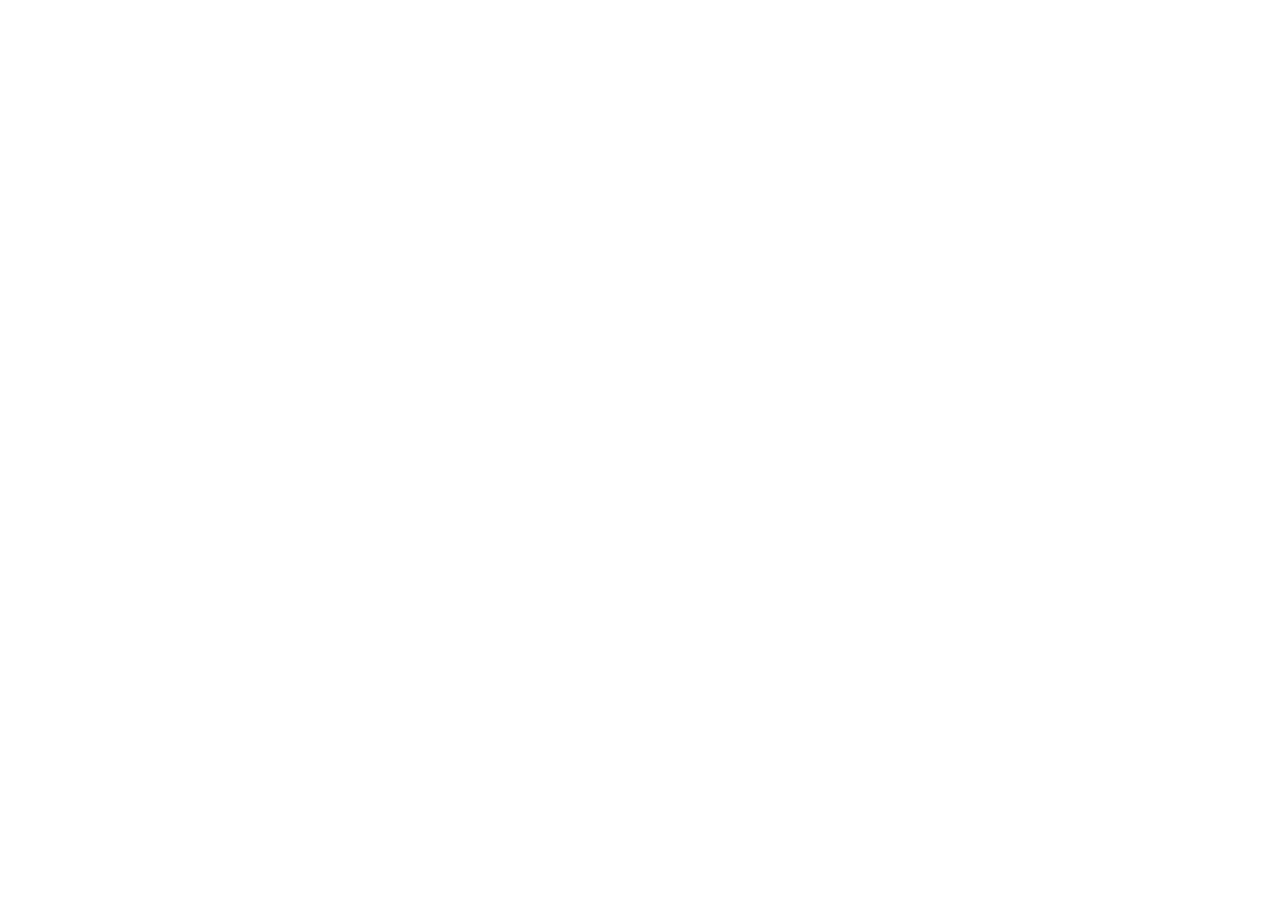
==== index.html @ 07f52396 "iseng" ====
<html>
	<head>
		<!-- this is my head -->
		<script src="http://crypto-js.googlecode.com/svn/tags/3.1.2/build/components/core-min.js"></script>
		<script src="http://crypto-js.googlecode.com/svn/tags/3.1.2/build/components/enc-base64-min.js"></script>
		<script>
			var words  = CryptoJS.enc.Base64.parse('VGhpcyBwYWdlIGdvbm5hIGJlIHVwZGF0ZWQgc29vbg==');
    		var base64 = CryptoJS.enc.Base64.stringify(words);
			console.log(base64);
			
		</script>
	</head>
	<body>
		<!-- I found no body -->
	</body>
</html>
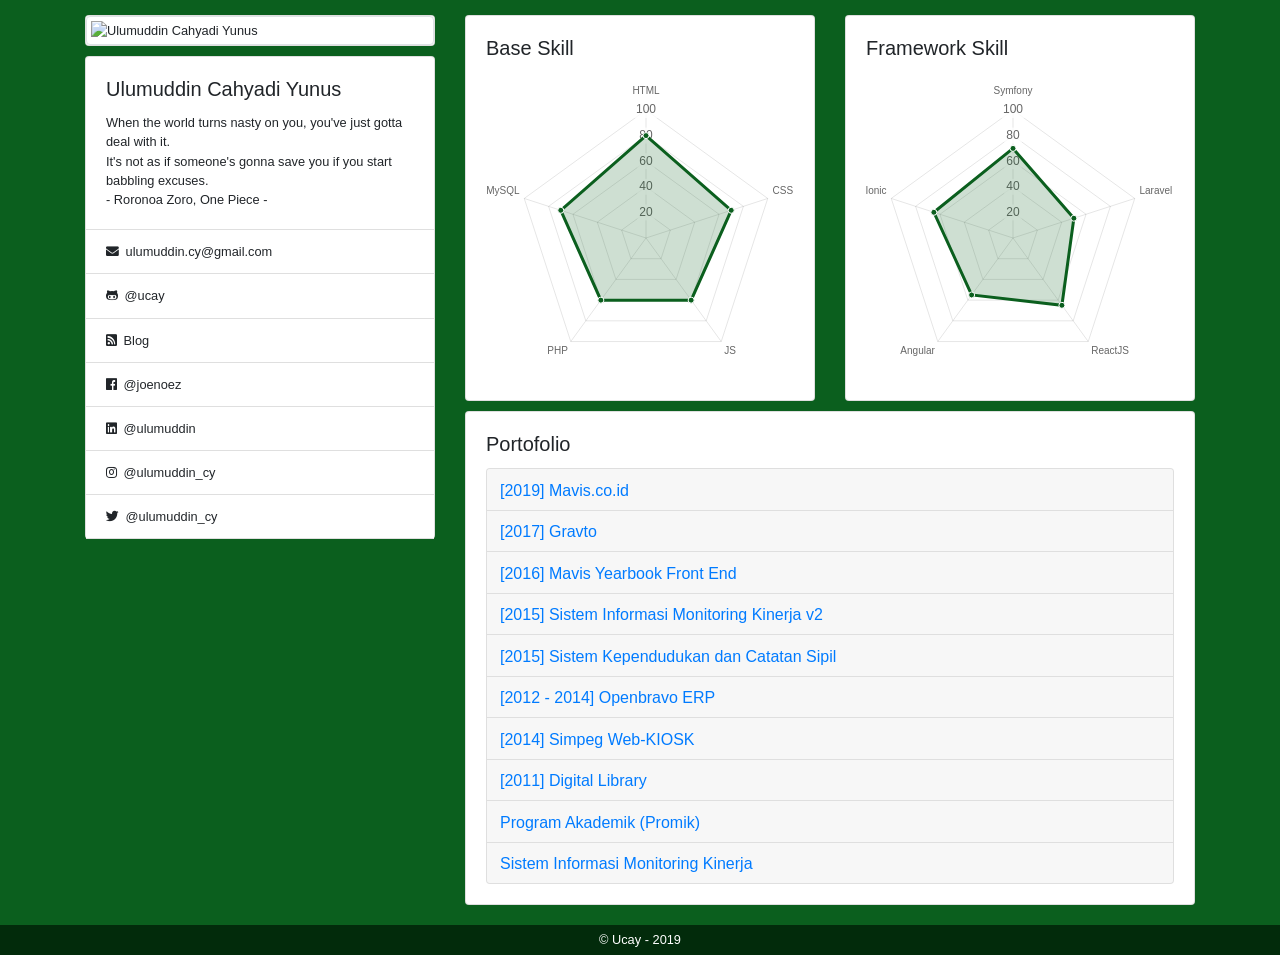
==== commit bfb56bea: "update remake" ====
--- a/index.html
+++ b/index.html
@@ -1,16 +1,144 @@
-<html>
-	<head>
-		<!-- this is my head -->
-		<script src="http://crypto-js.googlecode.com/svn/tags/3.1.2/build/components/core-min.js"></script>
-		<script src="http://crypto-js.googlecode.com/svn/tags/3.1.2/build/components/enc-base64-min.js"></script>
-		<script>
-			var words  = CryptoJS.enc.Base64.parse('VGhpcyBwYWdlIGdvbm5hIGJlIHVwZGF0ZWQgc29vbg==');
-    		var base64 = CryptoJS.enc.Base64.stringify(words);
-			console.log(base64);
-			
-		</script>
-	</head>
-	<body>
-		<!-- I found no body -->
-	</body>
+<!DOCTYPE html>
+<html class="no-js" lang="en">
+
+<head>
+    <title>Ulumuddin Cahyadi Yunus | Web Developer</title>
+    <meta http-equiv="x-ua-compatible" content="ie=edge">
+    <meta name="viewport" content="width=device-width, initial-scale=1.0" />
+
+    <link rel="shortcut icon" href="/assets/images/favicon.ico" type="image/x-icon">
+    <link rel="icon" href="/assets/images/favicon.ico" type="image/x-icon">
+
+    <link rel="stylesheet" href="https://fonts.googleapis.com/css?family=Raleway:400,800">
+    <link rel="stylesheet" href="/assets/css/bootstrap.min.css">
+    <link rel="stylesheet" href="/assets/css/all.min.css">
+    <link rel="stylesheet" href="/assets/css/Chart.min.css">
+    <link rel="stylesheet" href="/assets/css/style.css">
+
+    <meta name="description" content="Ulumuddin Cahyadi Yunus | Web Developer | PHP | Symfony Framework | ulumuddin.cy@gmail.com" />
+    <meta name="robots" content="index, nofollow" />
+    <meta name="og:title" content="Ulumuddin Cahyadi Yunus | Web Developer" />
+    <meta name="og:description" content="Ulumuddin Cahyadi Yunus | Web Developer | PHP | Symfony Framework | ulumuddin.cy@gmail.com" />
+    <meta name="og:image" content="https://ucay.github.io/assets/images/profile/ucay_1.jpg" />
+    <meta name="og:type" content="website" />
+    <meta name="og:url" content="https://ucay.github.io" />
+    <meta name="twitter:title" content="Ulumuddin Cahyadi Yunus | Web Developer" />
+    <meta name="twitter:description" content="Ulumuddin Cahyadi Yunus | Web Developer | PHP | Symfony Framework | ulumuddin.cy@gmail.com" />
+    <meta name="twitter:image" content="https://ucay.github.io/assets/images/profile/ucay_1.jpg" />
+    <meta name="twitter:card" content="summary" />
+    <script async src="https://pagead2.googlesyndication.com/pagead/js/adsbygoogle.js"></script>
+    <script>
+        (adsbygoogle = window.adsbygoogle || []).push({
+            google_ad_client: "ca-pub-2742398477233765",
+            enable_page_level_ads: true
+        });
+    </script>
+</head>
+
+<body>
+    <div class="container">
+        <div class="row row-fluid">
+            <div class="col-md-4 col-sm-12">
+                <div class="row row-fluid">
+                    <div class="col-md-12 col-sm-4" id="profile-photo-section">
+                        <div class="card">
+                            <img class="card-img-top img-fluid img-thumbnail rounded" id="profile-photo" src="/assets/ucay_4.jpg" alt="Ulumuddin Cahyadi Yunus">
+                        </div>
+                    </div>
+                    <div class="col-md-12 col-sm">
+                        <div class="card">
+                            <div class="card-body">
+                                <h5 class="card-title">Ulumuddin Cahyadi Yunus</h5>
+                                <p class="card-text">When the world turns nasty on you, you've just gotta deal with it.<br>It's not as if someone's gonna save you if you start babbling excuses.<br>- Roronoa Zoro, One Piece -</p>
+                            </div>
+                            <ul class="list-group list-group-flush profile-link">
+                                <li class="list-group-item">
+                                    <a href="mailto:ulumuddin.cy@gmail.com" target="_blank">
+                                        <i class="fa fa-envelope"></i> ulumuddin.cy@gmail.com
+                                    </a>
+                                </li>
+                                <li class="list-group-item">
+                                    <a href="https://github.com/ucay" target="_blank">
+                                        <i class="fab fa-github-alt"></i> @ucay
+                                    </a>
+                                </li>
+                                <li class="list-group-item">
+                                    <a href="https://ucay.github.io/blog">
+                                        <i class="fas fa-rss-square"></i> Blog
+                                    </a>
+                                </li>
+                                <li class="list-group-item d-sm-none d-md-block profile-socmed">
+                                    <a href="https://fb.me/joenoez" target="_blank">
+                                        <i class="fab fa-facebook"></i> @joenoez
+                                    </a>
+                                </li>
+                                <li class="list-group-item d-sm-none d-md-block profile-socmed">
+                                    <a href="https://www.linkedin.com/in/ulumuddin" target="_blank">
+                                        <i class="fab fa-linkedin"></i> @ulumuddin
+                                    </a>
+                                </li>
+                                <li class="list-group-item d-sm-none d-md-block profile-socmed">
+                                    <a href="https://www.instagram.com/ulumuddin_cy" target="_blank">
+                                        <i class="fab fa-instagram"></i> @ulumuddin_cy
+                                    </a>
+                                </li>
+                                <li class="list-group-item d-sm-none d-md-block profile-socmed">
+                                    <a href="https://www.twitter.com/ulumuddin_cy" target="_blank">
+                                        <i class="fab fa-twitter"></i> @ulumuddin_cy
+                                    </a>
+                                </li>
+                                <li class="list-group-item text-center d-none d-sm-block d-md-none profile-socmed-toggle">
+                                    show social media...
+                                </li>
+                            </ul>
+                        </div>
+                    </div>
+                </div>
+            </div>
+            <div class="col-md-8 col-sm-12">
+                <div class="row row-fluid">
+                    <div class="col-sm-6 col-xs-12">
+                        <div class="card">
+                            <div class="card-body">
+                                <h5 class="card-title">Base Skill</h5>
+                                <canvas id="ucay-skill-base" width="100%" height="100%"></canvas>
+                            </div>
+                        </div>
+                    </div>
+                    <div class="col-sm-6 col-xs-12">
+                        <div class="card">
+                            <div class="card-body">
+                                <h5 class="card-title">Framework Skill</h5>
+                                <canvas id="ucay-skill-advance" width="100%" height="100%"></canvas>
+                            </div>
+                        </div>
+                    </div>
+                </div>
+                <div class="row row-fluid">
+                    <div class="col-12">
+                        <div class="card">
+                            <div class="card-body">
+                                <h5 class="card-title">Portofolio</h5>
+                                <div class="accordion" id="accordionPortofolio">
+
+                                </div>
+                            </div>
+                        </div>
+                    </div>
+                </div>
+            </div>
+        </div>
+    </div>
+
+    <div class="footer">
+        <span>&copy; Ucay - 2019</span>
+    </div>
+
+
+    <script src="/assets/js/jquery.min.js"></script>
+    <script src="/assets/js/bootstrap.min.js"></script>
+    <script src="/assets/js/Chart.min.js"></script>
+    <script src="/assets/js/app.js"></script>
+</body>
+
 </html>
--- a/assets/css/Chart.min.css
+++ b/assets/css/Chart.min.css
@@ -0,0 +1 @@
+@keyframes chartjs-render-animation{0%{opacity:.99}to{opacity:1}}.chartjs-render-monitor{animation:chartjs-render-animation 1ms}.chartjs-size-monitor,.chartjs-size-monitor-expand,.chartjs-size-monitor-shrink{position:absolute;direction:ltr;left:0;top:0;right:0;bottom:0;overflow:hidden;pointer-events:none;visibility:hidden;z-index:-1}.chartjs-size-monitor-expand>div{position:absolute;width:1000000px;height:1000000px;left:0;top:0}.chartjs-size-monitor-shrink>div{position:absolute;width:200%;height:200%;left:0;top:0}
--- a/assets/css/style.css
+++ b/assets/css/style.css
@@ -0,0 +1 @@
+body{background:#0b5f1e;padding:15px 0 0;font-size:.8rem}.card{margin-bottom:10px}.accordion .card{margin-bottom:0}.accordion .card-header{padding:0}.accordion .card-body{padding:.7rem}ul.profile-link li a{text-decoration:none;color:#212529}ul.profile-link li a:hover{color:#134613}ul.profile-link li a i{margin-right:3px}.footer{margin-top:10px;padding:5px;text-align:center;background-color:#022b0b;color:#fff}
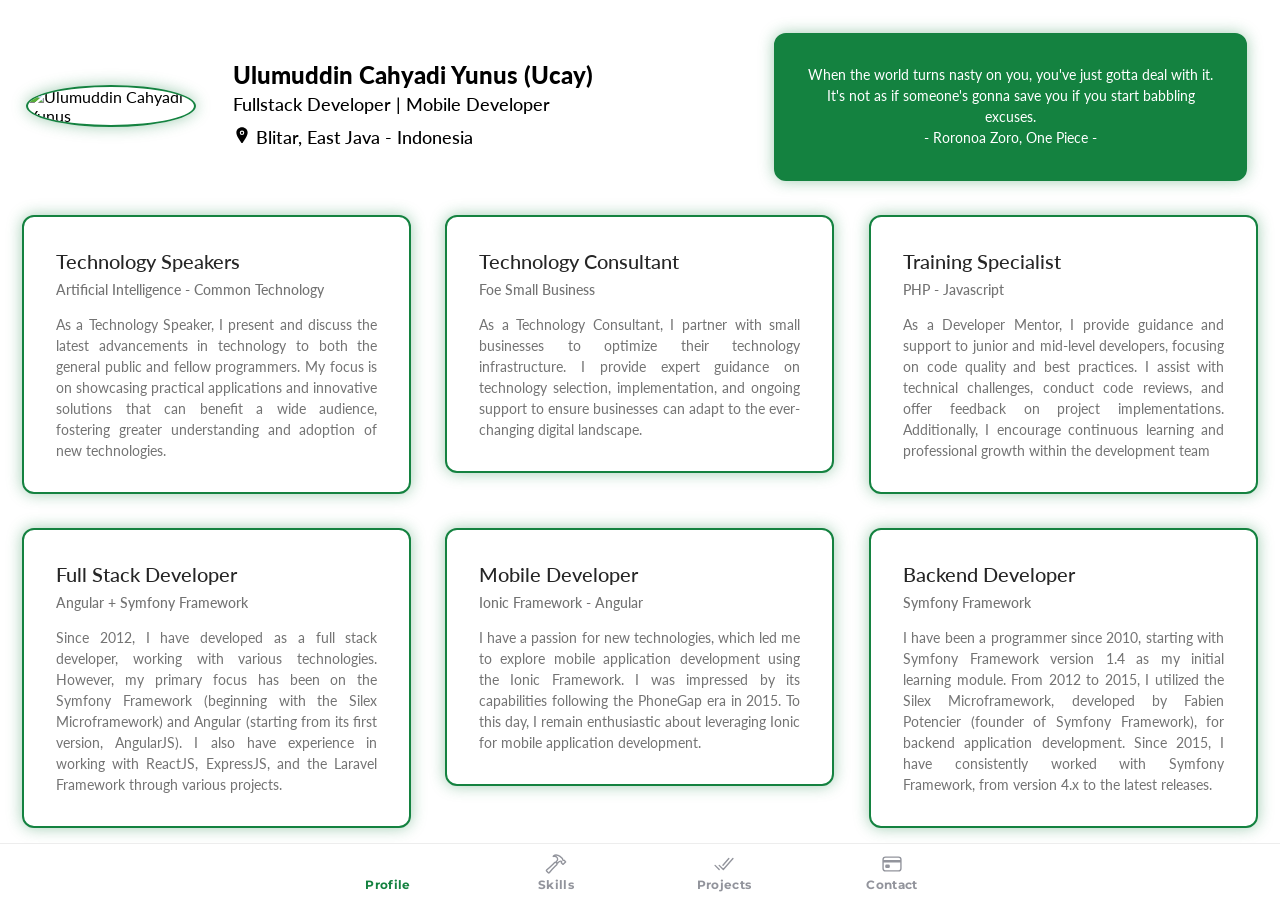
==== commit d44a9a0a: "deploy" ====
--- a/index.html
+++ b/index.html
@@ -1,144 +1,39 @@
-<!DOCTYPE html>
-<html class="no-js" lang="en">
+<!DOCTYPE html><html lang="en"><head>
+  <meta charset="utf-8">
+  
+  <title>Ulumuddin Cahyadi Yunus | Web Developer</title>
+  <meta name="description" content="Ulumuddin Cahyadi Yunus | Web Developer | PHP | Symfony Framework | ulumuddin.cy@gmail.com">
+  <meta name="robots" content="index, nofollow">
+  <meta name="og:title" content="Ulumuddin Cahyadi Yunus | Web Developer">
+  <meta name="og:description" content="Ulumuddin Cahyadi Yunus | Web Developer | PHP | Symfony Framework | ulumuddin.cy@gmail.com">
+  <meta name="og:image" content="https://avatars.githubusercontent.com/u/3348846?v=4">
+  <meta name="og:type" content="website">
+  <meta name="og:url" content="https://ucay.github.io">
+  <meta name="twitter:title" content="Ulumuddin Cahyadi Yunus | Web Developer">
+  <meta name="twitter:description" content="Ulumuddin Cahyadi Yunus | Web Developer | PHP | Symfony Framework | ulumuddin.cy@gmail.com">
+  <meta name="twitter:image" content="https://avatars.githubusercontent.com/u/3348846?v=4">
+  <meta name="twitter:card" content="summary">
 
-<head>
-    <title>Ulumuddin Cahyadi Yunus | Web Developer</title>
-    <meta http-equiv="x-ua-compatible" content="ie=edge">
-    <meta name="viewport" content="width=device-width, initial-scale=1.0" />
+  <base href="/">
 
-    <link rel="shortcut icon" href="/assets/images/favicon.ico" type="image/x-icon">
-    <link rel="icon" href="/assets/images/favicon.ico" type="image/x-icon">
+  <meta name="color-scheme" content="light dark">
+  <meta name="viewport" content="viewport-fit=cover, width=device-width, initial-scale=1.0, minimum-scale=1.0, maximum-scale=1.0, user-scalable=no">
+  <meta name="format-detection" content="telephone=no">
+  <meta name="msapplication-tap-highlight" content="no">
 
-    <link rel="stylesheet" href="https://fonts.googleapis.com/css?family=Raleway:400,800">
-    <link rel="stylesheet" href="/assets/css/bootstrap.min.css">
-    <link rel="stylesheet" href="/assets/css/all.min.css">
-    <link rel="stylesheet" href="/assets/css/Chart.min.css">
-    <link rel="stylesheet" href="/assets/css/style.css">
+  <link rel="icon" type="image/png" href="https://avatars.githubusercontent.com/u/3348846?v=4">
 
-    <meta name="description" content="Ulumuddin Cahyadi Yunus | Web Developer | PHP | Symfony Framework | ulumuddin.cy@gmail.com" />
-    <meta name="robots" content="index, nofollow" />
-    <meta name="og:title" content="Ulumuddin Cahyadi Yunus | Web Developer" />
-    <meta name="og:description" content="Ulumuddin Cahyadi Yunus | Web Developer | PHP | Symfony Framework | ulumuddin.cy@gmail.com" />
-    <meta name="og:image" content="https://ucay.github.io/assets/images/profile/ucay_1.jpg" />
-    <meta name="og:type" content="website" />
-    <meta name="og:url" content="https://ucay.github.io" />
-    <meta name="twitter:title" content="Ulumuddin Cahyadi Yunus | Web Developer" />
-    <meta name="twitter:description" content="Ulumuddin Cahyadi Yunus | Web Developer | PHP | Symfony Framework | ulumuddin.cy@gmail.com" />
-    <meta name="twitter:image" content="https://ucay.github.io/assets/images/profile/ucay_1.jpg" />
-    <meta name="twitter:card" content="summary" />
-    <script async src="https://pagead2.googlesyndication.com/pagead/js/adsbygoogle.js"></script>
-    <script>
-        (adsbygoogle = window.adsbygoogle || []).push({
-            google_ad_client: "ca-pub-2742398477233765",
-            enable_page_level_ads: true
-        });
-    </script>
-</head>
+  <!-- add to homescreen for ios -->
+  <meta name="apple-mobile-web-app-capable" content="yes">
+  <meta name="apple-mobile-web-app-status-bar-style" content="black">
+  <link rel="manifest" href="manifest.webmanifest">
+  <meta name="theme-color" content="#1976d2">
+<style>@import"https://fonts.googleapis.com/css2?family=Lato:ital,wght@0,400;0,700;0,900;1,400;1,700;1,900&family=Montserrat:wght@0,400;0,700;0,900;1,400;1,700;1,900&display=swap";:root{--ion-color-primary:#3880ff;--ion-color-primary-rgb:56, 128, 255;--ion-color-primary-contrast:#ffffff;--ion-color-primary-contrast-rgb:255, 255, 255;--ion-color-primary-shade:#3171e0;--ion-color-primary-tint:#4c8dff;--ion-color-secondary:#3dc2ff;--ion-color-secondary-rgb:61, 194, 255;--ion-color-secondary-contrast:#ffffff;--ion-color-secondary-contrast-rgb:255, 255, 255;--ion-color-secondary-shade:#36abe0;--ion-color-secondary-tint:#50c8ff;--ion-color-tertiary:#5260ff;--ion-color-tertiary-rgb:82, 96, 255;--ion-color-tertiary-contrast:#ffffff;--ion-color-tertiary-contrast-rgb:255, 255, 255;--ion-color-tertiary-shade:#4854e0;--ion-color-tertiary-tint:#6370ff;--ion-color-success:#148240;--ion-color-success-rgb:45, 211, 111;--ion-color-success-contrast:#ffffff;--ion-color-success-contrast-rgb:255, 255, 255;--ion-color-success-shade:#0b5026;--ion-color-success-tint:#378f5a;--ion-color-warning:#ffc409;--ion-color-warning-rgb:255, 196, 9;--ion-color-warning-contrast:#000000;--ion-color-warning-contrast-rgb:0, 0, 0;--ion-color-warning-shade:#e0ac08;--ion-color-warning-tint:#ffca22;--ion-color-danger:#eb445a;--ion-color-danger-rgb:235, 68, 90;--ion-color-danger-contrast:#ffffff;--ion-color-danger-contrast-rgb:255, 255, 255;--ion-color-danger-shade:#cf3c4f;--ion-color-danger-tint:#ed576b;--ion-color-dark:#222428;--ion-color-dark-rgb:34, 36, 40;--ion-color-dark-contrast:#ffffff;--ion-color-dark-contrast-rgb:255, 255, 255;--ion-color-dark-shade:#1e2023;--ion-color-dark-tint:#383a3e;--ion-color-medium:#92949c;--ion-color-medium-rgb:146, 148, 156;--ion-color-medium-contrast:#ffffff;--ion-color-medium-contrast-rgb:255, 255, 255;--ion-color-medium-shade:#808289;--ion-color-medium-tint:#9d9fa6;--ion-color-light:#f4f5f8;--ion-color-light-rgb:244, 245, 248;--ion-color-light-contrast:#000000;--ion-color-light-contrast-rgb:0, 0, 0;--ion-color-light-shade:#d7d8da;--ion-color-light-tint:#f5f6f9;--ion-font-family:"Lato", sans-serif}@media (prefers-color-scheme: dark){body{--ion-color-primary:#428cff;--ion-color-primary-rgb:66,140,255;--ion-color-primary-contrast:#ffffff;--ion-color-primary-contrast-rgb:255,255,255;--ion-color-primary-shade:#3a7be0;--ion-color-primary-tint:#5598ff;--ion-color-secondary:#50c8ff;--ion-color-secondary-rgb:80,200,255;--ion-color-secondary-contrast:#ffffff;--ion-color-secondary-contrast-rgb:255,255,255;--ion-color-secondary-shade:#46b0e0;--ion-color-secondary-tint:#62ceff;--ion-color-tertiary:#6a64ff;--ion-color-tertiary-rgb:106,100,255;--ion-color-tertiary-contrast:#ffffff;--ion-color-tertiary-contrast-rgb:255,255,255;--ion-color-tertiary-shade:#5d58e0;--ion-color-tertiary-tint:#7974ff;--ion-color-success:#148240;--ion-color-success-rgb:45, 211, 111;--ion-color-success-contrast:#ffffff;--ion-color-success-contrast-rgb:255, 255, 255;--ion-color-success-shade:#0b5026;--ion-color-success-tint:#378f5a;--ion-color-warning:#ffd534;--ion-color-warning-rgb:255,213,52;--ion-color-warning-contrast:#000000;--ion-color-warning-contrast-rgb:0,0,0;--ion-color-warning-shade:#e0bb2e;--ion-color-warning-tint:#ffd948;--ion-color-danger:#ff4961;--ion-color-danger-rgb:255,73,97;--ion-color-danger-contrast:#ffffff;--ion-color-danger-contrast-rgb:255,255,255;--ion-color-danger-shade:#e04055;--ion-color-danger-tint:#ff5b71;--ion-color-dark:#f4f5f8;--ion-color-dark-rgb:244,245,248;--ion-color-dark-contrast:#000000;--ion-color-dark-contrast-rgb:0,0,0;--ion-color-dark-shade:#d7d8da;--ion-color-dark-tint:#f5f6f9;--ion-color-medium:#989aa2;--ion-color-medium-rgb:152,154,162;--ion-color-medium-contrast:#000000;--ion-color-medium-contrast-rgb:0,0,0;--ion-color-medium-shade:#86888f;--ion-color-medium-tint:#a2a4ab;--ion-color-light:#222428;--ion-color-light-rgb:34,36,40;--ion-color-light-contrast:#ffffff;--ion-color-light-contrast-rgb:255,255,255;--ion-color-light-shade:#1e2023;--ion-color-light-tint:#383a3e}}html{--ion-font-family:var(--ion-default-font)}body{background:var(--ion-background-color)}@supports (padding-top: 20px){html{--ion-safe-area-top:var(--ion-statusbar-padding)}}@supports (padding-top: constant(safe-area-inset-top)){html{--ion-safe-area-top:constant(safe-area-inset-top);--ion-safe-area-bottom:constant(safe-area-inset-bottom);--ion-safe-area-left:constant(safe-area-inset-left);--ion-safe-area-right:constant(safe-area-inset-right)}}@supports (padding-top: env(safe-area-inset-top)){html{--ion-safe-area-top:env(safe-area-inset-top);--ion-safe-area-bottom:env(safe-area-inset-bottom);--ion-safe-area-left:env(safe-area-inset-left);--ion-safe-area-right:env(safe-area-inset-right)}}*{box-sizing:border-box;-webkit-tap-highlight-color:rgba(0,0,0,0);-webkit-tap-highlight-color:transparent;-webkit-touch-callout:none}html{width:100%;height:100%;-webkit-text-size-adjust:100%;text-size-adjust:100%}html:not(.hydrated) body{display:none}body{-moz-osx-font-smoothing:grayscale;-webkit-font-smoothing:antialiased;margin:0;padding:0;position:fixed;width:100%;max-width:100%;height:100%;max-height:100%;transform:translateZ(0);text-rendering:optimizeLegibility;overflow:hidden;touch-action:manipulation;-webkit-user-drag:none;-ms-content-zooming:none;word-wrap:break-word;overscroll-behavior-y:none;-webkit-text-size-adjust:none;text-size-adjust:none}html{font-family:var(--ion-font-family)}html,body{font-family:Lato,sans-serif;font-family:Montserrat,sans-serif}</style><link rel="stylesheet" href="styles.3439846c19af0eee.css" media="print" onload="this.media='all'"><noscript><link rel="stylesheet" href="styles.3439846c19af0eee.css"></noscript></head>
 
 <body>
-    <div class="container">
-        <div class="row row-fluid">
-            <div class="col-md-4 col-sm-12">
-                <div class="row row-fluid">
-                    <div class="col-md-12 col-sm-4" id="profile-photo-section">
-                        <div class="card">
-                            <img class="card-img-top img-fluid img-thumbnail rounded" id="profile-photo" src="/assets/ucay_4.jpg" alt="Ulumuddin Cahyadi Yunus">
-                        </div>
-                    </div>
-                    <div class="col-md-12 col-sm">
-                        <div class="card">
-                            <div class="card-body">
-                                <h5 class="card-title">Ulumuddin Cahyadi Yunus</h5>
-                                <p class="card-text">When the world turns nasty on you, you've just gotta deal with it.<br>It's not as if someone's gonna save you if you start babbling excuses.<br>- Roronoa Zoro, One Piece -</p>
-                            </div>
-                            <ul class="list-group list-group-flush profile-link">
-                                <li class="list-group-item">
-                                    <a href="mailto:ulumuddin.cy@gmail.com" target="_blank">
-                                        <i class="fa fa-envelope"></i> ulumuddin.cy@gmail.com
-                                    </a>
-                                </li>
-                                <li class="list-group-item">
-                                    <a href="https://github.com/ucay" target="_blank">
-                                        <i class="fab fa-github-alt"></i> @ucay
-                                    </a>
-                                </li>
-                                <li class="list-group-item">
-                                    <a href="https://ucay.github.io/blog">
-                                        <i class="fas fa-rss-square"></i> Blog
-                                    </a>
-                                </li>
-                                <li class="list-group-item d-sm-none d-md-block profile-socmed">
-                                    <a href="https://fb.me/joenoez" target="_blank">
-                                        <i class="fab fa-facebook"></i> @joenoez
-                                    </a>
-                                </li>
-                                <li class="list-group-item d-sm-none d-md-block profile-socmed">
-                                    <a href="https://www.linkedin.com/in/ulumuddin" target="_blank">
-                                        <i class="fab fa-linkedin"></i> @ulumuddin
-                                    </a>
-                                </li>
-                                <li class="list-group-item d-sm-none d-md-block profile-socmed">
-                                    <a href="https://www.instagram.com/ulumuddin_cy" target="_blank">
-                                        <i class="fab fa-instagram"></i> @ulumuddin_cy
-                                    </a>
-                                </li>
-                                <li class="list-group-item d-sm-none d-md-block profile-socmed">
-                                    <a href="https://www.twitter.com/ulumuddin_cy" target="_blank">
-                                        <i class="fab fa-twitter"></i> @ulumuddin_cy
-                                    </a>
-                                </li>
-                                <li class="list-group-item text-center d-none d-sm-block d-md-none profile-socmed-toggle">
-                                    show social media...
-                                </li>
-                            </ul>
-                        </div>
-                    </div>
-                </div>
-            </div>
-            <div class="col-md-8 col-sm-12">
-                <div class="row row-fluid">
-                    <div class="col-sm-6 col-xs-12">
-                        <div class="card">
-                            <div class="card-body">
-                                <h5 class="card-title">Base Skill</h5>
-                                <canvas id="ucay-skill-base" width="100%" height="100%"></canvas>
-                            </div>
-                        </div>
-                    </div>
-                    <div class="col-sm-6 col-xs-12">
-                        <div class="card">
-                            <div class="card-body">
-                                <h5 class="card-title">Framework Skill</h5>
-                                <canvas id="ucay-skill-advance" width="100%" height="100%"></canvas>
-                            </div>
-                        </div>
-                    </div>
-                </div>
-                <div class="row row-fluid">
-                    <div class="col-12">
-                        <div class="card">
-                            <div class="card-body">
-                                <h5 class="card-title">Portofolio</h5>
-                                <div class="accordion" id="accordionPortofolio">
-
-                                </div>
-                            </div>
-                        </div>
-                    </div>
-                </div>
-            </div>
-        </div>
-    </div>
-
-    <div class="footer">
-        <span>&copy; Ucay - 2019</span>
-    </div>
+  <app-root></app-root>
+  <noscript>Please enable JavaScript to continue using this application.</noscript>
+<script src="runtime.d359200d60da0469.js" type="module"></script><script src="polyfills.fc6fad8ce607b49d.js" type="module"></script><script src="main.1f9e5cd1964d0fcb.js" type="module"></script>
 
 
-    <script src="/assets/js/jquery.min.js"></script>
-    <script src="/assets/js/bootstrap.min.js"></script>
-    <script src="/assets/js/Chart.min.js"></script>
-    <script src="/assets/js/app.js"></script>
-</body>
-
-</html>+</body></html>
--- a/styles.3439846c19af0eee.css
+++ b/styles.3439846c19af0eee.css
@@ -0,0 +1 @@
+@import"https://fonts.googleapis.com/css2?family=Lato:ital,wght@0,400;0,700;0,900;1,400;1,700;1,900&family=Montserrat:wght@0,400;0,700;0,900;1,400;1,700;1,900&display=swap";:root{--ion-color-primary: #3880ff;--ion-color-primary-rgb: 56, 128, 255;--ion-color-primary-contrast: #ffffff;--ion-color-primary-contrast-rgb: 255, 255, 255;--ion-color-primary-shade: #3171e0;--ion-color-primary-tint: #4c8dff;--ion-color-secondary: #3dc2ff;--ion-color-secondary-rgb: 61, 194, 255;--ion-color-secondary-contrast: #ffffff;--ion-color-secondary-contrast-rgb: 255, 255, 255;--ion-color-secondary-shade: #36abe0;--ion-color-secondary-tint: #50c8ff;--ion-color-tertiary: #5260ff;--ion-color-tertiary-rgb: 82, 96, 255;--ion-color-tertiary-contrast: #ffffff;--ion-color-tertiary-contrast-rgb: 255, 255, 255;--ion-color-tertiary-shade: #4854e0;--ion-color-tertiary-tint: #6370ff;--ion-color-success: #148240;--ion-color-success-rgb: 45, 211, 111;--ion-color-success-contrast: #ffffff;--ion-color-success-contrast-rgb: 255, 255, 255;--ion-color-success-shade: #0b5026;--ion-color-success-tint: #378f5a;--ion-color-warning: #ffc409;--ion-color-warning-rgb: 255, 196, 9;--ion-color-warning-contrast: #000000;--ion-color-warning-contrast-rgb: 0, 0, 0;--ion-color-warning-shade: #e0ac08;--ion-color-warning-tint: #ffca22;--ion-color-danger: #eb445a;--ion-color-danger-rgb: 235, 68, 90;--ion-color-danger-contrast: #ffffff;--ion-color-danger-contrast-rgb: 255, 255, 255;--ion-color-danger-shade: #cf3c4f;--ion-color-danger-tint: #ed576b;--ion-color-dark: #222428;--ion-color-dark-rgb: 34, 36, 40;--ion-color-dark-contrast: #ffffff;--ion-color-dark-contrast-rgb: 255, 255, 255;--ion-color-dark-shade: #1e2023;--ion-color-dark-tint: #383a3e;--ion-color-medium: #92949c;--ion-color-medium-rgb: 146, 148, 156;--ion-color-medium-contrast: #ffffff;--ion-color-medium-contrast-rgb: 255, 255, 255;--ion-color-medium-shade: #808289;--ion-color-medium-tint: #9d9fa6;--ion-color-light: #f4f5f8;--ion-color-light-rgb: 244, 245, 248;--ion-color-light-contrast: #000000;--ion-color-light-contrast-rgb: 0, 0, 0;--ion-color-light-shade: #d7d8da;--ion-color-light-tint: #f5f6f9;--ion-font-family: "Lato", sans-serif}@media (prefers-color-scheme: dark){body{--ion-color-primary: #428cff;--ion-color-primary-rgb: 66,140,255;--ion-color-primary-contrast: #ffffff;--ion-color-primary-contrast-rgb: 255,255,255;--ion-color-primary-shade: #3a7be0;--ion-color-primary-tint: #5598ff;--ion-color-secondary: #50c8ff;--ion-color-secondary-rgb: 80,200,255;--ion-color-secondary-contrast: #ffffff;--ion-color-secondary-contrast-rgb: 255,255,255;--ion-color-secondary-shade: #46b0e0;--ion-color-secondary-tint: #62ceff;--ion-color-tertiary: #6a64ff;--ion-color-tertiary-rgb: 106,100,255;--ion-color-tertiary-contrast: #ffffff;--ion-color-tertiary-contrast-rgb: 255,255,255;--ion-color-tertiary-shade: #5d58e0;--ion-color-tertiary-tint: #7974ff;--ion-color-success: #148240;--ion-color-success-rgb: 45, 211, 111;--ion-color-success-contrast: #ffffff;--ion-color-success-contrast-rgb: 255, 255, 255;--ion-color-success-shade: #0b5026;--ion-color-success-tint: #378f5a;--ion-color-warning: #ffd534;--ion-color-warning-rgb: 255,213,52;--ion-color-warning-contrast: #000000;--ion-color-warning-contrast-rgb: 0,0,0;--ion-color-warning-shade: #e0bb2e;--ion-color-warning-tint: #ffd948;--ion-color-danger: #ff4961;--ion-color-danger-rgb: 255,73,97;--ion-color-danger-contrast: #ffffff;--ion-color-danger-contrast-rgb: 255,255,255;--ion-color-danger-shade: #e04055;--ion-color-danger-tint: #ff5b71;--ion-color-dark: #f4f5f8;--ion-color-dark-rgb: 244,245,248;--ion-color-dark-contrast: #000000;--ion-color-dark-contrast-rgb: 0,0,0;--ion-color-dark-shade: #d7d8da;--ion-color-dark-tint: #f5f6f9;--ion-color-medium: #989aa2;--ion-color-medium-rgb: 152,154,162;--ion-color-medium-contrast: #000000;--ion-color-medium-contrast-rgb: 0,0,0;--ion-color-medium-shade: #86888f;--ion-color-medium-tint: #a2a4ab;--ion-color-light: #222428;--ion-color-light-rgb: 34,36,40;--ion-color-light-contrast: #ffffff;--ion-color-light-contrast-rgb: 255,255,255;--ion-color-light-shade: #1e2023;--ion-color-light-tint: #383a3e}.ios body{--ion-background-color: #000000;--ion-background-color-rgb: 0,0,0;--ion-text-color: #ffffff;--ion-text-color-rgb: 255,255,255;--ion-color-step-50: #0d0d0d;--ion-color-step-100: #1a1a1a;--ion-color-step-150: #262626;--ion-color-step-200: #333333;--ion-color-step-250: #404040;--ion-color-step-300: #4d4d4d;--ion-color-step-350: #595959;--ion-color-step-400: #666666;--ion-color-step-450: #737373;--ion-color-step-500: #808080;--ion-color-step-550: #8c8c8c;--ion-color-step-600: #999999;--ion-color-step-650: #a6a6a6;--ion-color-step-700: #b3b3b3;--ion-color-step-750: #bfbfbf;--ion-color-step-800: #cccccc;--ion-color-step-850: #d9d9d9;--ion-color-step-900: #e6e6e6;--ion-color-step-950: #f2f2f2;--ion-item-background: #000000;--ion-card-background: #1c1c1d}.ios ion-modal{--ion-background-color: var(--ion-color-step-100);--ion-toolbar-background: var(--ion-color-step-150);--ion-toolbar-border-color: var(--ion-color-step-250)}.md body{--ion-background-color: #121212;--ion-background-color-rgb: 18,18,18;--ion-text-color: #ffffff;--ion-text-color-rgb: 255,255,255;--ion-border-color: #222222;--ion-color-step-50: #1e1e1e;--ion-color-step-100: #2a2a2a;--ion-color-step-150: #363636;--ion-color-step-200: #414141;--ion-color-step-250: #4d4d4d;--ion-color-step-300: #595959;--ion-color-step-350: #656565;--ion-color-step-400: #717171;--ion-color-step-450: #7d7d7d;--ion-color-step-500: #898989;--ion-color-step-550: #949494;--ion-color-step-600: #a0a0a0;--ion-color-step-650: #acacac;--ion-color-step-700: #b8b8b8;--ion-color-step-750: #c4c4c4;--ion-color-step-800: #d0d0d0;--ion-color-step-850: #dbdbdb;--ion-color-step-900: #e7e7e7;--ion-color-step-950: #f3f3f3;--ion-item-background: #1e1e1e;--ion-toolbar-background: #1f1f1f;--ion-tab-bar-background: #1f1f1f;--ion-card-background: #1e1e1e}}html.ios{--ion-default-font: -apple-system, BlinkMacSystemFont, "Helvetica Neue", "Roboto", sans-serif}html.md{--ion-default-font: "Roboto", "Helvetica Neue", sans-serif}html{--ion-font-family: var(--ion-default-font)}body{background:var(--ion-background-color)}body.backdrop-no-scroll{overflow:hidden}html.ios ion-modal.modal-card ion-header ion-toolbar:first-of-type,html.ios ion-modal.modal-sheet ion-header ion-toolbar:first-of-type,html.ios ion-modal ion-footer ion-toolbar:first-of-type{padding-top:6px}html.ios ion-modal.modal-card ion-header ion-toolbar:last-of-type,html.ios ion-modal.modal-sheet ion-header ion-toolbar:last-of-type{padding-bottom:6px}html.ios ion-modal ion-toolbar{padding-right:calc(var(--ion-safe-area-right) + 8px);padding-left:calc(var(--ion-safe-area-left) + 8px)}@media screen and (min-width: 768px){html.ios ion-modal.modal-card:first-of-type{--backdrop-opacity: .18}}ion-modal.modal-default.show-modal~ion-modal.modal-default{--backdrop-opacity: 0;--box-shadow: none}html.ios ion-modal.modal-card .ion-page{border-top-left-radius:var(--border-radius)}.ion-color-primary{--ion-color-base: var(--ion-color-primary, #3880ff) !important;--ion-color-base-rgb: var(--ion-color-primary-rgb, 56, 128, 255) !important;--ion-color-contrast: var(--ion-color-primary-contrast, #fff) !important;--ion-color-contrast-rgb: var(--ion-color-primary-contrast-rgb, 255, 255, 255) !important;--ion-color-shade: var(--ion-color-primary-shade, #3171e0) !important;--ion-color-tint: var(--ion-color-primary-tint, #4c8dff) !important}.ion-color-secondary{--ion-color-base: var(--ion-color-secondary, #3dc2ff) !important;--ion-color-base-rgb: var(--ion-color-secondary-rgb, 61, 194, 255) !important;--ion-color-contrast: var(--ion-color-secondary-contrast, #fff) !important;--ion-color-contrast-rgb: var(--ion-color-secondary-contrast-rgb, 255, 255, 255) !important;--ion-color-shade: var(--ion-color-secondary-shade, #36abe0) !important;--ion-color-tint: var(--ion-color-secondary-tint, #50c8ff) !important}.ion-color-tertiary{--ion-color-base: var(--ion-color-tertiary, #5260ff) !important;--ion-color-base-rgb: var(--ion-color-tertiary-rgb, 82, 96, 255) !important;--ion-color-contrast: var(--ion-color-tertiary-contrast, #fff) !important;--ion-color-contrast-rgb: var(--ion-color-tertiary-contrast-rgb, 255, 255, 255) !important;--ion-color-shade: var(--ion-color-tertiary-shade, #4854e0) !important;--ion-color-tint: var(--ion-color-tertiary-tint, #6370ff) !important}.ion-color-success{--ion-color-base: var(--ion-color-success, #2dd36f) !important;--ion-color-base-rgb: var(--ion-color-success-rgb, 45, 211, 111) !important;--ion-color-contrast: var(--ion-color-success-contrast, #fff) !important;--ion-color-contrast-rgb: var(--ion-color-success-contrast-rgb, 255, 255, 255) !important;--ion-color-shade: var(--ion-color-success-shade, #28ba62) !important;--ion-color-tint: var(--ion-color-success-tint, #42d77d) !important}.ion-color-warning{--ion-color-base: var(--ion-color-warning, #ffc409) !important;--ion-color-base-rgb: var(--ion-color-warning-rgb, 255, 196, 9) !important;--ion-color-contrast: var(--ion-color-warning-contrast, #000) !important;--ion-color-contrast-rgb: var(--ion-color-warning-contrast-rgb, 0, 0, 0) !important;--ion-color-shade: var(--ion-color-warning-shade, #e0ac08) !important;--ion-color-tint: var(--ion-color-warning-tint, #ffca22) !important}.ion-color-danger{--ion-color-base: var(--ion-color-danger, #eb445a) !important;--ion-color-base-rgb: var(--ion-color-danger-rgb, 235, 68, 90) !important;--ion-color-contrast: var(--ion-color-danger-contrast, #fff) !important;--ion-color-contrast-rgb: var(--ion-color-danger-contrast-rgb, 255, 255, 255) !important;--ion-color-shade: var(--ion-color-danger-shade, #cf3c4f) !important;--ion-color-tint: var(--ion-color-danger-tint, #ed576b) !important}.ion-color-light{--ion-color-base: var(--ion-color-light, #f4f5f8) !important;--ion-color-base-rgb: var(--ion-color-light-rgb, 244, 245, 248) !important;--ion-color-contrast: var(--ion-color-light-contrast, #000) !important;--ion-color-contrast-rgb: var(--ion-color-light-contrast-rgb, 0, 0, 0) !important;--ion-color-shade: var(--ion-color-light-shade, #d7d8da) !important;--ion-color-tint: var(--ion-color-light-tint, #f5f6f9) !important}.ion-color-medium{--ion-color-base: var(--ion-color-medium, #92949c) !important;--ion-color-base-rgb: var(--ion-color-medium-rgb, 146, 148, 156) !important;--ion-color-contrast: var(--ion-color-medium-contrast, #fff) !important;--ion-color-contrast-rgb: var(--ion-color-medium-contrast-rgb, 255, 255, 255) !important;--ion-color-shade: var(--ion-color-medium-shade, #808289) !important;--ion-color-tint: var(--ion-color-medium-tint, #9d9fa6) !important}.ion-color-dark{--ion-color-base: var(--ion-color-dark, #222428) !important;--ion-color-base-rgb: var(--ion-color-dark-rgb, 34, 36, 40) !important;--ion-color-contrast: var(--ion-color-dark-contrast, #fff) !important;--ion-color-contrast-rgb: var(--ion-color-dark-contrast-rgb, 255, 255, 255) !important;--ion-color-shade: var(--ion-color-dark-shade, #1e2023) !important;--ion-color-tint: var(--ion-color-dark-tint, #383a3e) !important}.ion-page{left:0;right:0;top:0;bottom:0;display:flex;position:absolute;flex-direction:column;justify-content:space-between;contain:layout size style;overflow:hidden;z-index:0}ion-modal>.ion-page{position:relative;contain:layout style;height:100%}.split-pane-visible>.ion-page.split-pane-main{position:relative}ion-route,ion-route-redirect,ion-router,ion-select-option,ion-nav-controller,ion-menu-controller,ion-action-sheet-controller,ion-alert-controller,ion-loading-controller,ion-modal-controller,ion-picker-controller,ion-popover-controller,ion-toast-controller,.ion-page-hidden,[hidden]{display:none!important}.ion-page-invisible{opacity:0}.can-go-back>ion-header ion-back-button{display:block}html.plt-ios.plt-hybrid,html.plt-ios.plt-pwa{--ion-statusbar-padding: 20px}@supports (padding-top: 20px){html{--ion-safe-area-top: var(--ion-statusbar-padding)}}@supports (padding-top: constant(safe-area-inset-top)){html{--ion-safe-area-top: constant(safe-area-inset-top);--ion-safe-area-bottom: constant(safe-area-inset-bottom);--ion-safe-area-left: constant(safe-area-inset-left);--ion-safe-area-right: constant(safe-area-inset-right)}}@supports (padding-top: env(safe-area-inset-top)){html{--ion-safe-area-top: env(safe-area-inset-top);--ion-safe-area-bottom: env(safe-area-inset-bottom);--ion-safe-area-left: env(safe-area-inset-left);--ion-safe-area-right: env(safe-area-inset-right)}}ion-card.ion-color .ion-inherit-color,ion-card-header.ion-color .ion-inherit-color{color:inherit}.menu-content{transform:translateZ(0)}.menu-content-open{cursor:pointer;touch-action:manipulation;pointer-events:none}.ios .menu-content-reveal{box-shadow:-8px 0 42px rgba(0,0,0,.08)}[dir=rtl].ios .menu-content-reveal{box-shadow:8px 0 42px rgba(0,0,0,.08)}.md .menu-content-reveal,.md .menu-content-push{box-shadow:4px 0 16px rgba(0,0,0,.18)}ion-accordion-group.accordion-group-expand-inset>ion-accordion:first-of-type{border-top-left-radius:8px;border-top-right-radius:8px}ion-accordion-group.accordion-group-expand-inset>ion-accordion:last-of-type{border-bottom-left-radius:8px;border-bottom-right-radius:8px}ion-accordion-group>ion-accordion:last-of-type ion-item[slot=header]{--border-width: 0px}ion-accordion.accordion-animated>[slot=header] .ion-accordion-toggle-icon{transition:.3s transform cubic-bezier(.25,.8,.5,1)}@media (prefers-reduced-motion: reduce){ion-accordion .ion-accordion-toggle-icon{transition:none!important}}ion-accordion.accordion-expanding>[slot=header] .ion-accordion-toggle-icon,ion-accordion.accordion-expanded>[slot=header] .ion-accordion-toggle-icon{transform:rotate(180deg)}ion-accordion-group.accordion-group-expand-inset.md>ion-accordion.accordion-previous ion-item[slot=header]{--border-width: 0px;--inner-border-width: 0px}ion-accordion-group.accordion-group-expand-inset.md>ion-accordion.accordion-expanding:first-of-type,ion-accordion-group.accordion-group-expand-inset.md>ion-accordion.accordion-expanded:first-of-type{margin-top:0}ion-input input::-webkit-date-and-time-value{text-align:start}.ion-datetime-button-overlay{--width: fit-content;--height: fit-content}.ion-datetime-button-overlay ion-datetime.datetime-grid{width:320px;min-height:320px}audio,canvas,progress,video{vertical-align:baseline}audio:not([controls]){display:none;height:0}b,strong{font-weight:700}img{max-width:100%}hr{height:1px;border-width:0;box-sizing:content-box}pre{overflow:auto}code,kbd,pre,samp{font-family:monospace,monospace;font-size:1em}label,input,select,textarea{font-family:inherit;line-height:normal}textarea{overflow:auto;height:auto;font:inherit;color:inherit}textarea::placeholder{padding-left:2px}form,input,optgroup,select{margin:0;font:inherit;color:inherit}html input[type=button],input[type=reset],input[type=submit]{cursor:pointer;-webkit-appearance:button}a,a div,a span,a ion-icon,a ion-label,button,button div,button span,button ion-icon,button ion-label,.ion-tappable,[tappable],[tappable] div,[tappable] span,[tappable] ion-icon,[tappable] ion-label,input,textarea{touch-action:manipulation}a ion-label,button ion-label{pointer-events:none}button{padding:0;border:0;border-radius:0;font-family:inherit;font-style:inherit;font-variant:inherit;line-height:1;text-transform:none;cursor:pointer;-webkit-appearance:button}[tappable]{cursor:pointer}a[disabled],button[disabled],html input[disabled]{cursor:default}button::-moz-focus-inner,input::-moz-focus-inner{padding:0;border:0}input[type=number]::-webkit-inner-spin-button,input[type=number]::-webkit-outer-spin-button{height:auto}input[type=search]::-webkit-search-cancel-button,input[type=search]::-webkit-search-decoration{-webkit-appearance:none}table{border-collapse:collapse;border-spacing:0}td,th{padding:0}*{box-sizing:border-box;-webkit-tap-highlight-color:rgba(0,0,0,0);-webkit-tap-highlight-color:transparent;-webkit-touch-callout:none}html{width:100%;height:100%;-webkit-text-size-adjust:100%;text-size-adjust:100%}html:not(.hydrated) body{display:none}html.ion-ce body{display:block}html.plt-pwa{height:100vh}body{-moz-osx-font-smoothing:grayscale;-webkit-font-smoothing:antialiased;margin:0;padding:0;position:fixed;width:100%;max-width:100%;height:100%;max-height:100%;transform:translateZ(0);text-rendering:optimizeLegibility;overflow:hidden;touch-action:manipulation;-webkit-user-drag:none;-ms-content-zooming:none;word-wrap:break-word;overscroll-behavior-y:none;-webkit-text-size-adjust:none;text-size-adjust:none}html{font-family:var(--ion-font-family)}a{background-color:transparent;color:var(--ion-color-primary, #3880ff)}h1,h2,h3,h4,h5,h6{margin-top:16px;margin-bottom:10px;font-weight:500;line-height:1.2}h1{margin-top:20px;font-size:26px}h2{margin-top:18px;font-size:24px}h3{font-size:22px}h4{font-size:20px}h5{font-size:18px}h6{font-size:16px}small{font-size:75%}sub,sup{position:relative;font-size:75%;line-height:0;vertical-align:baseline}sup{top:-.5em}sub{bottom:-.25em}.ion-hide,.ion-hide-up,.ion-hide-down{display:none!important}@media (min-width: 576px){.ion-hide-sm-up{display:none!important}}@media (max-width: 575.98px){.ion-hide-sm-down{display:none!important}}@media (min-width: 768px){.ion-hide-md-up{display:none!important}}@media (max-width: 767.98px){.ion-hide-md-down{display:none!important}}@media (min-width: 992px){.ion-hide-lg-up{display:none!important}}@media (max-width: 991.98px){.ion-hide-lg-down{display:none!important}}@media (min-width: 1200px){.ion-hide-xl-up{display:none!important}}@media (max-width: 1199.98px){.ion-hide-xl-down{display:none!important}}.ion-no-padding{--padding-start: 0;--padding-end: 0;--padding-top: 0;--padding-bottom: 0;padding:0}.ion-padding{--padding-start: var(--ion-padding, 16px);--padding-end: var(--ion-padding, 16px);--padding-top: var(--ion-padding, 16px);--padding-bottom: var(--ion-padding, 16px);padding-left:var(--ion-padding, 16px);padding-right:var(--ion-padding, 16px);padding-top:var(--ion-padding, 16px);padding-bottom:var(--ion-padding, 16px)}@supports ((-webkit-margin-start: 0) or (margin-inline-start: 0)) or (-webkit-margin-start: 0){.ion-padding{padding-left:unset;padding-right:unset;-webkit-padding-start:var(--ion-padding, 16px);padding-inline-start:var(--ion-padding, 16px);-webkit-padding-end:var(--ion-padding, 16px);padding-inline-end:var(--ion-padding, 16px)}}.ion-padding-top{--padding-top: var(--ion-padding, 16px);padding-top:var(--ion-padding, 16px)}.ion-padding-start{--padding-start: var(--ion-padding, 16px);padding-left:var(--ion-padding, 16px)}@supports ((-webkit-margin-start: 0) or (margin-inline-start: 0)) or (-webkit-margin-start: 0){.ion-padding-start{padding-left:unset;-webkit-padding-start:var(--ion-padding, 16px);padding-inline-start:var(--ion-padding, 16px)}}.ion-padding-end{--padding-end: var(--ion-padding, 16px);padding-right:var(--ion-padding, 16px)}@supports ((-webkit-margin-start: 0) or (margin-inline-start: 0)) or (-webkit-margin-start: 0){.ion-padding-end{padding-right:unset;-webkit-padding-end:var(--ion-padding, 16px);padding-inline-end:var(--ion-padding, 16px)}}.ion-padding-bottom{--padding-bottom: var(--ion-padding, 16px);padding-bottom:var(--ion-padding, 16px)}.ion-padding-vertical{--padding-top: var(--ion-padding, 16px);--padding-bottom: var(--ion-padding, 16px);padding-top:var(--ion-padding, 16px);padding-bottom:var(--ion-padding, 16px)}.ion-padding-horizontal{--padding-start: var(--ion-padding, 16px);--padding-end: var(--ion-padding, 16px);padding-left:var(--ion-padding, 16px);padding-right:var(--ion-padding, 16px)}@supports ((-webkit-margin-start: 0) or (margin-inline-start: 0)) or (-webkit-margin-start: 0){.ion-padding-horizontal{padding-left:unset;padding-right:unset;-webkit-padding-start:var(--ion-padding, 16px);padding-inline-start:var(--ion-padding, 16px);-webkit-padding-end:var(--ion-padding, 16px);padding-inline-end:var(--ion-padding, 16px)}}.ion-no-margin{--margin-start: 0;--margin-end: 0;--margin-top: 0;--margin-bottom: 0;margin:0}.ion-margin{--margin-start: var(--ion-margin, 16px);--margin-end: var(--ion-margin, 16px);--margin-top: var(--ion-margin, 16px);--margin-bottom: var(--ion-margin, 16px);margin-left:var(--ion-margin, 16px);margin-right:var(--ion-margin, 16px);margin-top:var(--ion-margin, 16px);margin-bottom:var(--ion-margin, 16px)}@supports ((-webkit-margin-start: 0) or (margin-inline-start: 0)) or (-webkit-margin-start: 0){.ion-margin{margin-left:unset;margin-right:unset;-webkit-margin-start:var(--ion-margin, 16px);margin-inline-start:var(--ion-margin, 16px);-webkit-margin-end:var(--ion-margin, 16px);margin-inline-end:var(--ion-margin, 16px)}}.ion-margin-top{--margin-top: var(--ion-margin, 16px);margin-top:var(--ion-margin, 16px)}.ion-margin-start{--margin-start: var(--ion-margin, 16px);margin-left:var(--ion-margin, 16px)}@supports ((-webkit-margin-start: 0) or (margin-inline-start: 0)) or (-webkit-margin-start: 0){.ion-margin-start{margin-left:unset;-webkit-margin-start:var(--ion-margin, 16px);margin-inline-start:var(--ion-margin, 16px)}}.ion-margin-end{--margin-end: var(--ion-margin, 16px);margin-right:var(--ion-margin, 16px)}@supports ((-webkit-margin-start: 0) or (margin-inline-start: 0)) or (-webkit-margin-start: 0){.ion-margin-end{margin-right:unset;-webkit-margin-end:var(--ion-margin, 16px);margin-inline-end:var(--ion-margin, 16px)}}.ion-margin-bottom{--margin-bottom: var(--ion-margin, 16px);margin-bottom:var(--ion-margin, 16px)}.ion-margin-vertical{--margin-top: var(--ion-margin, 16px);--margin-bottom: var(--ion-margin, 16px);margin-top:var(--ion-margin, 16px);margin-bottom:var(--ion-margin, 16px)}.ion-margin-horizontal{--margin-start: var(--ion-margin, 16px);--margin-end: var(--ion-margin, 16px);margin-left:var(--ion-margin, 16px);margin-right:var(--ion-margin, 16px)}@supports ((-webkit-margin-start: 0) or (margin-inline-start: 0)) or (-webkit-margin-start: 0){.ion-margin-horizontal{margin-left:unset;margin-right:unset;-webkit-margin-start:var(--ion-margin, 16px);margin-inline-start:var(--ion-margin, 16px);-webkit-margin-end:var(--ion-margin, 16px);margin-inline-end:var(--ion-margin, 16px)}}.ion-float-left{float:left!important}.ion-float-right{float:right!important}.ion-float-start{float:left!important}[dir=rtl] .ion-float-start,:host-context([dir=rtl]) .ion-float-start{float:right!important}.ion-float-end{float:right!important}[dir=rtl] .ion-float-end,:host-context([dir=rtl]) .ion-float-end{float:left!important}@media (min-width: 576px){.ion-float-sm-left{float:left!important}.ion-float-sm-right{float:right!important}.ion-float-sm-start{float:left!important}[dir=rtl] .ion-float-sm-start,:host-context([dir=rtl]) .ion-float-sm-start{float:right!important}.ion-float-sm-end{float:right!important}[dir=rtl] .ion-float-sm-end,:host-context([dir=rtl]) .ion-float-sm-end{float:left!important}}@media (min-width: 768px){.ion-float-md-left{float:left!important}.ion-float-md-right{float:right!important}.ion-float-md-start{float:left!important}[dir=rtl] .ion-float-md-start,:host-context([dir=rtl]) .ion-float-md-start{float:right!important}.ion-float-md-end{float:right!important}[dir=rtl] .ion-float-md-end,:host-context([dir=rtl]) .ion-float-md-end{float:left!important}}@media (min-width: 992px){.ion-float-lg-left{float:left!important}.ion-float-lg-right{float:right!important}.ion-float-lg-start{float:left!important}[dir=rtl] .ion-float-lg-start,:host-context([dir=rtl]) .ion-float-lg-start{float:right!important}.ion-float-lg-end{float:right!important}[dir=rtl] .ion-float-lg-end,:host-context([dir=rtl]) .ion-float-lg-end{float:left!important}}@media (min-width: 1200px){.ion-float-xl-left{float:left!important}.ion-float-xl-right{float:right!important}.ion-float-xl-start{float:left!important}[dir=rtl] .ion-float-xl-start,:host-context([dir=rtl]) .ion-float-xl-start{float:right!important}.ion-float-xl-end{float:right!important}[dir=rtl] .ion-float-xl-end,:host-context([dir=rtl]) .ion-float-xl-end{float:left!important}}.ion-text-center{text-align:center!important}.ion-text-justify{text-align:justify!important}.ion-text-start{text-align:start!important}.ion-text-end{text-align:end!important}.ion-text-left{text-align:left!important}.ion-text-right{text-align:right!important}.ion-text-nowrap{white-space:nowrap!important}.ion-text-wrap{white-space:normal!important}@media (min-width: 576px){.ion-text-sm-center{text-align:center!important}.ion-text-sm-justify{text-align:justify!important}.ion-text-sm-start{text-align:start!important}.ion-text-sm-end{text-align:end!important}.ion-text-sm-left{text-align:left!important}.ion-text-sm-right{text-align:right!important}.ion-text-sm-nowrap{white-space:nowrap!important}.ion-text-sm-wrap{white-space:normal!important}}@media (min-width: 768px){.ion-text-md-center{text-align:center!important}.ion-text-md-justify{text-align:justify!important}.ion-text-md-start{text-align:start!important}.ion-text-md-end{text-align:end!important}.ion-text-md-left{text-align:left!important}.ion-text-md-right{text-align:right!important}.ion-text-md-nowrap{white-space:nowrap!important}.ion-text-md-wrap{white-space:normal!important}}@media (min-width: 992px){.ion-text-lg-center{text-align:center!important}.ion-text-lg-justify{text-align:justify!important}.ion-text-lg-start{text-align:start!important}.ion-text-lg-end{text-align:end!important}.ion-text-lg-left{text-align:left!important}.ion-text-lg-right{text-align:right!important}.ion-text-lg-nowrap{white-space:nowrap!important}.ion-text-lg-wrap{white-space:normal!important}}@media (min-width: 1200px){.ion-text-xl-center{text-align:center!important}.ion-text-xl-justify{text-align:justify!important}.ion-text-xl-start{text-align:start!important}.ion-text-xl-end{text-align:end!important}.ion-text-xl-left{text-align:left!important}.ion-text-xl-right{text-align:right!important}.ion-text-xl-nowrap{white-space:nowrap!important}.ion-text-xl-wrap{white-space:normal!important}}.ion-text-uppercase{text-transform:uppercase!important}.ion-text-lowercase{text-transform:lowercase!important}.ion-text-capitalize{text-transform:capitalize!important}@media (min-width: 576px){.ion-text-sm-uppercase{text-transform:uppercase!important}.ion-text-sm-lowercase{text-transform:lowercase!important}.ion-text-sm-capitalize{text-transform:capitalize!important}}@media (min-width: 768px){.ion-text-md-uppercase{text-transform:uppercase!important}.ion-text-md-lowercase{text-transform:lowercase!important}.ion-text-md-capitalize{text-transform:capitalize!important}}@media (min-width: 992px){.ion-text-lg-uppercase{text-transform:uppercase!important}.ion-text-lg-lowercase{text-transform:lowercase!important}.ion-text-lg-capitalize{text-transform:capitalize!important}}@media (min-width: 1200px){.ion-text-xl-uppercase{text-transform:uppercase!important}.ion-text-xl-lowercase{text-transform:lowercase!important}.ion-text-xl-capitalize{text-transform:capitalize!important}}.ion-align-self-start{align-self:flex-start!important}.ion-align-self-end{align-self:flex-end!important}.ion-align-self-center{align-self:center!important}.ion-align-self-stretch{align-self:stretch!important}.ion-align-self-baseline{align-self:baseline!important}.ion-align-self-auto{align-self:auto!important}.ion-wrap{flex-wrap:wrap!important}.ion-nowrap{flex-wrap:nowrap!important}.ion-wrap-reverse{flex-wrap:wrap-reverse!important}.ion-justify-content-start{justify-content:flex-start!important}.ion-justify-content-center{justify-content:center!important}.ion-justify-content-end{justify-content:flex-end!important}.ion-justify-content-around{justify-content:space-around!important}.ion-justify-content-between{justify-content:space-between!important}.ion-justify-content-evenly{justify-content:space-evenly!important}.ion-align-items-start{align-items:flex-start!important}.ion-align-items-center{align-items:center!important}.ion-align-items-end{align-items:flex-end!important}.ion-align-items-stretch{align-items:stretch!important}.ion-align-items-baseline{align-items:baseline!important}html,body{font-family:Lato,sans-serif;font-family:Montserrat,sans-serif}ion-card{border:2px solid var(--ion-color-success);border-radius:12px;box-shadow:0 0 15px rgba(20,130,64,.4);padding:16px;margin:12px}@media (prefers-color-scheme: dark){ion-card{box-shadow:0 0 15px rgba(20,130,64,.6)}}ion-thumbnail img{border:2px solid var(--ion-color-success);box-shadow:0 0 15px rgba(20,130,64,.4)}
--- a/styles.3439846c19af0eee.css
+++ b/styles.3439846c19af0eee.css
@@ -0,0 +1 @@
+@import"https://fonts.googleapis.com/css2?family=Lato:ital,wght@0,400;0,700;0,900;1,400;1,700;1,900&family=Montserrat:wght@0,400;0,700;0,900;1,400;1,700;1,900&display=swap";:root{--ion-color-primary: #3880ff;--ion-color-primary-rgb: 56, 128, 255;--ion-color-primary-contrast: #ffffff;--ion-color-primary-contrast-rgb: 255, 255, 255;--ion-color-primary-shade: #3171e0;--ion-color-primary-tint: #4c8dff;--ion-color-secondary: #3dc2ff;--ion-color-secondary-rgb: 61, 194, 255;--ion-color-secondary-contrast: #ffffff;--ion-color-secondary-contrast-rgb: 255, 255, 255;--ion-color-secondary-shade: #36abe0;--ion-color-secondary-tint: #50c8ff;--ion-color-tertiary: #5260ff;--ion-color-tertiary-rgb: 82, 96, 255;--ion-color-tertiary-contrast: #ffffff;--ion-color-tertiary-contrast-rgb: 255, 255, 255;--ion-color-tertiary-shade: #4854e0;--ion-color-tertiary-tint: #6370ff;--ion-color-success: #148240;--ion-color-success-rgb: 45, 211, 111;--ion-color-success-contrast: #ffffff;--ion-color-success-contrast-rgb: 255, 255, 255;--ion-color-success-shade: #0b5026;--ion-color-success-tint: #378f5a;--ion-color-warning: #ffc409;--ion-color-warning-rgb: 255, 196, 9;--ion-color-warning-contrast: #000000;--ion-color-warning-contrast-rgb: 0, 0, 0;--ion-color-warning-shade: #e0ac08;--ion-color-warning-tint: #ffca22;--ion-color-danger: #eb445a;--ion-color-danger-rgb: 235, 68, 90;--ion-color-danger-contrast: #ffffff;--ion-color-danger-contrast-rgb: 255, 255, 255;--ion-color-danger-shade: #cf3c4f;--ion-color-danger-tint: #ed576b;--ion-color-dark: #222428;--ion-color-dark-rgb: 34, 36, 40;--ion-color-dark-contrast: #ffffff;--ion-color-dark-contrast-rgb: 255, 255, 255;--ion-color-dark-shade: #1e2023;--ion-color-dark-tint: #383a3e;--ion-color-medium: #92949c;--ion-color-medium-rgb: 146, 148, 156;--ion-color-medium-contrast: #ffffff;--ion-color-medium-contrast-rgb: 255, 255, 255;--ion-color-medium-shade: #808289;--ion-color-medium-tint: #9d9fa6;--ion-color-light: #f4f5f8;--ion-color-light-rgb: 244, 245, 248;--ion-color-light-contrast: #000000;--ion-color-light-contrast-rgb: 0, 0, 0;--ion-color-light-shade: #d7d8da;--ion-color-light-tint: #f5f6f9;--ion-font-family: "Lato", sans-serif}@media (prefers-color-scheme: dark){body{--ion-color-primary: #428cff;--ion-color-primary-rgb: 66,140,255;--ion-color-primary-contrast: #ffffff;--ion-color-primary-contrast-rgb: 255,255,255;--ion-color-primary-shade: #3a7be0;--ion-color-primary-tint: #5598ff;--ion-color-secondary: #50c8ff;--ion-color-secondary-rgb: 80,200,255;--ion-color-secondary-contrast: #ffffff;--ion-color-secondary-contrast-rgb: 255,255,255;--ion-color-secondary-shade: #46b0e0;--ion-color-secondary-tint: #62ceff;--ion-color-tertiary: #6a64ff;--ion-color-tertiary-rgb: 106,100,255;--ion-color-tertiary-contrast: #ffffff;--ion-color-tertiary-contrast-rgb: 255,255,255;--ion-color-tertiary-shade: #5d58e0;--ion-color-tertiary-tint: #7974ff;--ion-color-success: #148240;--ion-color-success-rgb: 45, 211, 111;--ion-color-success-contrast: #ffffff;--ion-color-success-contrast-rgb: 255, 255, 255;--ion-color-success-shade: #0b5026;--ion-color-success-tint: #378f5a;--ion-color-warning: #ffd534;--ion-color-warning-rgb: 255,213,52;--ion-color-warning-contrast: #000000;--ion-color-warning-contrast-rgb: 0,0,0;--ion-color-warning-shade: #e0bb2e;--ion-color-warning-tint: #ffd948;--ion-color-danger: #ff4961;--ion-color-danger-rgb: 255,73,97;--ion-color-danger-contrast: #ffffff;--ion-color-danger-contrast-rgb: 255,255,255;--ion-color-danger-shade: #e04055;--ion-color-danger-tint: #ff5b71;--ion-color-dark: #f4f5f8;--ion-color-dark-rgb: 244,245,248;--ion-color-dark-contrast: #000000;--ion-color-dark-contrast-rgb: 0,0,0;--ion-color-dark-shade: #d7d8da;--ion-color-dark-tint: #f5f6f9;--ion-color-medium: #989aa2;--ion-color-medium-rgb: 152,154,162;--ion-color-medium-contrast: #000000;--ion-color-medium-contrast-rgb: 0,0,0;--ion-color-medium-shade: #86888f;--ion-color-medium-tint: #a2a4ab;--ion-color-light: #222428;--ion-color-light-rgb: 34,36,40;--ion-color-light-contrast: #ffffff;--ion-color-light-contrast-rgb: 255,255,255;--ion-color-light-shade: #1e2023;--ion-color-light-tint: #383a3e}.ios body{--ion-background-color: #000000;--ion-background-color-rgb: 0,0,0;--ion-text-color: #ffffff;--ion-text-color-rgb: 255,255,255;--ion-color-step-50: #0d0d0d;--ion-color-step-100: #1a1a1a;--ion-color-step-150: #262626;--ion-color-step-200: #333333;--ion-color-step-250: #404040;--ion-color-step-300: #4d4d4d;--ion-color-step-350: #595959;--ion-color-step-400: #666666;--ion-color-step-450: #737373;--ion-color-step-500: #808080;--ion-color-step-550: #8c8c8c;--ion-color-step-600: #999999;--ion-color-step-650: #a6a6a6;--ion-color-step-700: #b3b3b3;--ion-color-step-750: #bfbfbf;--ion-color-step-800: #cccccc;--ion-color-step-850: #d9d9d9;--ion-color-step-900: #e6e6e6;--ion-color-step-950: #f2f2f2;--ion-item-background: #000000;--ion-card-background: #1c1c1d}.ios ion-modal{--ion-background-color: var(--ion-color-step-100);--ion-toolbar-background: var(--ion-color-step-150);--ion-toolbar-border-color: var(--ion-color-step-250)}.md body{--ion-background-color: #121212;--ion-background-color-rgb: 18,18,18;--ion-text-color: #ffffff;--ion-text-color-rgb: 255,255,255;--ion-border-color: #222222;--ion-color-step-50: #1e1e1e;--ion-color-step-100: #2a2a2a;--ion-color-step-150: #363636;--ion-color-step-200: #414141;--ion-color-step-250: #4d4d4d;--ion-color-step-300: #595959;--ion-color-step-350: #656565;--ion-color-step-400: #717171;--ion-color-step-450: #7d7d7d;--ion-color-step-500: #898989;--ion-color-step-550: #949494;--ion-color-step-600: #a0a0a0;--ion-color-step-650: #acacac;--ion-color-step-700: #b8b8b8;--ion-color-step-750: #c4c4c4;--ion-color-step-800: #d0d0d0;--ion-color-step-850: #dbdbdb;--ion-color-step-900: #e7e7e7;--ion-color-step-950: #f3f3f3;--ion-item-background: #1e1e1e;--ion-toolbar-background: #1f1f1f;--ion-tab-bar-background: #1f1f1f;--ion-card-background: #1e1e1e}}html.ios{--ion-default-font: -apple-system, BlinkMacSystemFont, "Helvetica Neue", "Roboto", sans-serif}html.md{--ion-default-font: "Roboto", "Helvetica Neue", sans-serif}html{--ion-font-family: var(--ion-default-font)}body{background:var(--ion-background-color)}body.backdrop-no-scroll{overflow:hidden}html.ios ion-modal.modal-card ion-header ion-toolbar:first-of-type,html.ios ion-modal.modal-sheet ion-header ion-toolbar:first-of-type,html.ios ion-modal ion-footer ion-toolbar:first-of-type{padding-top:6px}html.ios ion-modal.modal-card ion-header ion-toolbar:last-of-type,html.ios ion-modal.modal-sheet ion-header ion-toolbar:last-of-type{padding-bottom:6px}html.ios ion-modal ion-toolbar{padding-right:calc(var(--ion-safe-area-right) + 8px);padding-left:calc(var(--ion-safe-area-left) + 8px)}@media screen and (min-width: 768px){html.ios ion-modal.modal-card:first-of-type{--backdrop-opacity: .18}}ion-modal.modal-default.show-modal~ion-modal.modal-default{--backdrop-opacity: 0;--box-shadow: none}html.ios ion-modal.modal-card .ion-page{border-top-left-radius:var(--border-radius)}.ion-color-primary{--ion-color-base: var(--ion-color-primary, #3880ff) !important;--ion-color-base-rgb: var(--ion-color-primary-rgb, 56, 128, 255) !important;--ion-color-contrast: var(--ion-color-primary-contrast, #fff) !important;--ion-color-contrast-rgb: var(--ion-color-primary-contrast-rgb, 255, 255, 255) !important;--ion-color-shade: var(--ion-color-primary-shade, #3171e0) !important;--ion-color-tint: var(--ion-color-primary-tint, #4c8dff) !important}.ion-color-secondary{--ion-color-base: var(--ion-color-secondary, #3dc2ff) !important;--ion-color-base-rgb: var(--ion-color-secondary-rgb, 61, 194, 255) !important;--ion-color-contrast: var(--ion-color-secondary-contrast, #fff) !important;--ion-color-contrast-rgb: var(--ion-color-secondary-contrast-rgb, 255, 255, 255) !important;--ion-color-shade: var(--ion-color-secondary-shade, #36abe0) !important;--ion-color-tint: var(--ion-color-secondary-tint, #50c8ff) !important}.ion-color-tertiary{--ion-color-base: var(--ion-color-tertiary, #5260ff) !important;--ion-color-base-rgb: var(--ion-color-tertiary-rgb, 82, 96, 255) !important;--ion-color-contrast: var(--ion-color-tertiary-contrast, #fff) !important;--ion-color-contrast-rgb: var(--ion-color-tertiary-contrast-rgb, 255, 255, 255) !important;--ion-color-shade: var(--ion-color-tertiary-shade, #4854e0) !important;--ion-color-tint: var(--ion-color-tertiary-tint, #6370ff) !important}.ion-color-success{--ion-color-base: var(--ion-color-success, #2dd36f) !important;--ion-color-base-rgb: var(--ion-color-success-rgb, 45, 211, 111) !important;--ion-color-contrast: var(--ion-color-success-contrast, #fff) !important;--ion-color-contrast-rgb: var(--ion-color-success-contrast-rgb, 255, 255, 255) !important;--ion-color-shade: var(--ion-color-success-shade, #28ba62) !important;--ion-color-tint: var(--ion-color-success-tint, #42d77d) !important}.ion-color-warning{--ion-color-base: var(--ion-color-warning, #ffc409) !important;--ion-color-base-rgb: var(--ion-color-warning-rgb, 255, 196, 9) !important;--ion-color-contrast: var(--ion-color-warning-contrast, #000) !important;--ion-color-contrast-rgb: var(--ion-color-warning-contrast-rgb, 0, 0, 0) !important;--ion-color-shade: var(--ion-color-warning-shade, #e0ac08) !important;--ion-color-tint: var(--ion-color-warning-tint, #ffca22) !important}.ion-color-danger{--ion-color-base: var(--ion-color-danger, #eb445a) !important;--ion-color-base-rgb: var(--ion-color-danger-rgb, 235, 68, 90) !important;--ion-color-contrast: var(--ion-color-danger-contrast, #fff) !important;--ion-color-contrast-rgb: var(--ion-color-danger-contrast-rgb, 255, 255, 255) !important;--ion-color-shade: var(--ion-color-danger-shade, #cf3c4f) !important;--ion-color-tint: var(--ion-color-danger-tint, #ed576b) !important}.ion-color-light{--ion-color-base: var(--ion-color-light, #f4f5f8) !important;--ion-color-base-rgb: var(--ion-color-light-rgb, 244, 245, 248) !important;--ion-color-contrast: var(--ion-color-light-contrast, #000) !important;--ion-color-contrast-rgb: var(--ion-color-light-contrast-rgb, 0, 0, 0) !important;--ion-color-shade: var(--ion-color-light-shade, #d7d8da) !important;--ion-color-tint: var(--ion-color-light-tint, #f5f6f9) !important}.ion-color-medium{--ion-color-base: var(--ion-color-medium, #92949c) !important;--ion-color-base-rgb: var(--ion-color-medium-rgb, 146, 148, 156) !important;--ion-color-contrast: var(--ion-color-medium-contrast, #fff) !important;--ion-color-contrast-rgb: var(--ion-color-medium-contrast-rgb, 255, 255, 255) !important;--ion-color-shade: var(--ion-color-medium-shade, #808289) !important;--ion-color-tint: var(--ion-color-medium-tint, #9d9fa6) !important}.ion-color-dark{--ion-color-base: var(--ion-color-dark, #222428) !important;--ion-color-base-rgb: var(--ion-color-dark-rgb, 34, 36, 40) !important;--ion-color-contrast: var(--ion-color-dark-contrast, #fff) !important;--ion-color-contrast-rgb: var(--ion-color-dark-contrast-rgb, 255, 255, 255) !important;--ion-color-shade: var(--ion-color-dark-shade, #1e2023) !important;--ion-color-tint: var(--ion-color-dark-tint, #383a3e) !important}.ion-page{left:0;right:0;top:0;bottom:0;display:flex;position:absolute;flex-direction:column;justify-content:space-between;contain:layout size style;overflow:hidden;z-index:0}ion-modal>.ion-page{position:relative;contain:layout style;height:100%}.split-pane-visible>.ion-page.split-pane-main{position:relative}ion-route,ion-route-redirect,ion-router,ion-select-option,ion-nav-controller,ion-menu-controller,ion-action-sheet-controller,ion-alert-controller,ion-loading-controller,ion-modal-controller,ion-picker-controller,ion-popover-controller,ion-toast-controller,.ion-page-hidden,[hidden]{display:none!important}.ion-page-invisible{opacity:0}.can-go-back>ion-header ion-back-button{display:block}html.plt-ios.plt-hybrid,html.plt-ios.plt-pwa{--ion-statusbar-padding: 20px}@supports (padding-top: 20px){html{--ion-safe-area-top: var(--ion-statusbar-padding)}}@supports (padding-top: constant(safe-area-inset-top)){html{--ion-safe-area-top: constant(safe-area-inset-top);--ion-safe-area-bottom: constant(safe-area-inset-bottom);--ion-safe-area-left: constant(safe-area-inset-left);--ion-safe-area-right: constant(safe-area-inset-right)}}@supports (padding-top: env(safe-area-inset-top)){html{--ion-safe-area-top: env(safe-area-inset-top);--ion-safe-area-bottom: env(safe-area-inset-bottom);--ion-safe-area-left: env(safe-area-inset-left);--ion-safe-area-right: env(safe-area-inset-right)}}ion-card.ion-color .ion-inherit-color,ion-card-header.ion-color .ion-inherit-color{color:inherit}.menu-content{transform:translateZ(0)}.menu-content-open{cursor:pointer;touch-action:manipulation;pointer-events:none}.ios .menu-content-reveal{box-shadow:-8px 0 42px rgba(0,0,0,.08)}[dir=rtl].ios .menu-content-reveal{box-shadow:8px 0 42px rgba(0,0,0,.08)}.md .menu-content-reveal,.md .menu-content-push{box-shadow:4px 0 16px rgba(0,0,0,.18)}ion-accordion-group.accordion-group-expand-inset>ion-accordion:first-of-type{border-top-left-radius:8px;border-top-right-radius:8px}ion-accordion-group.accordion-group-expand-inset>ion-accordion:last-of-type{border-bottom-left-radius:8px;border-bottom-right-radius:8px}ion-accordion-group>ion-accordion:last-of-type ion-item[slot=header]{--border-width: 0px}ion-accordion.accordion-animated>[slot=header] .ion-accordion-toggle-icon{transition:.3s transform cubic-bezier(.25,.8,.5,1)}@media (prefers-reduced-motion: reduce){ion-accordion .ion-accordion-toggle-icon{transition:none!important}}ion-accordion.accordion-expanding>[slot=header] .ion-accordion-toggle-icon,ion-accordion.accordion-expanded>[slot=header] .ion-accordion-toggle-icon{transform:rotate(180deg)}ion-accordion-group.accordion-group-expand-inset.md>ion-accordion.accordion-previous ion-item[slot=header]{--border-width: 0px;--inner-border-width: 0px}ion-accordion-group.accordion-group-expand-inset.md>ion-accordion.accordion-expanding:first-of-type,ion-accordion-group.accordion-group-expand-inset.md>ion-accordion.accordion-expanded:first-of-type{margin-top:0}ion-input input::-webkit-date-and-time-value{text-align:start}.ion-datetime-button-overlay{--width: fit-content;--height: fit-content}.ion-datetime-button-overlay ion-datetime.datetime-grid{width:320px;min-height:320px}audio,canvas,progress,video{vertical-align:baseline}audio:not([controls]){display:none;height:0}b,strong{font-weight:700}img{max-width:100%}hr{height:1px;border-width:0;box-sizing:content-box}pre{overflow:auto}code,kbd,pre,samp{font-family:monospace,monospace;font-size:1em}label,input,select,textarea{font-family:inherit;line-height:normal}textarea{overflow:auto;height:auto;font:inherit;color:inherit}textarea::placeholder{padding-left:2px}form,input,optgroup,select{margin:0;font:inherit;color:inherit}html input[type=button],input[type=reset],input[type=submit]{cursor:pointer;-webkit-appearance:button}a,a div,a span,a ion-icon,a ion-label,button,button div,button span,button ion-icon,button ion-label,.ion-tappable,[tappable],[tappable] div,[tappable] span,[tappable] ion-icon,[tappable] ion-label,input,textarea{touch-action:manipulation}a ion-label,button ion-label{pointer-events:none}button{padding:0;border:0;border-radius:0;font-family:inherit;font-style:inherit;font-variant:inherit;line-height:1;text-transform:none;cursor:pointer;-webkit-appearance:button}[tappable]{cursor:pointer}a[disabled],button[disabled],html input[disabled]{cursor:default}button::-moz-focus-inner,input::-moz-focus-inner{padding:0;border:0}input[type=number]::-webkit-inner-spin-button,input[type=number]::-webkit-outer-spin-button{height:auto}input[type=search]::-webkit-search-cancel-button,input[type=search]::-webkit-search-decoration{-webkit-appearance:none}table{border-collapse:collapse;border-spacing:0}td,th{padding:0}*{box-sizing:border-box;-webkit-tap-highlight-color:rgba(0,0,0,0);-webkit-tap-highlight-color:transparent;-webkit-touch-callout:none}html{width:100%;height:100%;-webkit-text-size-adjust:100%;text-size-adjust:100%}html:not(.hydrated) body{display:none}html.ion-ce body{display:block}html.plt-pwa{height:100vh}body{-moz-osx-font-smoothing:grayscale;-webkit-font-smoothing:antialiased;margin:0;padding:0;position:fixed;width:100%;max-width:100%;height:100%;max-height:100%;transform:translateZ(0);text-rendering:optimizeLegibility;overflow:hidden;touch-action:manipulation;-webkit-user-drag:none;-ms-content-zooming:none;word-wrap:break-word;overscroll-behavior-y:none;-webkit-text-size-adjust:none;text-size-adjust:none}html{font-family:var(--ion-font-family)}a{background-color:transparent;color:var(--ion-color-primary, #3880ff)}h1,h2,h3,h4,h5,h6{margin-top:16px;margin-bottom:10px;font-weight:500;line-height:1.2}h1{margin-top:20px;font-size:26px}h2{margin-top:18px;font-size:24px}h3{font-size:22px}h4{font-size:20px}h5{font-size:18px}h6{font-size:16px}small{font-size:75%}sub,sup{position:relative;font-size:75%;line-height:0;vertical-align:baseline}sup{top:-.5em}sub{bottom:-.25em}.ion-hide,.ion-hide-up,.ion-hide-down{display:none!important}@media (min-width: 576px){.ion-hide-sm-up{display:none!important}}@media (max-width: 575.98px){.ion-hide-sm-down{display:none!important}}@media (min-width: 768px){.ion-hide-md-up{display:none!important}}@media (max-width: 767.98px){.ion-hide-md-down{display:none!important}}@media (min-width: 992px){.ion-hide-lg-up{display:none!important}}@media (max-width: 991.98px){.ion-hide-lg-down{display:none!important}}@media (min-width: 1200px){.ion-hide-xl-up{display:none!important}}@media (max-width: 1199.98px){.ion-hide-xl-down{display:none!important}}.ion-no-padding{--padding-start: 0;--padding-end: 0;--padding-top: 0;--padding-bottom: 0;padding:0}.ion-padding{--padding-start: var(--ion-padding, 16px);--padding-end: var(--ion-padding, 16px);--padding-top: var(--ion-padding, 16px);--padding-bottom: var(--ion-padding, 16px);padding-left:var(--ion-padding, 16px);padding-right:var(--ion-padding, 16px);padding-top:var(--ion-padding, 16px);padding-bottom:var(--ion-padding, 16px)}@supports ((-webkit-margin-start: 0) or (margin-inline-start: 0)) or (-webkit-margin-start: 0){.ion-padding{padding-left:unset;padding-right:unset;-webkit-padding-start:var(--ion-padding, 16px);padding-inline-start:var(--ion-padding, 16px);-webkit-padding-end:var(--ion-padding, 16px);padding-inline-end:var(--ion-padding, 16px)}}.ion-padding-top{--padding-top: var(--ion-padding, 16px);padding-top:var(--ion-padding, 16px)}.ion-padding-start{--padding-start: var(--ion-padding, 16px);padding-left:var(--ion-padding, 16px)}@supports ((-webkit-margin-start: 0) or (margin-inline-start: 0)) or (-webkit-margin-start: 0){.ion-padding-start{padding-left:unset;-webkit-padding-start:var(--ion-padding, 16px);padding-inline-start:var(--ion-padding, 16px)}}.ion-padding-end{--padding-end: var(--ion-padding, 16px);padding-right:var(--ion-padding, 16px)}@supports ((-webkit-margin-start: 0) or (margin-inline-start: 0)) or (-webkit-margin-start: 0){.ion-padding-end{padding-right:unset;-webkit-padding-end:var(--ion-padding, 16px);padding-inline-end:var(--ion-padding, 16px)}}.ion-padding-bottom{--padding-bottom: var(--ion-padding, 16px);padding-bottom:var(--ion-padding, 16px)}.ion-padding-vertical{--padding-top: var(--ion-padding, 16px);--padding-bottom: var(--ion-padding, 16px);padding-top:var(--ion-padding, 16px);padding-bottom:var(--ion-padding, 16px)}.ion-padding-horizontal{--padding-start: var(--ion-padding, 16px);--padding-end: var(--ion-padding, 16px);padding-left:var(--ion-padding, 16px);padding-right:var(--ion-padding, 16px)}@supports ((-webkit-margin-start: 0) or (margin-inline-start: 0)) or (-webkit-margin-start: 0){.ion-padding-horizontal{padding-left:unset;padding-right:unset;-webkit-padding-start:var(--ion-padding, 16px);padding-inline-start:var(--ion-padding, 16px);-webkit-padding-end:var(--ion-padding, 16px);padding-inline-end:var(--ion-padding, 16px)}}.ion-no-margin{--margin-start: 0;--margin-end: 0;--margin-top: 0;--margin-bottom: 0;margin:0}.ion-margin{--margin-start: var(--ion-margin, 16px);--margin-end: var(--ion-margin, 16px);--margin-top: var(--ion-margin, 16px);--margin-bottom: var(--ion-margin, 16px);margin-left:var(--ion-margin, 16px);margin-right:var(--ion-margin, 16px);margin-top:var(--ion-margin, 16px);margin-bottom:var(--ion-margin, 16px)}@supports ((-webkit-margin-start: 0) or (margin-inline-start: 0)) or (-webkit-margin-start: 0){.ion-margin{margin-left:unset;margin-right:unset;-webkit-margin-start:var(--ion-margin, 16px);margin-inline-start:var(--ion-margin, 16px);-webkit-margin-end:var(--ion-margin, 16px);margin-inline-end:var(--ion-margin, 16px)}}.ion-margin-top{--margin-top: var(--ion-margin, 16px);margin-top:var(--ion-margin, 16px)}.ion-margin-start{--margin-start: var(--ion-margin, 16px);margin-left:var(--ion-margin, 16px)}@supports ((-webkit-margin-start: 0) or (margin-inline-start: 0)) or (-webkit-margin-start: 0){.ion-margin-start{margin-left:unset;-webkit-margin-start:var(--ion-margin, 16px);margin-inline-start:var(--ion-margin, 16px)}}.ion-margin-end{--margin-end: var(--ion-margin, 16px);margin-right:var(--ion-margin, 16px)}@supports ((-webkit-margin-start: 0) or (margin-inline-start: 0)) or (-webkit-margin-start: 0){.ion-margin-end{margin-right:unset;-webkit-margin-end:var(--ion-margin, 16px);margin-inline-end:var(--ion-margin, 16px)}}.ion-margin-bottom{--margin-bottom: var(--ion-margin, 16px);margin-bottom:var(--ion-margin, 16px)}.ion-margin-vertical{--margin-top: var(--ion-margin, 16px);--margin-bottom: var(--ion-margin, 16px);margin-top:var(--ion-margin, 16px);margin-bottom:var(--ion-margin, 16px)}.ion-margin-horizontal{--margin-start: var(--ion-margin, 16px);--margin-end: var(--ion-margin, 16px);margin-left:var(--ion-margin, 16px);margin-right:var(--ion-margin, 16px)}@supports ((-webkit-margin-start: 0) or (margin-inline-start: 0)) or (-webkit-margin-start: 0){.ion-margin-horizontal{margin-left:unset;margin-right:unset;-webkit-margin-start:var(--ion-margin, 16px);margin-inline-start:var(--ion-margin, 16px);-webkit-margin-end:var(--ion-margin, 16px);margin-inline-end:var(--ion-margin, 16px)}}.ion-float-left{float:left!important}.ion-float-right{float:right!important}.ion-float-start{float:left!important}[dir=rtl] .ion-float-start,:host-context([dir=rtl]) .ion-float-start{float:right!important}.ion-float-end{float:right!important}[dir=rtl] .ion-float-end,:host-context([dir=rtl]) .ion-float-end{float:left!important}@media (min-width: 576px){.ion-float-sm-left{float:left!important}.ion-float-sm-right{float:right!important}.ion-float-sm-start{float:left!important}[dir=rtl] .ion-float-sm-start,:host-context([dir=rtl]) .ion-float-sm-start{float:right!important}.ion-float-sm-end{float:right!important}[dir=rtl] .ion-float-sm-end,:host-context([dir=rtl]) .ion-float-sm-end{float:left!important}}@media (min-width: 768px){.ion-float-md-left{float:left!important}.ion-float-md-right{float:right!important}.ion-float-md-start{float:left!important}[dir=rtl] .ion-float-md-start,:host-context([dir=rtl]) .ion-float-md-start{float:right!important}.ion-float-md-end{float:right!important}[dir=rtl] .ion-float-md-end,:host-context([dir=rtl]) .ion-float-md-end{float:left!important}}@media (min-width: 992px){.ion-float-lg-left{float:left!important}.ion-float-lg-right{float:right!important}.ion-float-lg-start{float:left!important}[dir=rtl] .ion-float-lg-start,:host-context([dir=rtl]) .ion-float-lg-start{float:right!important}.ion-float-lg-end{float:right!important}[dir=rtl] .ion-float-lg-end,:host-context([dir=rtl]) .ion-float-lg-end{float:left!important}}@media (min-width: 1200px){.ion-float-xl-left{float:left!important}.ion-float-xl-right{float:right!important}.ion-float-xl-start{float:left!important}[dir=rtl] .ion-float-xl-start,:host-context([dir=rtl]) .ion-float-xl-start{float:right!important}.ion-float-xl-end{float:right!important}[dir=rtl] .ion-float-xl-end,:host-context([dir=rtl]) .ion-float-xl-end{float:left!important}}.ion-text-center{text-align:center!important}.ion-text-justify{text-align:justify!important}.ion-text-start{text-align:start!important}.ion-text-end{text-align:end!important}.ion-text-left{text-align:left!important}.ion-text-right{text-align:right!important}.ion-text-nowrap{white-space:nowrap!important}.ion-text-wrap{white-space:normal!important}@media (min-width: 576px){.ion-text-sm-center{text-align:center!important}.ion-text-sm-justify{text-align:justify!important}.ion-text-sm-start{text-align:start!important}.ion-text-sm-end{text-align:end!important}.ion-text-sm-left{text-align:left!important}.ion-text-sm-right{text-align:right!important}.ion-text-sm-nowrap{white-space:nowrap!important}.ion-text-sm-wrap{white-space:normal!important}}@media (min-width: 768px){.ion-text-md-center{text-align:center!important}.ion-text-md-justify{text-align:justify!important}.ion-text-md-start{text-align:start!important}.ion-text-md-end{text-align:end!important}.ion-text-md-left{text-align:left!important}.ion-text-md-right{text-align:right!important}.ion-text-md-nowrap{white-space:nowrap!important}.ion-text-md-wrap{white-space:normal!important}}@media (min-width: 992px){.ion-text-lg-center{text-align:center!important}.ion-text-lg-justify{text-align:justify!important}.ion-text-lg-start{text-align:start!important}.ion-text-lg-end{text-align:end!important}.ion-text-lg-left{text-align:left!important}.ion-text-lg-right{text-align:right!important}.ion-text-lg-nowrap{white-space:nowrap!important}.ion-text-lg-wrap{white-space:normal!important}}@media (min-width: 1200px){.ion-text-xl-center{text-align:center!important}.ion-text-xl-justify{text-align:justify!important}.ion-text-xl-start{text-align:start!important}.ion-text-xl-end{text-align:end!important}.ion-text-xl-left{text-align:left!important}.ion-text-xl-right{text-align:right!important}.ion-text-xl-nowrap{white-space:nowrap!important}.ion-text-xl-wrap{white-space:normal!important}}.ion-text-uppercase{text-transform:uppercase!important}.ion-text-lowercase{text-transform:lowercase!important}.ion-text-capitalize{text-transform:capitalize!important}@media (min-width: 576px){.ion-text-sm-uppercase{text-transform:uppercase!important}.ion-text-sm-lowercase{text-transform:lowercase!important}.ion-text-sm-capitalize{text-transform:capitalize!important}}@media (min-width: 768px){.ion-text-md-uppercase{text-transform:uppercase!important}.ion-text-md-lowercase{text-transform:lowercase!important}.ion-text-md-capitalize{text-transform:capitalize!important}}@media (min-width: 992px){.ion-text-lg-uppercase{text-transform:uppercase!important}.ion-text-lg-lowercase{text-transform:lowercase!important}.ion-text-lg-capitalize{text-transform:capitalize!important}}@media (min-width: 1200px){.ion-text-xl-uppercase{text-transform:uppercase!important}.ion-text-xl-lowercase{text-transform:lowercase!important}.ion-text-xl-capitalize{text-transform:capitalize!important}}.ion-align-self-start{align-self:flex-start!important}.ion-align-self-end{align-self:flex-end!important}.ion-align-self-center{align-self:center!important}.ion-align-self-stretch{align-self:stretch!important}.ion-align-self-baseline{align-self:baseline!important}.ion-align-self-auto{align-self:auto!important}.ion-wrap{flex-wrap:wrap!important}.ion-nowrap{flex-wrap:nowrap!important}.ion-wrap-reverse{flex-wrap:wrap-reverse!important}.ion-justify-content-start{justify-content:flex-start!important}.ion-justify-content-center{justify-content:center!important}.ion-justify-content-end{justify-content:flex-end!important}.ion-justify-content-around{justify-content:space-around!important}.ion-justify-content-between{justify-content:space-between!important}.ion-justify-content-evenly{justify-content:space-evenly!important}.ion-align-items-start{align-items:flex-start!important}.ion-align-items-center{align-items:center!important}.ion-align-items-end{align-items:flex-end!important}.ion-align-items-stretch{align-items:stretch!important}.ion-align-items-baseline{align-items:baseline!important}html,body{font-family:Lato,sans-serif;font-family:Montserrat,sans-serif}ion-card{border:2px solid var(--ion-color-success);border-radius:12px;box-shadow:0 0 15px rgba(20,130,64,.4);padding:16px;margin:12px}@media (prefers-color-scheme: dark){ion-card{box-shadow:0 0 15px rgba(20,130,64,.6)}}ion-thumbnail img{border:2px solid var(--ion-color-success);box-shadow:0 0 15px rgba(20,130,64,.4)}
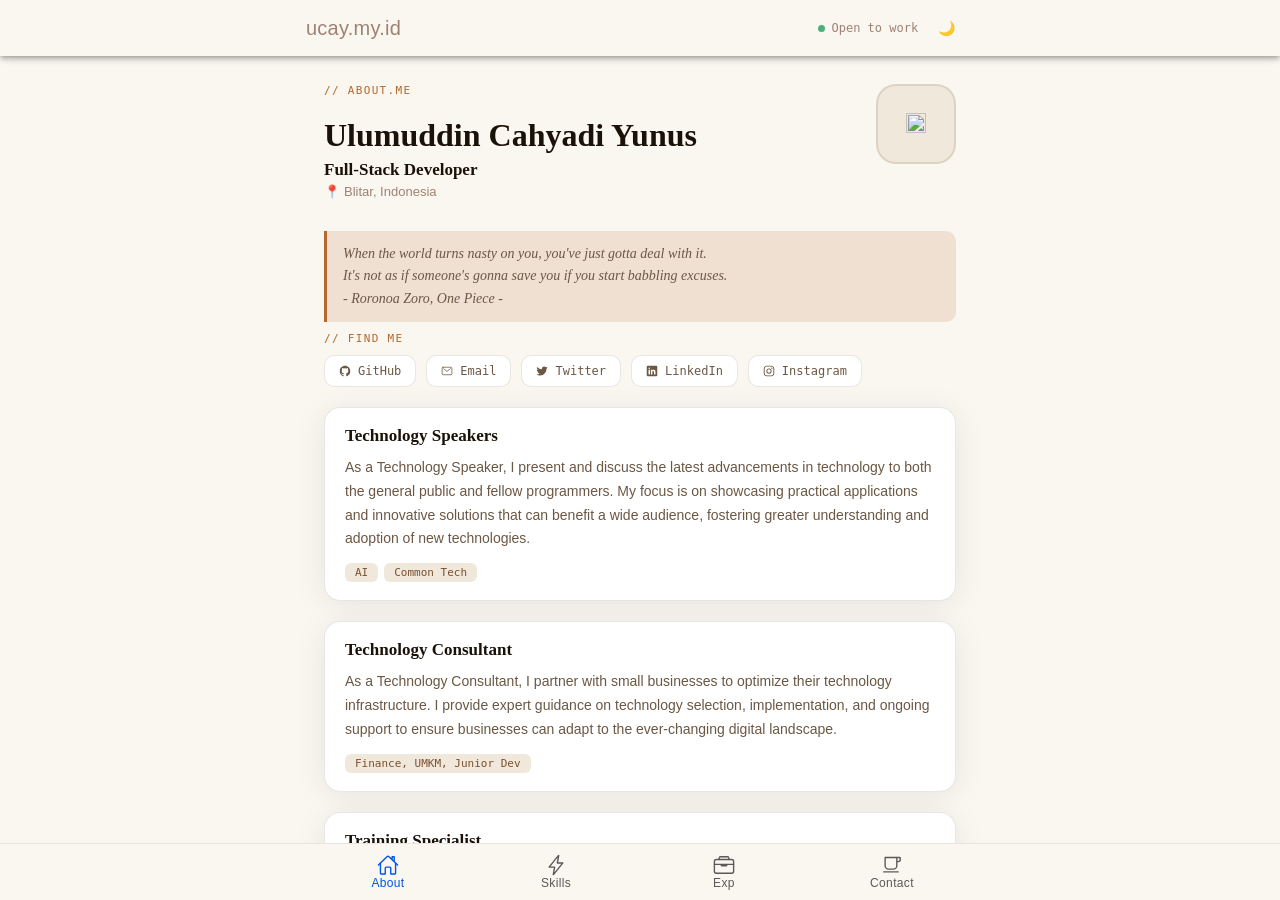
==== commit 07376a86: "Auto-generated commit" ====
--- a/index.html
+++ b/index.html
@@ -1,18 +1,9 @@
-<!DOCTYPE html><html lang="en"><head>
+<!DOCTYPE html>
+<html lang="en" data-beasties-container>
+
+<head>
   <meta charset="utf-8">
-  
-  <title>Ulumuddin Cahyadi Yunus | Web Developer</title>
-  <meta name="description" content="Ulumuddin Cahyadi Yunus | Web Developer | PHP | Symfony Framework | ulumuddin.cy@gmail.com">
-  <meta name="robots" content="index, nofollow">
-  <meta name="og:title" content="Ulumuddin Cahyadi Yunus | Web Developer">
-  <meta name="og:description" content="Ulumuddin Cahyadi Yunus | Web Developer | PHP | Symfony Framework | ulumuddin.cy@gmail.com">
-  <meta name="og:image" content="https://avatars.githubusercontent.com/u/3348846?v=4">
-  <meta name="og:type" content="website">
-  <meta name="og:url" content="https://ucay.github.io">
-  <meta name="twitter:title" content="Ulumuddin Cahyadi Yunus | Web Developer">
-  <meta name="twitter:description" content="Ulumuddin Cahyadi Yunus | Web Developer | PHP | Symfony Framework | ulumuddin.cy@gmail.com">
-  <meta name="twitter:image" content="https://avatars.githubusercontent.com/u/3348846?v=4">
-  <meta name="twitter:card" content="summary">
+  <title>Ulumuddin Cahyadi Yunus</title>
 
   <base href="/">
 
@@ -21,19 +12,15 @@
   <meta name="format-detection" content="telephone=no">
   <meta name="msapplication-tap-highlight" content="no">
 
-  <link rel="icon" type="image/png" href="https://avatars.githubusercontent.com/u/3348846?v=4">
+  <link rel="icon" type="image/png" href="assets/icon/favicon.png">
 
   <!-- add to homescreen for ios -->
-  <meta name="apple-mobile-web-app-capable" content="yes">
+  <meta name="mobile-web-app-capable" content="yes">
   <meta name="apple-mobile-web-app-status-bar-style" content="black">
-  <link rel="manifest" href="manifest.webmanifest">
-  <meta name="theme-color" content="#1976d2">
-<style>@import"https://fonts.googleapis.com/css2?family=Lato:ital,wght@0,400;0,700;0,900;1,400;1,700;1,900&family=Montserrat:wght@0,400;0,700;0,900;1,400;1,700;1,900&display=swap";:root{--ion-color-primary:#3880ff;--ion-color-primary-rgb:56, 128, 255;--ion-color-primary-contrast:#ffffff;--ion-color-primary-contrast-rgb:255, 255, 255;--ion-color-primary-shade:#3171e0;--ion-color-primary-tint:#4c8dff;--ion-color-secondary:#3dc2ff;--ion-color-secondary-rgb:61, 194, 255;--ion-color-secondary-contrast:#ffffff;--ion-color-secondary-contrast-rgb:255, 255, 255;--ion-color-secondary-shade:#36abe0;--ion-color-secondary-tint:#50c8ff;--ion-color-tertiary:#5260ff;--ion-color-tertiary-rgb:82, 96, 255;--ion-color-tertiary-contrast:#ffffff;--ion-color-tertiary-contrast-rgb:255, 255, 255;--ion-color-tertiary-shade:#4854e0;--ion-color-tertiary-tint:#6370ff;--ion-color-success:#148240;--ion-color-success-rgb:45, 211, 111;--ion-color-success-contrast:#ffffff;--ion-color-success-contrast-rgb:255, 255, 255;--ion-color-success-shade:#0b5026;--ion-color-success-tint:#378f5a;--ion-color-warning:#ffc409;--ion-color-warning-rgb:255, 196, 9;--ion-color-warning-contrast:#000000;--ion-color-warning-contrast-rgb:0, 0, 0;--ion-color-warning-shade:#e0ac08;--ion-color-warning-tint:#ffca22;--ion-color-danger:#eb445a;--ion-color-danger-rgb:235, 68, 90;--ion-color-danger-contrast:#ffffff;--ion-color-danger-contrast-rgb:255, 255, 255;--ion-color-danger-shade:#cf3c4f;--ion-color-danger-tint:#ed576b;--ion-color-dark:#222428;--ion-color-dark-rgb:34, 36, 40;--ion-color-dark-contrast:#ffffff;--ion-color-dark-contrast-rgb:255, 255, 255;--ion-color-dark-shade:#1e2023;--ion-color-dark-tint:#383a3e;--ion-color-medium:#92949c;--ion-color-medium-rgb:146, 148, 156;--ion-color-medium-contrast:#ffffff;--ion-color-medium-contrast-rgb:255, 255, 255;--ion-color-medium-shade:#808289;--ion-color-medium-tint:#9d9fa6;--ion-color-light:#f4f5f8;--ion-color-light-rgb:244, 245, 248;--ion-color-light-contrast:#000000;--ion-color-light-contrast-rgb:0, 0, 0;--ion-color-light-shade:#d7d8da;--ion-color-light-tint:#f5f6f9;--ion-font-family:"Lato", sans-serif}@media (prefers-color-scheme: dark){body{--ion-color-primary:#428cff;--ion-color-primary-rgb:66,140,255;--ion-color-primary-contrast:#ffffff;--ion-color-primary-contrast-rgb:255,255,255;--ion-color-primary-shade:#3a7be0;--ion-color-primary-tint:#5598ff;--ion-color-secondary:#50c8ff;--ion-color-secondary-rgb:80,200,255;--ion-color-secondary-contrast:#ffffff;--ion-color-secondary-contrast-rgb:255,255,255;--ion-color-secondary-shade:#46b0e0;--ion-color-secondary-tint:#62ceff;--ion-color-tertiary:#6a64ff;--ion-color-tertiary-rgb:106,100,255;--ion-color-tertiary-contrast:#ffffff;--ion-color-tertiary-contrast-rgb:255,255,255;--ion-color-tertiary-shade:#5d58e0;--ion-color-tertiary-tint:#7974ff;--ion-color-success:#148240;--ion-color-success-rgb:45, 211, 111;--ion-color-success-contrast:#ffffff;--ion-color-success-contrast-rgb:255, 255, 255;--ion-color-success-shade:#0b5026;--ion-color-success-tint:#378f5a;--ion-color-warning:#ffd534;--ion-color-warning-rgb:255,213,52;--ion-color-warning-contrast:#000000;--ion-color-warning-contrast-rgb:0,0,0;--ion-color-warning-shade:#e0bb2e;--ion-color-warning-tint:#ffd948;--ion-color-danger:#ff4961;--ion-color-danger-rgb:255,73,97;--ion-color-danger-contrast:#ffffff;--ion-color-danger-contrast-rgb:255,255,255;--ion-color-danger-shade:#e04055;--ion-color-danger-tint:#ff5b71;--ion-color-dark:#f4f5f8;--ion-color-dark-rgb:244,245,248;--ion-color-dark-contrast:#000000;--ion-color-dark-contrast-rgb:0,0,0;--ion-color-dark-shade:#d7d8da;--ion-color-dark-tint:#f5f6f9;--ion-color-medium:#989aa2;--ion-color-medium-rgb:152,154,162;--ion-color-medium-contrast:#000000;--ion-color-medium-contrast-rgb:0,0,0;--ion-color-medium-shade:#86888f;--ion-color-medium-tint:#a2a4ab;--ion-color-light:#222428;--ion-color-light-rgb:34,36,40;--ion-color-light-contrast:#ffffff;--ion-color-light-contrast-rgb:255,255,255;--ion-color-light-shade:#1e2023;--ion-color-light-tint:#383a3e}}html{--ion-font-family:var(--ion-default-font)}body{background:var(--ion-background-color)}@supports (padding-top: 20px){html{--ion-safe-area-top:var(--ion-statusbar-padding)}}@supports (padding-top: constant(safe-area-inset-top)){html{--ion-safe-area-top:constant(safe-area-inset-top);--ion-safe-area-bottom:constant(safe-area-inset-bottom);--ion-safe-area-left:constant(safe-area-inset-left);--ion-safe-area-right:constant(safe-area-inset-right)}}@supports (padding-top: env(safe-area-inset-top)){html{--ion-safe-area-top:env(safe-area-inset-top);--ion-safe-area-bottom:env(safe-area-inset-bottom);--ion-safe-area-left:env(safe-area-inset-left);--ion-safe-area-right:env(safe-area-inset-right)}}*{box-sizing:border-box;-webkit-tap-highlight-color:rgba(0,0,0,0);-webkit-tap-highlight-color:transparent;-webkit-touch-callout:none}html{width:100%;height:100%;-webkit-text-size-adjust:100%;text-size-adjust:100%}html:not(.hydrated) body{display:none}body{-moz-osx-font-smoothing:grayscale;-webkit-font-smoothing:antialiased;margin:0;padding:0;position:fixed;width:100%;max-width:100%;height:100%;max-height:100%;transform:translateZ(0);text-rendering:optimizeLegibility;overflow:hidden;touch-action:manipulation;-webkit-user-drag:none;-ms-content-zooming:none;word-wrap:break-word;overscroll-behavior-y:none;-webkit-text-size-adjust:none;text-size-adjust:none}html{font-family:var(--ion-font-family)}html,body{font-family:Lato,sans-serif;font-family:Montserrat,sans-serif}</style><link rel="stylesheet" href="styles.3439846c19af0eee.css" media="print" onload="this.media='all'"><noscript><link rel="stylesheet" href="styles.3439846c19af0eee.css"></noscript></head>
+<style>:root{--ion-color-primary:#0054e9;--ion-color-primary-rgb:0, 84, 233;--ion-color-primary-contrast:#fff;--ion-color-primary-contrast-rgb:255, 255, 255;--ion-color-primary-shade:#004acd;--ion-color-primary-tint:#1a65eb;--ion-color-secondary:#0163aa;--ion-color-secondary-rgb:1, 99, 170;--ion-color-secondary-contrast:#fff;--ion-color-secondary-contrast-rgb:255, 255, 255;--ion-color-secondary-shade:#015796;--ion-color-secondary-tint:#1a73b3;--ion-color-tertiary:#6030ff;--ion-color-tertiary-rgb:96, 48, 255;--ion-color-tertiary-contrast:#fff;--ion-color-tertiary-contrast-rgb:255, 255, 255;--ion-color-tertiary-shade:#542ae0;--ion-color-tertiary-tint:#7045ff;--ion-color-success:#2dd55b;--ion-color-success-rgb:45, 213, 91;--ion-color-success-contrast:#000;--ion-color-success-contrast-rgb:0, 0, 0;--ion-color-success-shade:#28bb50;--ion-color-success-tint:#42d96b;--ion-color-warning:#ffc409;--ion-color-warning-rgb:255, 196, 9;--ion-color-warning-contrast:#000;--ion-color-warning-contrast-rgb:0, 0, 0;--ion-color-warning-shade:#e0ac08;--ion-color-warning-tint:#ffca22;--ion-color-danger:#c5000f;--ion-color-danger-rgb:197, 0, 15;--ion-color-danger-contrast:#fff;--ion-color-danger-contrast-rgb:255, 255, 255;--ion-color-danger-shade:#ad000d;--ion-color-danger-tint:#cb1a27;--ion-color-light:#f4f5f8;--ion-color-light-rgb:244, 245, 248;--ion-color-light-contrast:#000;--ion-color-light-contrast-rgb:0, 0, 0;--ion-color-light-shade:#d7d8da;--ion-color-light-tint:#f5f6f9;--ion-color-medium:#636469;--ion-color-medium-rgb:99, 100, 105;--ion-color-medium-contrast:#fff;--ion-color-medium-contrast-rgb:255, 255, 255;--ion-color-medium-shade:#57585c;--ion-color-medium-tint:#737478;--ion-color-dark:#222428;--ion-color-dark-rgb:34, 36, 40;--ion-color-dark-contrast:#fff;--ion-color-dark-contrast-rgb:255, 255, 255;--ion-color-dark-shade:#1e2023;--ion-color-dark-tint:#383a3e}html{--ion-dynamic-font:-apple-system-body;--ion-font-family:var(--ion-default-font)}body{background:var(--ion-background-color);color:var(--ion-text-color)}@supports (padding-top: 20px){html{--ion-safe-area-top:var(--ion-statusbar-padding)}}@supports (padding-top: env(safe-area-inset-top)){html{--ion-safe-area-top:var(--safe-area-inset-top, env(safe-area-inset-top));--ion-safe-area-bottom:var(--safe-area-inset-bottom, env(safe-area-inset-bottom));--ion-safe-area-left:var(--safe-area-inset-left, env(safe-area-inset-left));--ion-safe-area-right:var(--safe-area-inset-right, env(safe-area-inset-right))}}*{box-sizing:border-box;-webkit-tap-highlight-color:rgba(0,0,0,0);-webkit-tap-highlight-color:transparent;-webkit-touch-callout:none}html{width:100%;height:100%;-webkit-text-size-adjust:100%;text-size-adjust:100%}body{-moz-osx-font-smoothing:grayscale;-webkit-font-smoothing:antialiased;margin:0;padding:0;position:fixed;width:100%;max-width:100%;height:100%;max-height:100%;transform:translateZ(0);text-rendering:optimizeLegibility;overflow:hidden;touch-action:manipulation;-webkit-user-drag:none;-ms-content-zooming:none;word-wrap:break-word;overscroll-behavior-y:none;-webkit-text-size-adjust:none;text-size-adjust:none}html{font-family:var(--ion-font-family)}@supports (-webkit-touch-callout: none){html{font:var(--ion-dynamic-font, 16px var(--ion-font-family))}}@media (prefers-color-scheme: dark){:root{--ion-color-primary:#4d8dff;--ion-color-primary-rgb:77, 141, 255;--ion-color-primary-contrast:#000;--ion-color-primary-contrast-rgb:0, 0, 0;--ion-color-primary-shade:#447ce0;--ion-color-primary-tint:#5f98ff;--ion-color-secondary:#46b1ff;--ion-color-secondary-rgb:70, 177, 255;--ion-color-secondary-contrast:#000;--ion-color-secondary-contrast-rgb:0, 0, 0;--ion-color-secondary-shade:#3e9ce0;--ion-color-secondary-tint:#59b9ff;--ion-color-tertiary:#8482fb;--ion-color-tertiary-rgb:132, 130, 251;--ion-color-tertiary-contrast:#000;--ion-color-tertiary-contrast-rgb:0, 0, 0;--ion-color-tertiary-shade:#7472dd;--ion-color-tertiary-tint:#908ffb;--ion-color-success:#2dd55b;--ion-color-success-rgb:45, 213, 91;--ion-color-success-contrast:#000;--ion-color-success-contrast-rgb:0, 0, 0;--ion-color-success-shade:#28bb50;--ion-color-success-tint:#42d96b;--ion-color-warning:#ffce31;--ion-color-warning-rgb:255, 206, 49;--ion-color-warning-contrast:#000;--ion-color-warning-contrast-rgb:0, 0, 0;--ion-color-warning-shade:#e0b52b;--ion-color-warning-tint:#ffd346;--ion-color-danger:#f24c58;--ion-color-danger-rgb:242, 76, 88;--ion-color-danger-contrast:#000;--ion-color-danger-contrast-rgb:0, 0, 0;--ion-color-danger-shade:#d5434d;--ion-color-danger-tint:#f35e69;--ion-color-light:#222428;--ion-color-light-rgb:34, 36, 40;--ion-color-light-contrast:#fff;--ion-color-light-contrast-rgb:255, 255, 255;--ion-color-light-shade:#1e2023;--ion-color-light-tint:#383a3e;--ion-color-medium:#989aa2;--ion-color-medium-rgb:152, 154, 162;--ion-color-medium-contrast:#000;--ion-color-medium-contrast-rgb:0, 0, 0;--ion-color-medium-shade:#86888f;--ion-color-medium-tint:#a2a4ab;--ion-color-dark:#f4f5f8;--ion-color-dark-rgb:244, 245, 248;--ion-color-dark-contrast:#000;--ion-color-dark-contrast-rgb:0, 0, 0;--ion-color-dark-shade:#d7d8da;--ion-color-dark-tint:#f5f6f9}}*{box-sizing:border-box;margin:0;padding:0}html,body{height:100%;font-family:var(--font-body);background:var(--bg-primary);color:var(--text-primary);overflow:hidden}:root{--font-display:"Playfair Display", Georgia, serif;--font-mono:"JetBrains Mono", monospace;--font-body:"DM Sans", sans-serif;--bg-primary:#faf6f0;--bg-secondary:#f0e8db;--bg-card:#ffffff;--text-primary:#1a1208;--text-secondary:#6b5744;--text-muted:#9e8373;--accent:#b5682a;--accent-warm:#d4883f;--accent-glow:rgba(181, 104, 42, .15);--border:rgba(107, 87, 68, .15);--shadow:0 4px 32px rgba(26, 18, 8, .08);--tab-bg:rgba(250, 246, 240, .92);--tag-bg:#f0e8db;--tag-text:#7a4f2e}</style><link rel="stylesheet" href="styles.a0f1a93463dac01b.css" media="print" onload="this.media='all'"><noscript><link rel="stylesheet" href="styles.a0f1a93463dac01b.css"></noscript></head>
 
 <body>
   <app-root></app-root>
-  <noscript>Please enable JavaScript to continue using this application.</noscript>
-<script src="runtime.d359200d60da0469.js" type="module"></script><script src="polyfills.fc6fad8ce607b49d.js" type="module"></script><script src="main.1f9e5cd1964d0fcb.js" type="module"></script>
+<script src="runtime.56143d53ba6369ca.js" type="module"></script><script src="polyfills.06cbf0422dbf6c09.js" type="module"></script><script src="main.41ed9caad3db3d67.js" type="module"></script></body>
 
-
-</body></html>+</html>
--- a/styles.a0f1a93463dac01b.css
+++ b/styles.a0f1a93463dac01b.css
@@ -0,0 +1 @@
+:root{--ion-color-primary: #0054e9;--ion-color-primary-rgb: 0, 84, 233;--ion-color-primary-contrast: #fff;--ion-color-primary-contrast-rgb: 255, 255, 255;--ion-color-primary-shade: #004acd;--ion-color-primary-tint: #1a65eb;--ion-color-secondary: #0163aa;--ion-color-secondary-rgb: 1, 99, 170;--ion-color-secondary-contrast: #fff;--ion-color-secondary-contrast-rgb: 255, 255, 255;--ion-color-secondary-shade: #015796;--ion-color-secondary-tint: #1a73b3;--ion-color-tertiary: #6030ff;--ion-color-tertiary-rgb: 96, 48, 255;--ion-color-tertiary-contrast: #fff;--ion-color-tertiary-contrast-rgb: 255, 255, 255;--ion-color-tertiary-shade: #542ae0;--ion-color-tertiary-tint: #7045ff;--ion-color-success: #2dd55b;--ion-color-success-rgb: 45, 213, 91;--ion-color-success-contrast: #000;--ion-color-success-contrast-rgb: 0, 0, 0;--ion-color-success-shade: #28bb50;--ion-color-success-tint: #42d96b;--ion-color-warning: #ffc409;--ion-color-warning-rgb: 255, 196, 9;--ion-color-warning-contrast: #000;--ion-color-warning-contrast-rgb: 0, 0, 0;--ion-color-warning-shade: #e0ac08;--ion-color-warning-tint: #ffca22;--ion-color-danger: #c5000f;--ion-color-danger-rgb: 197, 0, 15;--ion-color-danger-contrast: #fff;--ion-color-danger-contrast-rgb: 255, 255, 255;--ion-color-danger-shade: #ad000d;--ion-color-danger-tint: #cb1a27;--ion-color-light: #f4f5f8;--ion-color-light-rgb: 244, 245, 248;--ion-color-light-contrast: #000;--ion-color-light-contrast-rgb: 0, 0, 0;--ion-color-light-shade: #d7d8da;--ion-color-light-tint: #f5f6f9;--ion-color-medium: #636469;--ion-color-medium-rgb: 99, 100, 105;--ion-color-medium-contrast: #fff;--ion-color-medium-contrast-rgb: 255, 255, 255;--ion-color-medium-shade: #57585c;--ion-color-medium-tint: #737478;--ion-color-dark: #222428;--ion-color-dark-rgb: 34, 36, 40;--ion-color-dark-contrast: #fff;--ion-color-dark-contrast-rgb: 255, 255, 255;--ion-color-dark-shade: #1e2023;--ion-color-dark-tint: #383a3e}html.ios{--ion-default-font: -apple-system, BlinkMacSystemFont, "Helvetica Neue", "Roboto", sans-serif}html.md{--ion-default-font: "Roboto", "Helvetica Neue", sans-serif}html{--ion-dynamic-font: -apple-system-body;--ion-font-family: var(--ion-default-font)}body{background:var(--ion-background-color);color:var(--ion-text-color)}body.backdrop-no-scroll{overflow:hidden}html.ios ion-modal.modal-card ion-header ion-toolbar:first-of-type,html.ios ion-modal.modal-sheet ion-header ion-toolbar:first-of-type,html.ios ion-modal ion-footer ion-toolbar:first-of-type,html.ios ion-footer.modal-footer-moving ion-toolbar:first-of-type{padding-top:6px}html.ios ion-modal.modal-card ion-header ion-toolbar:last-of-type,html.ios ion-modal.modal-sheet ion-header ion-toolbar:last-of-type{padding-bottom:6px}html.ios ion-modal ion-toolbar,html.ios .modal-footer-moving ion-toolbar{padding-right:calc(var(--ion-safe-area-right) + 8px);padding-left:calc(var(--ion-safe-area-left) + 8px)}@media screen and (min-width: 768px){html.ios ion-modal.modal-card:first-of-type{--backdrop-opacity: .18}}ion-modal.modal-default.show-modal~ion-modal.modal-default{--backdrop-opacity: 0;--box-shadow: none}html.ios ion-modal.modal-card .ion-page{border-top-left-radius:var(--border-radius)}.ion-color-primary{--ion-color-base: var(--ion-color-primary, #0054e9) !important;--ion-color-base-rgb: var(--ion-color-primary-rgb, 0, 84, 233) !important;--ion-color-contrast: var(--ion-color-primary-contrast, #fff) !important;--ion-color-contrast-rgb: var(--ion-color-primary-contrast-rgb, 255, 255, 255) !important;--ion-color-shade: var(--ion-color-primary-shade, #004acd) !important;--ion-color-tint: var(--ion-color-primary-tint, #1a65eb) !important}.ion-color-secondary{--ion-color-base: var(--ion-color-secondary, #0163aa) !important;--ion-color-base-rgb: var(--ion-color-secondary-rgb, 1, 99, 170) !important;--ion-color-contrast: var(--ion-color-secondary-contrast, #fff) !important;--ion-color-contrast-rgb: var(--ion-color-secondary-contrast-rgb, 255, 255, 255) !important;--ion-color-shade: var(--ion-color-secondary-shade, #015796) !important;--ion-color-tint: var(--ion-color-secondary-tint, #1a73b3) !important}.ion-color-tertiary{--ion-color-base: var(--ion-color-tertiary, #6030ff) !important;--ion-color-base-rgb: var(--ion-color-tertiary-rgb, 96, 48, 255) !important;--ion-color-contrast: var(--ion-color-tertiary-contrast, #fff) !important;--ion-color-contrast-rgb: var(--ion-color-tertiary-contrast-rgb, 255, 255, 255) !important;--ion-color-shade: var(--ion-color-tertiary-shade, #542ae0) !important;--ion-color-tint: var(--ion-color-tertiary-tint, #7045ff) !important}.ion-color-success{--ion-color-base: var(--ion-color-success, #2dd55b) !important;--ion-color-base-rgb: var(--ion-color-success-rgb, 45, 213, 91) !important;--ion-color-contrast: var(--ion-color-success-contrast, #000) !important;--ion-color-contrast-rgb: var(--ion-color-success-contrast-rgb, 0, 0, 0) !important;--ion-color-shade: var(--ion-color-success-shade, #28bb50) !important;--ion-color-tint: var(--ion-color-success-tint, #42d96b) !important}.ion-color-warning{--ion-color-base: var(--ion-color-warning, #ffc409) !important;--ion-color-base-rgb: var(--ion-color-warning-rgb, 255, 196, 9) !important;--ion-color-contrast: var(--ion-color-warning-contrast, #000) !important;--ion-color-contrast-rgb: var(--ion-color-warning-contrast-rgb, 0, 0, 0) !important;--ion-color-shade: var(--ion-color-warning-shade, #e0ac08) !important;--ion-color-tint: var(--ion-color-warning-tint, #ffca22) !important}.ion-color-danger{--ion-color-base: var(--ion-color-danger, #c5000f) !important;--ion-color-base-rgb: var(--ion-color-danger-rgb, 197, 0, 15) !important;--ion-color-contrast: var(--ion-color-danger-contrast, #fff) !important;--ion-color-contrast-rgb: var(--ion-color-danger-contrast-rgb, 255, 255, 255) !important;--ion-color-shade: var(--ion-color-danger-shade, #ad000d) !important;--ion-color-tint: var(--ion-color-danger-tint, #cb1a27) !important}.ion-color-light{--ion-color-base: var(--ion-color-light, #f4f5f8) !important;--ion-color-base-rgb: var(--ion-color-light-rgb, 244, 245, 248) !important;--ion-color-contrast: var(--ion-color-light-contrast, #000) !important;--ion-color-contrast-rgb: var(--ion-color-light-contrast-rgb, 0, 0, 0) !important;--ion-color-shade: var(--ion-color-light-shade, #d7d8da) !important;--ion-color-tint: var(--ion-color-light-tint, #f5f6f9) !important}.ion-color-medium{--ion-color-base: var(--ion-color-medium, #636469) !important;--ion-color-base-rgb: var(--ion-color-medium-rgb, 99, 100, 105) !important;--ion-color-contrast: var(--ion-color-medium-contrast, #fff) !important;--ion-color-contrast-rgb: var(--ion-color-medium-contrast-rgb, 255, 255, 255) !important;--ion-color-shade: var(--ion-color-medium-shade, #57585c) !important;--ion-color-tint: var(--ion-color-medium-tint, #737478) !important}.ion-color-dark{--ion-color-base: var(--ion-color-dark, #222428) !important;--ion-color-base-rgb: var(--ion-color-dark-rgb, 34, 36, 40) !important;--ion-color-contrast: var(--ion-color-dark-contrast, #fff) !important;--ion-color-contrast-rgb: var(--ion-color-dark-contrast-rgb, 255, 255, 255) !important;--ion-color-shade: var(--ion-color-dark-shade, #1e2023) !important;--ion-color-tint: var(--ion-color-dark-tint, #383a3e) !important}.ion-page{inset:0;display:flex;position:absolute;flex-direction:column;justify-content:space-between;contain:layout size style;z-index:0}.ion-page.ion-page-overlay-passthrough{pointer-events:none}ion-modal>.ion-page{position:relative;contain:layout style;height:100%}.split-pane-visible>.ion-page.split-pane-main{position:relative}ion-route,ion-route-redirect,ion-router,ion-select-option,ion-nav-controller,ion-menu-controller,ion-action-sheet-controller,ion-alert-controller,ion-loading-controller,ion-modal-controller,ion-picker-controller,ion-popover-controller,ion-toast-controller,.ion-page-hidden{display:none!important}.ion-page-invisible{opacity:0}.can-go-back>ion-header ion-back-button{display:block}html.plt-ios.plt-hybrid,html.plt-ios.plt-pwa{--ion-statusbar-padding: 20px}@supports (padding-top: 20px){html{--ion-safe-area-top: var(--ion-statusbar-padding)}}@supports (padding-top: env(safe-area-inset-top)){html{--ion-safe-area-top: var(--safe-area-inset-top, env(safe-area-inset-top));--ion-safe-area-bottom: var(--safe-area-inset-bottom, env(safe-area-inset-bottom));--ion-safe-area-left: var(--safe-area-inset-left, env(safe-area-inset-left));--ion-safe-area-right: var(--safe-area-inset-right, env(safe-area-inset-right))}}ion-card.ion-color .ion-inherit-color,ion-card-header.ion-color .ion-inherit-color{color:inherit}.menu-content{transform:translateZ(0)}.menu-content-open{cursor:pointer;touch-action:manipulation;pointer-events:none;overflow-y:hidden}.menu-content-open ion-content{--overflow: hidden}.menu-content-open .ion-content-scroll-host{overflow:hidden}.ios .menu-content-reveal{box-shadow:-8px 0 42px #00000014}[dir=rtl].ios .menu-content-reveal{box-shadow:8px 0 42px #00000014}.md .menu-content-reveal,.md .menu-content-push{box-shadow:4px 0 16px #0000002e}ion-accordion-group.accordion-group-expand-inset>ion-accordion:first-of-type{border-top-left-radius:8px;border-top-right-radius:8px}ion-accordion-group.accordion-group-expand-inset>ion-accordion:last-of-type{border-bottom-left-radius:8px;border-bottom-right-radius:8px}ion-accordion-group>ion-accordion:last-of-type ion-item[slot=header]{--border-width: 0px}ion-accordion.accordion-animated>[slot=header] .ion-accordion-toggle-icon{transition:.3s transform cubic-bezier(.25,.8,.5,1)}@media (prefers-reduced-motion: reduce){ion-accordion .ion-accordion-toggle-icon{transition:none!important}}ion-accordion.accordion-expanding>[slot=header] .ion-accordion-toggle-icon,ion-accordion.accordion-expanded>[slot=header] .ion-accordion-toggle-icon{transform:rotate(180deg)}ion-accordion-group.accordion-group-expand-inset.md>ion-accordion.accordion-previous ion-item[slot=header]{--border-width: 0px;--inner-border-width: 0px}ion-accordion-group.accordion-group-expand-inset.md>ion-accordion.accordion-expanding:first-of-type,ion-accordion-group.accordion-group-expand-inset.md>ion-accordion.accordion-expanded:first-of-type{margin-top:0}ion-input input::-webkit-date-and-time-value{text-align:start}.ion-datetime-button-overlay{--width: fit-content;--height: fit-content}.ion-datetime-button-overlay ion-datetime.datetime-grid{width:320px;min-height:320px}[ion-last-focus],header[tabindex="-1"]:focus,[role=banner][tabindex="-1"]:focus,main[tabindex="-1"]:focus,[role=main][tabindex="-1"]:focus,h1[tabindex="-1"]:focus,[role=heading][aria-level="1"][tabindex="-1"]:focus{outline:none}.popover-viewport:has(>ion-content){overflow:hidden}@supports not selector(:has(> ion-content)){.popover-viewport{overflow:hidden}}audio,canvas,progress,video{vertical-align:baseline}audio:not([controls]){display:none;height:0}b,strong{font-weight:700}img{max-width:100%}hr{height:1px;border-width:0;box-sizing:content-box}pre{overflow:auto}code,kbd,pre,samp{font-family:monospace,monospace;font-size:1em}label,input,select,textarea{font-family:inherit;line-height:normal}textarea{overflow:auto;height:auto;font:inherit;color:inherit}textarea::placeholder{padding-left:2px}form,input,optgroup,select{margin:0;font:inherit;color:inherit}html input[type=button],input[type=reset],input[type=submit]{cursor:pointer;-webkit-appearance:button}a,a div,a span,a ion-icon,a ion-label,button,button div,button span,button ion-icon,button ion-label,.ion-tappable,[tappable],[tappable] div,[tappable] span,[tappable] ion-icon,[tappable] ion-label,input,textarea{touch-action:manipulation}a ion-label,button ion-label{pointer-events:none}button{padding:0;border:0;border-radius:0;font-family:inherit;font-style:inherit;font-variant:inherit;line-height:1;text-transform:none;cursor:pointer;-webkit-appearance:button}[tappable]{cursor:pointer}a[disabled],button[disabled],html input[disabled]{cursor:default}button::-moz-focus-inner,input::-moz-focus-inner{padding:0;border:0}input[type=number]::-webkit-inner-spin-button,input[type=number]::-webkit-outer-spin-button{height:auto}input[type=search]::-webkit-search-cancel-button,input[type=search]::-webkit-search-decoration{-webkit-appearance:none}table{border-collapse:collapse;border-spacing:0}td,th{padding:0}*{box-sizing:border-box;-webkit-tap-highlight-color:rgba(0,0,0,0);-webkit-tap-highlight-color:transparent;-webkit-touch-callout:none}html{width:100%;height:100%;-webkit-text-size-adjust:100%;text-size-adjust:100%}html.ion-ce body{display:block}html.plt-pwa{height:100vh}body{-moz-osx-font-smoothing:grayscale;-webkit-font-smoothing:antialiased;margin:0;padding:0;position:fixed;width:100%;max-width:100%;height:100%;max-height:100%;transform:translateZ(0);text-rendering:optimizeLegibility;overflow:hidden;touch-action:manipulation;-webkit-user-drag:none;-ms-content-zooming:none;word-wrap:break-word;overscroll-behavior-y:none;-webkit-text-size-adjust:none;text-size-adjust:none}html{font-family:var(--ion-font-family)}@supports (-webkit-touch-callout: none){html{font:var(--ion-dynamic-font, 16px var(--ion-font-family))}}a{background-color:transparent;color:var(--ion-color-primary, #0054e9)}h1,h2,h3,h4,h5,h6{margin-top:16px;margin-bottom:10px;font-weight:500;line-height:1.2}h1{margin-top:20px;font-size:1.625rem}h2{margin-top:18px;font-size:1.5rem}h3{font-size:1.375rem}h4{font-size:1.25rem}h5{font-size:1.125rem}h6{font-size:1rem}small{font-size:75%}sub,sup{position:relative;font-size:75%;line-height:0;vertical-align:baseline}sup{top:-.5em}sub{bottom:-.25em}.ion-hide,.ion-hide-up,.ion-hide-down{display:none!important}@media (min-width: 576px){.ion-hide-sm-up{display:none!important}}@media (max-width: 575.98px){.ion-hide-sm-down{display:none!important}}@media (min-width: 768px){.ion-hide-md-up{display:none!important}}@media (max-width: 767.98px){.ion-hide-md-down{display:none!important}}@media (min-width: 992px){.ion-hide-lg-up{display:none!important}}@media (max-width: 991.98px){.ion-hide-lg-down{display:none!important}}@media (min-width: 1200px){.ion-hide-xl-up{display:none!important}}@media (max-width: 1199.98px){.ion-hide-xl-down{display:none!important}}.ion-display-none{display:none!important}@media (min-width: 576px){.ion-display-sm-none{display:none!important}}@media (min-width: 768px){.ion-display-md-none{display:none!important}}@media (min-width: 992px){.ion-display-lg-none{display:none!important}}@media (min-width: 1200px){.ion-display-xl-none{display:none!important}}.ion-display-inline{display:inline!important}@media (min-width: 576px){.ion-display-sm-inline{display:inline!important}}@media (min-width: 768px){.ion-display-md-inline{display:inline!important}}@media (min-width: 992px){.ion-display-lg-inline{display:inline!important}}@media (min-width: 1200px){.ion-display-xl-inline{display:inline!important}}.ion-display-inline-block{display:inline-block!important}@media (min-width: 576px){.ion-display-sm-inline-block{display:inline-block!important}}@media (min-width: 768px){.ion-display-md-inline-block{display:inline-block!important}}@media (min-width: 992px){.ion-display-lg-inline-block{display:inline-block!important}}@media (min-width: 1200px){.ion-display-xl-inline-block{display:inline-block!important}}.ion-display-block{display:block!important}@media (min-width: 576px){.ion-display-sm-block{display:block!important}}@media (min-width: 768px){.ion-display-md-block{display:block!important}}@media (min-width: 992px){.ion-display-lg-block{display:block!important}}@media (min-width: 1200px){.ion-display-xl-block{display:block!important}}.ion-display-flex{display:flex!important}@media (min-width: 576px){.ion-display-sm-flex{display:flex!important}}@media (min-width: 768px){.ion-display-md-flex{display:flex!important}}@media (min-width: 992px){.ion-display-lg-flex{display:flex!important}}@media (min-width: 1200px){.ion-display-xl-flex{display:flex!important}}.ion-display-inline-flex{display:inline-flex!important}@media (min-width: 576px){.ion-display-sm-inline-flex{display:inline-flex!important}}@media (min-width: 768px){.ion-display-md-inline-flex{display:inline-flex!important}}@media (min-width: 992px){.ion-display-lg-inline-flex{display:inline-flex!important}}@media (min-width: 1200px){.ion-display-xl-inline-flex{display:inline-flex!important}}.ion-display-grid{display:grid!important}@media (min-width: 576px){.ion-display-sm-grid{display:grid!important}}@media (min-width: 768px){.ion-display-md-grid{display:grid!important}}@media (min-width: 992px){.ion-display-lg-grid{display:grid!important}}@media (min-width: 1200px){.ion-display-xl-grid{display:grid!important}}.ion-display-inline-grid{display:inline-grid!important}@media (min-width: 576px){.ion-display-sm-inline-grid{display:inline-grid!important}}@media (min-width: 768px){.ion-display-md-inline-grid{display:inline-grid!important}}@media (min-width: 992px){.ion-display-lg-inline-grid{display:inline-grid!important}}@media (min-width: 1200px){.ion-display-xl-inline-grid{display:inline-grid!important}}.ion-display-table{display:table!important}@media (min-width: 576px){.ion-display-sm-table{display:table!important}}@media (min-width: 768px){.ion-display-md-table{display:table!important}}@media (min-width: 992px){.ion-display-lg-table{display:table!important}}@media (min-width: 1200px){.ion-display-xl-table{display:table!important}}.ion-display-table-cell{display:table-cell!important}@media (min-width: 576px){.ion-display-sm-table-cell{display:table-cell!important}}@media (min-width: 768px){.ion-display-md-table-cell{display:table-cell!important}}@media (min-width: 992px){.ion-display-lg-table-cell{display:table-cell!important}}@media (min-width: 1200px){.ion-display-xl-table-cell{display:table-cell!important}}.ion-display-table-row{display:table-row!important}@media (min-width: 576px){.ion-display-sm-table-row{display:table-row!important}}@media (min-width: 768px){.ion-display-md-table-row{display:table-row!important}}@media (min-width: 992px){.ion-display-lg-table-row{display:table-row!important}}@media (min-width: 1200px){.ion-display-xl-table-row{display:table-row!important}}.ion-no-padding{--padding-start: 0;--padding-end: 0;--padding-top: 0;--padding-bottom: 0;padding:0}.ion-padding{--padding-start: var(--ion-padding, 16px);--padding-end: var(--ion-padding, 16px);--padding-top: var(--ion-padding, 16px);--padding-bottom: var(--ion-padding, 16px);padding-inline-start:var(--ion-padding, 16px);padding-inline-end:var(--ion-padding, 16px);padding-top:var(--ion-padding, 16px);padding-bottom:var(--ion-padding, 16px)}.ion-padding-top{--padding-top: var(--ion-padding, 16px);padding-top:var(--ion-padding, 16px)}.ion-padding-start{--padding-start: var(--ion-padding, 16px);padding-inline-start:var(--ion-padding, 16px)}.ion-padding-end{--padding-end: var(--ion-padding, 16px);padding-inline-end:var(--ion-padding, 16px)}.ion-padding-bottom{--padding-bottom: var(--ion-padding, 16px);padding-bottom:var(--ion-padding, 16px)}.ion-padding-vertical{--padding-top: var(--ion-padding, 16px);--padding-bottom: var(--ion-padding, 16px);padding-top:var(--ion-padding, 16px);padding-bottom:var(--ion-padding, 16px)}.ion-padding-horizontal{--padding-start: var(--ion-padding, 16px);--padding-end: var(--ion-padding, 16px);padding-inline-start:var(--ion-padding, 16px);padding-inline-end:var(--ion-padding, 16px)}.ion-no-margin{--margin-start: 0;--margin-end: 0;--margin-top: 0;--margin-bottom: 0;margin:0}.ion-margin{--margin-start: var(--ion-margin, 16px);--margin-end: var(--ion-margin, 16px);--margin-top: var(--ion-margin, 16px);--margin-bottom: var(--ion-margin, 16px);margin-inline-start:var(--ion-margin, 16px);margin-inline-end:var(--ion-margin, 16px);margin-top:var(--ion-margin, 16px);margin-bottom:var(--ion-margin, 16px)}.ion-margin-top{--margin-top: var(--ion-margin, 16px);margin-top:var(--ion-margin, 16px)}.ion-margin-start{--margin-start: var(--ion-margin, 16px);margin-inline-start:var(--ion-margin, 16px)}.ion-margin-end{--margin-end: var(--ion-margin, 16px);margin-inline-end:var(--ion-margin, 16px)}.ion-margin-bottom{--margin-bottom: var(--ion-margin, 16px);margin-bottom:var(--ion-margin, 16px)}.ion-margin-vertical{--margin-top: var(--ion-margin, 16px);--margin-bottom: var(--ion-margin, 16px);margin-top:var(--ion-margin, 16px);margin-bottom:var(--ion-margin, 16px)}.ion-margin-horizontal{--margin-start: var(--ion-margin, 16px);--margin-end: var(--ion-margin, 16px);margin-inline-start:var(--ion-margin, 16px);margin-inline-end:var(--ion-margin, 16px)}.ion-float-left{float:left!important}.ion-float-right{float:right!important}.ion-float-start{float:left!important}:host-context([dir=rtl]) .ion-float-start{float:right!important}[dir=rtl] .ion-float-start{float:right!important}@supports selector(:dir(rtl)){.ion-float-start:dir(rtl){float:right!important}}.ion-float-end{float:right!important}:host-context([dir=rtl]) .ion-float-end{float:left!important}[dir=rtl] .ion-float-end{float:left!important}@supports selector(:dir(rtl)){.ion-float-end:dir(rtl){float:left!important}}@media (min-width: 576px){.ion-float-sm-left{float:left!important}.ion-float-sm-right{float:right!important}.ion-float-sm-start{float:left!important}:host-context([dir=rtl]) .ion-float-sm-start{float:right!important}[dir=rtl] .ion-float-sm-start{float:right!important}@supports selector(:dir(rtl)){.ion-float-sm-start:dir(rtl){float:right!important}}.ion-float-sm-end{float:right!important}:host-context([dir=rtl]) .ion-float-sm-end{float:left!important}[dir=rtl] .ion-float-sm-end{float:left!important}@supports selector(:dir(rtl)){.ion-float-sm-end:dir(rtl){float:left!important}}}@media (min-width: 768px){.ion-float-md-left{float:left!important}.ion-float-md-right{float:right!important}.ion-float-md-start{float:left!important}:host-context([dir=rtl]) .ion-float-md-start{float:right!important}[dir=rtl] .ion-float-md-start{float:right!important}@supports selector(:dir(rtl)){.ion-float-md-start:dir(rtl){float:right!important}}.ion-float-md-end{float:right!important}:host-context([dir=rtl]) .ion-float-md-end{float:left!important}[dir=rtl] .ion-float-md-end{float:left!important}@supports selector(:dir(rtl)){.ion-float-md-end:dir(rtl){float:left!important}}}@media (min-width: 992px){.ion-float-lg-left{float:left!important}.ion-float-lg-right{float:right!important}.ion-float-lg-start{float:left!important}:host-context([dir=rtl]) .ion-float-lg-start{float:right!important}[dir=rtl] .ion-float-lg-start{float:right!important}@supports selector(:dir(rtl)){.ion-float-lg-start:dir(rtl){float:right!important}}.ion-float-lg-end{float:right!important}:host-context([dir=rtl]) .ion-float-lg-end{float:left!important}[dir=rtl] .ion-float-lg-end{float:left!important}@supports selector(:dir(rtl)){.ion-float-lg-end:dir(rtl){float:left!important}}}@media (min-width: 1200px){.ion-float-xl-left{float:left!important}.ion-float-xl-right{float:right!important}.ion-float-xl-start{float:left!important}:host-context([dir=rtl]) .ion-float-xl-start{float:right!important}[dir=rtl] .ion-float-xl-start{float:right!important}@supports selector(:dir(rtl)){.ion-float-xl-start:dir(rtl){float:right!important}}.ion-float-xl-end{float:right!important}:host-context([dir=rtl]) .ion-float-xl-end{float:left!important}[dir=rtl] .ion-float-xl-end{float:left!important}@supports selector(:dir(rtl)){.ion-float-xl-end:dir(rtl){float:left!important}}}.ion-text-center{text-align:center!important}.ion-text-justify{text-align:justify!important}.ion-text-start{text-align:start!important}.ion-text-end{text-align:end!important}.ion-text-left{text-align:left!important}.ion-text-right{text-align:right!important}.ion-text-nowrap{white-space:nowrap!important}.ion-text-wrap{white-space:normal!important}@media (min-width: 576px){.ion-text-sm-center{text-align:center!important}.ion-text-sm-justify{text-align:justify!important}.ion-text-sm-start{text-align:start!important}.ion-text-sm-end{text-align:end!important}.ion-text-sm-left{text-align:left!important}.ion-text-sm-right{text-align:right!important}.ion-text-sm-nowrap{white-space:nowrap!important}.ion-text-sm-wrap{white-space:normal!important}}@media (min-width: 768px){.ion-text-md-center{text-align:center!important}.ion-text-md-justify{text-align:justify!important}.ion-text-md-start{text-align:start!important}.ion-text-md-end{text-align:end!important}.ion-text-md-left{text-align:left!important}.ion-text-md-right{text-align:right!important}.ion-text-md-nowrap{white-space:nowrap!important}.ion-text-md-wrap{white-space:normal!important}}@media (min-width: 992px){.ion-text-lg-center{text-align:center!important}.ion-text-lg-justify{text-align:justify!important}.ion-text-lg-start{text-align:start!important}.ion-text-lg-end{text-align:end!important}.ion-text-lg-left{text-align:left!important}.ion-text-lg-right{text-align:right!important}.ion-text-lg-nowrap{white-space:nowrap!important}.ion-text-lg-wrap{white-space:normal!important}}@media (min-width: 1200px){.ion-text-xl-center{text-align:center!important}.ion-text-xl-justify{text-align:justify!important}.ion-text-xl-start{text-align:start!important}.ion-text-xl-end{text-align:end!important}.ion-text-xl-left{text-align:left!important}.ion-text-xl-right{text-align:right!important}.ion-text-xl-nowrap{white-space:nowrap!important}.ion-text-xl-wrap{white-space:normal!important}}.ion-text-uppercase{text-transform:uppercase!important}.ion-text-lowercase{text-transform:lowercase!important}.ion-text-capitalize{text-transform:capitalize!important}@media (min-width: 576px){.ion-text-sm-uppercase{text-transform:uppercase!important}.ion-text-sm-lowercase{text-transform:lowercase!important}.ion-text-sm-capitalize{text-transform:capitalize!important}}@media (min-width: 768px){.ion-text-md-uppercase{text-transform:uppercase!important}.ion-text-md-lowercase{text-transform:lowercase!important}.ion-text-md-capitalize{text-transform:capitalize!important}}@media (min-width: 992px){.ion-text-lg-uppercase{text-transform:uppercase!important}.ion-text-lg-lowercase{text-transform:lowercase!important}.ion-text-lg-capitalize{text-transform:capitalize!important}}@media (min-width: 1200px){.ion-text-xl-uppercase{text-transform:uppercase!important}.ion-text-xl-lowercase{text-transform:lowercase!important}.ion-text-xl-capitalize{text-transform:capitalize!important}}.ion-align-content-start{align-content:flex-start!important}.ion-align-content-end{align-content:flex-end!important}.ion-align-content-center{align-content:center!important}.ion-align-content-between{align-content:space-between!important}.ion-align-content-around{align-content:space-around!important}.ion-align-content-stretch{align-content:stretch!important}@media (min-width: 576px){.ion-align-content-sm-start{align-content:flex-start!important}.ion-align-content-sm-end{align-content:flex-end!important}.ion-align-content-sm-center{align-content:center!important}.ion-align-content-sm-between{align-content:space-between!important}.ion-align-content-sm-around{align-content:space-around!important}.ion-align-content-sm-stretch{align-content:stretch!important}}@media (min-width: 768px){.ion-align-content-md-start{align-content:flex-start!important}.ion-align-content-md-end{align-content:flex-end!important}.ion-align-content-md-center{align-content:center!important}.ion-align-content-md-between{align-content:space-between!important}.ion-align-content-md-around{align-content:space-around!important}.ion-align-content-md-stretch{align-content:stretch!important}}@media (min-width: 992px){.ion-align-content-lg-start{align-content:flex-start!important}.ion-align-content-lg-end{align-content:flex-end!important}.ion-align-content-lg-center{align-content:center!important}.ion-align-content-lg-between{align-content:space-between!important}.ion-align-content-lg-around{align-content:space-around!important}.ion-align-content-lg-stretch{align-content:stretch!important}}@media (min-width: 1200px){.ion-align-content-xl-start{align-content:flex-start!important}.ion-align-content-xl-end{align-content:flex-end!important}.ion-align-content-xl-center{align-content:center!important}.ion-align-content-xl-between{align-content:space-between!important}.ion-align-content-xl-around{align-content:space-around!important}.ion-align-content-xl-stretch{align-content:stretch!important}}.ion-align-items-start{align-items:start!important}.ion-align-items-end{align-items:end!important}.ion-align-items-center{align-items:center!important}.ion-align-items-stretch{align-items:stretch!important}.ion-align-items-baseline{align-items:baseline!important}@media (min-width: 576px){.ion-align-items-sm-start{align-items:start!important}.ion-align-items-sm-end{align-items:end!important}.ion-align-items-sm-center{align-items:center!important}.ion-align-items-sm-stretch{align-items:stretch!important}.ion-align-items-sm-baseline{align-items:baseline!important}}@media (min-width: 768px){.ion-align-items-md-start{align-items:start!important}.ion-align-items-md-end{align-items:end!important}.ion-align-items-md-center{align-items:center!important}.ion-align-items-md-stretch{align-items:stretch!important}.ion-align-items-md-baseline{align-items:baseline!important}}@media (min-width: 992px){.ion-align-items-lg-start{align-items:start!important}.ion-align-items-lg-end{align-items:end!important}.ion-align-items-lg-center{align-items:center!important}.ion-align-items-lg-stretch{align-items:stretch!important}.ion-align-items-lg-baseline{align-items:baseline!important}}@media (min-width: 1200px){.ion-align-items-xl-start{align-items:start!important}.ion-align-items-xl-end{align-items:end!important}.ion-align-items-xl-center{align-items:center!important}.ion-align-items-xl-stretch{align-items:stretch!important}.ion-align-items-xl-baseline{align-items:baseline!important}}.ion-align-self-start{align-self:start!important}.ion-align-self-end{align-self:end!important}.ion-align-self-center{align-self:center!important}.ion-align-self-stretch{align-self:stretch!important}.ion-align-self-baseline{align-self:baseline!important}.ion-align-self-auto{align-self:auto!important}@media (min-width: 576px){.ion-align-self-sm-start{align-self:start!important}.ion-align-self-sm-end{align-self:end!important}.ion-align-self-sm-center{align-self:center!important}.ion-align-self-sm-stretch{align-self:stretch!important}.ion-align-self-sm-baseline{align-self:baseline!important}.ion-align-self-sm-auto{align-self:auto!important}}@media (min-width: 768px){.ion-align-self-md-start{align-self:start!important}.ion-align-self-md-end{align-self:end!important}.ion-align-self-md-center{align-self:center!important}.ion-align-self-md-stretch{align-self:stretch!important}.ion-align-self-md-baseline{align-self:baseline!important}.ion-align-self-md-auto{align-self:auto!important}}@media (min-width: 992px){.ion-align-self-lg-start{align-self:start!important}.ion-align-self-lg-end{align-self:end!important}.ion-align-self-lg-center{align-self:center!important}.ion-align-self-lg-stretch{align-self:stretch!important}.ion-align-self-lg-baseline{align-self:baseline!important}.ion-align-self-lg-auto{align-self:auto!important}}@media (min-width: 1200px){.ion-align-self-xl-start{align-self:start!important}.ion-align-self-xl-end{align-self:end!important}.ion-align-self-xl-center{align-self:center!important}.ion-align-self-xl-stretch{align-self:stretch!important}.ion-align-self-xl-baseline{align-self:baseline!important}.ion-align-self-xl-auto{align-self:auto!important}}.ion-justify-content-start{justify-content:flex-start!important}.ion-justify-content-end{justify-content:flex-end!important}.ion-justify-content-center{justify-content:center!important}.ion-justify-content-between{justify-content:space-between!important}.ion-justify-content-around{justify-content:space-around!important}.ion-justify-content-evenly{justify-content:space-evenly!important}@media (min-width: 576px){.ion-justify-content-sm-start{justify-content:flex-start!important}.ion-justify-content-sm-end{justify-content:flex-end!important}.ion-justify-content-sm-center{justify-content:center!important}.ion-justify-content-sm-between{justify-content:space-between!important}.ion-justify-content-sm-around{justify-content:space-around!important}.ion-justify-content-sm-evenly{justify-content:space-evenly!important}}@media (min-width: 768px){.ion-justify-content-md-start{justify-content:flex-start!important}.ion-justify-content-md-end{justify-content:flex-end!important}.ion-justify-content-md-center{justify-content:center!important}.ion-justify-content-md-between{justify-content:space-between!important}.ion-justify-content-md-around{justify-content:space-around!important}.ion-justify-content-md-evenly{justify-content:space-evenly!important}}@media (min-width: 992px){.ion-justify-content-lg-start{justify-content:flex-start!important}.ion-justify-content-lg-end{justify-content:flex-end!important}.ion-justify-content-lg-center{justify-content:center!important}.ion-justify-content-lg-between{justify-content:space-between!important}.ion-justify-content-lg-around{justify-content:space-around!important}.ion-justify-content-lg-evenly{justify-content:space-evenly!important}}@media (min-width: 1200px){.ion-justify-content-xl-start{justify-content:flex-start!important}.ion-justify-content-xl-end{justify-content:flex-end!important}.ion-justify-content-xl-center{justify-content:center!important}.ion-justify-content-xl-between{justify-content:space-between!important}.ion-justify-content-xl-around{justify-content:space-around!important}.ion-justify-content-xl-evenly{justify-content:space-evenly!important}}.ion-flex-row{flex-direction:row!important}.ion-flex-row-reverse{flex-direction:row-reverse!important}.ion-flex-column{flex-direction:column!important}.ion-flex-column-reverse{flex-direction:column-reverse!important}@media (min-width: 576px){.ion-flex-sm-row{flex-direction:row!important}.ion-flex-sm-row-reverse{flex-direction:row-reverse!important}.ion-flex-sm-column{flex-direction:column!important}.ion-flex-sm-column-reverse{flex-direction:column-reverse!important}}@media (min-width: 768px){.ion-flex-md-row{flex-direction:row!important}.ion-flex-md-row-reverse{flex-direction:row-reverse!important}.ion-flex-md-column{flex-direction:column!important}.ion-flex-md-column-reverse{flex-direction:column-reverse!important}}@media (min-width: 992px){.ion-flex-lg-row{flex-direction:row!important}.ion-flex-lg-row-reverse{flex-direction:row-reverse!important}.ion-flex-lg-column{flex-direction:column!important}.ion-flex-lg-column-reverse{flex-direction:column-reverse!important}}@media (min-width: 1200px){.ion-flex-xl-row{flex-direction:row!important}.ion-flex-xl-row-reverse{flex-direction:row-reverse!important}.ion-flex-xl-column{flex-direction:column!important}.ion-flex-xl-column-reverse{flex-direction:column-reverse!important}}.ion-wrap{flex-wrap:wrap!important}.ion-nowrap{flex-wrap:nowrap!important}.ion-wrap-reverse{flex-wrap:wrap-reverse!important}.ion-flex-wrap{flex-wrap:wrap!important}.ion-flex-nowrap{flex-wrap:nowrap!important}.ion-flex-wrap-reverse{flex-wrap:wrap-reverse!important}@media (min-width: 576px){.ion-flex-sm-wrap{flex-wrap:wrap!important}.ion-flex-sm-nowrap{flex-wrap:nowrap!important}.ion-flex-sm-wrap-reverse{flex-wrap:wrap-reverse!important}}@media (min-width: 768px){.ion-flex-md-wrap{flex-wrap:wrap!important}.ion-flex-md-nowrap{flex-wrap:nowrap!important}.ion-flex-md-wrap-reverse{flex-wrap:wrap-reverse!important}}@media (min-width: 992px){.ion-flex-lg-wrap{flex-wrap:wrap!important}.ion-flex-lg-nowrap{flex-wrap:nowrap!important}.ion-flex-lg-wrap-reverse{flex-wrap:wrap-reverse!important}}@media (min-width: 1200px){.ion-flex-xl-wrap{flex-wrap:wrap!important}.ion-flex-xl-nowrap{flex-wrap:nowrap!important}.ion-flex-xl-wrap-reverse{flex-wrap:wrap-reverse!important}}.ion-flex-1{flex:1!important}.ion-flex-auto{flex:auto!important}.ion-flex-initial{flex:initial!important}.ion-flex-none{flex:none!important}@media (min-width: 576px){.ion-flex-sm-1{flex:1!important}.ion-flex-sm-auto{flex:auto!important}.ion-flex-sm-initial{flex:initial!important}.ion-flex-sm-none{flex:none!important}}@media (min-width: 768px){.ion-flex-md-1{flex:1!important}.ion-flex-md-auto{flex:auto!important}.ion-flex-md-initial{flex:initial!important}.ion-flex-md-none{flex:none!important}}@media (min-width: 992px){.ion-flex-lg-1{flex:1!important}.ion-flex-lg-auto{flex:auto!important}.ion-flex-lg-initial{flex:initial!important}.ion-flex-lg-none{flex:none!important}}@media (min-width: 1200px){.ion-flex-xl-1{flex:1!important}.ion-flex-xl-auto{flex:auto!important}.ion-flex-xl-initial{flex:initial!important}.ion-flex-xl-none{flex:none!important}}.ion-flex-grow-0{flex-grow:0!important}.ion-flex-grow-1{flex-grow:1!important}.ion-flex-shrink-0{flex-shrink:0!important}.ion-flex-shrink-1{flex-shrink:1!important}@media (min-width: 576px){.ion-flex-sm-grow-0{flex-grow:0!important}.ion-flex-sm-grow-1{flex-grow:1!important}.ion-flex-sm-shrink-0{flex-shrink:0!important}.ion-flex-sm-shrink-1{flex-shrink:1!important}}@media (min-width: 768px){.ion-flex-md-grow-0{flex-grow:0!important}.ion-flex-md-grow-1{flex-grow:1!important}.ion-flex-md-shrink-0{flex-shrink:0!important}.ion-flex-md-shrink-1{flex-shrink:1!important}}@media (min-width: 992px){.ion-flex-lg-grow-0{flex-grow:0!important}.ion-flex-lg-grow-1{flex-grow:1!important}.ion-flex-lg-shrink-0{flex-shrink:0!important}.ion-flex-lg-shrink-1{flex-shrink:1!important}}@media (min-width: 1200px){.ion-flex-xl-grow-0{flex-grow:0!important}.ion-flex-xl-grow-1{flex-grow:1!important}.ion-flex-xl-shrink-0{flex-shrink:0!important}.ion-flex-xl-shrink-1{flex-shrink:1!important}}.ion-order-first{order:-1!important}.ion-order-0{order:0!important}.ion-order-1{order:1!important}.ion-order-2{order:2!important}.ion-order-3{order:3!important}.ion-order-4{order:4!important}.ion-order-5{order:5!important}.ion-order-6{order:6!important}.ion-order-7{order:7!important}.ion-order-8{order:8!important}.ion-order-9{order:9!important}.ion-order-10{order:10!important}.ion-order-11{order:11!important}.ion-order-12{order:12!important}.ion-order-last{order:13!important}@media (min-width: 576px){.ion-order-sm-first{order:-1!important}.ion-order-sm-0{order:0!important}.ion-order-sm-1{order:1!important}.ion-order-sm-2{order:2!important}.ion-order-sm-3{order:3!important}.ion-order-sm-4{order:4!important}.ion-order-sm-5{order:5!important}.ion-order-sm-6{order:6!important}.ion-order-sm-7{order:7!important}.ion-order-sm-8{order:8!important}.ion-order-sm-9{order:9!important}.ion-order-sm-10{order:10!important}.ion-order-sm-11{order:11!important}.ion-order-sm-12{order:12!important}.ion-order-sm-last{order:13!important}}@media (min-width: 768px){.ion-order-md-first{order:-1!important}.ion-order-md-0{order:0!important}.ion-order-md-1{order:1!important}.ion-order-md-2{order:2!important}.ion-order-md-3{order:3!important}.ion-order-md-4{order:4!important}.ion-order-md-5{order:5!important}.ion-order-md-6{order:6!important}.ion-order-md-7{order:7!important}.ion-order-md-8{order:8!important}.ion-order-md-9{order:9!important}.ion-order-md-10{order:10!important}.ion-order-md-11{order:11!important}.ion-order-md-12{order:12!important}.ion-order-md-last{order:13!important}}@media (min-width: 992px){.ion-order-lg-first{order:-1!important}.ion-order-lg-0{order:0!important}.ion-order-lg-1{order:1!important}.ion-order-lg-2{order:2!important}.ion-order-lg-3{order:3!important}.ion-order-lg-4{order:4!important}.ion-order-lg-5{order:5!important}.ion-order-lg-6{order:6!important}.ion-order-lg-7{order:7!important}.ion-order-lg-8{order:8!important}.ion-order-lg-9{order:9!important}.ion-order-lg-10{order:10!important}.ion-order-lg-11{order:11!important}.ion-order-lg-12{order:12!important}.ion-order-lg-last{order:13!important}}@media (min-width: 1200px){.ion-order-xl-first{order:-1!important}.ion-order-xl-0{order:0!important}.ion-order-xl-1{order:1!important}.ion-order-xl-2{order:2!important}.ion-order-xl-3{order:3!important}.ion-order-xl-4{order:4!important}.ion-order-xl-5{order:5!important}.ion-order-xl-6{order:6!important}.ion-order-xl-7{order:7!important}.ion-order-xl-8{order:8!important}.ion-order-xl-9{order:9!important}.ion-order-xl-10{order:10!important}.ion-order-xl-11{order:11!important}.ion-order-xl-12{order:12!important}.ion-order-xl-last{order:13!important}}@media (prefers-color-scheme: dark){:root{--ion-color-primary: #4d8dff;--ion-color-primary-rgb: 77, 141, 255;--ion-color-primary-contrast: #000;--ion-color-primary-contrast-rgb: 0, 0, 0;--ion-color-primary-shade: #447ce0;--ion-color-primary-tint: #5f98ff;--ion-color-secondary: #46b1ff;--ion-color-secondary-rgb: 70, 177, 255;--ion-color-secondary-contrast: #000;--ion-color-secondary-contrast-rgb: 0, 0, 0;--ion-color-secondary-shade: #3e9ce0;--ion-color-secondary-tint: #59b9ff;--ion-color-tertiary: #8482fb;--ion-color-tertiary-rgb: 132, 130, 251;--ion-color-tertiary-contrast: #000;--ion-color-tertiary-contrast-rgb: 0, 0, 0;--ion-color-tertiary-shade: #7472dd;--ion-color-tertiary-tint: #908ffb;--ion-color-success: #2dd55b;--ion-color-success-rgb: 45, 213, 91;--ion-color-success-contrast: #000;--ion-color-success-contrast-rgb: 0, 0, 0;--ion-color-success-shade: #28bb50;--ion-color-success-tint: #42d96b;--ion-color-warning: #ffce31;--ion-color-warning-rgb: 255, 206, 49;--ion-color-warning-contrast: #000;--ion-color-warning-contrast-rgb: 0, 0, 0;--ion-color-warning-shade: #e0b52b;--ion-color-warning-tint: #ffd346;--ion-color-danger: #f24c58;--ion-color-danger-rgb: 242, 76, 88;--ion-color-danger-contrast: #000;--ion-color-danger-contrast-rgb: 0, 0, 0;--ion-color-danger-shade: #d5434d;--ion-color-danger-tint: #f35e69;--ion-color-light: #222428;--ion-color-light-rgb: 34, 36, 40;--ion-color-light-contrast: #fff;--ion-color-light-contrast-rgb: 255, 255, 255;--ion-color-light-shade: #1e2023;--ion-color-light-tint: #383a3e;--ion-color-medium: #989aa2;--ion-color-medium-rgb: 152, 154, 162;--ion-color-medium-contrast: #000;--ion-color-medium-contrast-rgb: 0, 0, 0;--ion-color-medium-shade: #86888f;--ion-color-medium-tint: #a2a4ab;--ion-color-dark: #f4f5f8;--ion-color-dark-rgb: 244, 245, 248;--ion-color-dark-contrast: #000;--ion-color-dark-contrast-rgb: 0, 0, 0;--ion-color-dark-shade: #d7d8da;--ion-color-dark-tint: #f5f6f9}:root.ios{--ion-background-color: #000000;--ion-background-color-rgb: 0, 0, 0;--ion-text-color: #ffffff;--ion-text-color-rgb: 255, 255, 255;--ion-background-color-step-50: #0d0d0d;--ion-background-color-step-100: #1a1a1a;--ion-background-color-step-150: #262626;--ion-background-color-step-200: #333333;--ion-background-color-step-250: #404040;--ion-background-color-step-300: #4d4d4d;--ion-background-color-step-350: #595959;--ion-background-color-step-400: #666666;--ion-background-color-step-450: #737373;--ion-background-color-step-500: #808080;--ion-background-color-step-550: #8c8c8c;--ion-background-color-step-600: #999999;--ion-background-color-step-650: #a6a6a6;--ion-background-color-step-700: #b3b3b3;--ion-background-color-step-750: #bfbfbf;--ion-background-color-step-800: #cccccc;--ion-background-color-step-850: #d9d9d9;--ion-background-color-step-900: #e6e6e6;--ion-background-color-step-950: #f2f2f2;--ion-text-color-step-50: #f2f2f2;--ion-text-color-step-100: #e6e6e6;--ion-text-color-step-150: #d9d9d9;--ion-text-color-step-200: #cccccc;--ion-text-color-step-250: #bfbfbf;--ion-text-color-step-300: #b3b3b3;--ion-text-color-step-350: #a6a6a6;--ion-text-color-step-400: #999999;--ion-text-color-step-450: #8c8c8c;--ion-text-color-step-500: #808080;--ion-text-color-step-550: #737373;--ion-text-color-step-600: #666666;--ion-text-color-step-650: #595959;--ion-text-color-step-700: #4d4d4d;--ion-text-color-step-750: #404040;--ion-text-color-step-800: #333333;--ion-text-color-step-850: #262626;--ion-text-color-step-900: #1a1a1a;--ion-text-color-step-950: #0d0d0d;--ion-item-background: #000000;--ion-card-background: #1c1c1d}:root.ios ion-modal{--ion-background-color: var(--ion-color-step-100, var(--ion-background-color-step-100));--ion-toolbar-background: var(--ion-color-step-150, var(--ion-background-color-step-150));--ion-toolbar-border-color: var(--ion-color-step-250, var(--ion-background-color-step-250))}:root.md{--ion-background-color: #121212;--ion-background-color-rgb: 18, 18, 18;--ion-text-color: #ffffff;--ion-text-color-rgb: 255, 255, 255;--ion-background-color-step-50: #1e1e1e;--ion-background-color-step-100: #2a2a2a;--ion-background-color-step-150: #363636;--ion-background-color-step-200: #414141;--ion-background-color-step-250: #4d4d4d;--ion-background-color-step-300: #595959;--ion-background-color-step-350: #656565;--ion-background-color-step-400: #717171;--ion-background-color-step-450: #7d7d7d;--ion-background-color-step-500: #898989;--ion-background-color-step-550: #949494;--ion-background-color-step-600: #a0a0a0;--ion-background-color-step-650: #acacac;--ion-background-color-step-700: #b8b8b8;--ion-background-color-step-750: #c4c4c4;--ion-background-color-step-800: #d0d0d0;--ion-background-color-step-850: #dbdbdb;--ion-background-color-step-900: #e7e7e7;--ion-background-color-step-950: #f3f3f3;--ion-text-color-step-50: #f3f3f3;--ion-text-color-step-100: #e7e7e7;--ion-text-color-step-150: #dbdbdb;--ion-text-color-step-200: #d0d0d0;--ion-text-color-step-250: #c4c4c4;--ion-text-color-step-300: #b8b8b8;--ion-text-color-step-350: #acacac;--ion-text-color-step-400: #a0a0a0;--ion-text-color-step-450: #949494;--ion-text-color-step-500: #898989;--ion-text-color-step-550: #7d7d7d;--ion-text-color-step-600: #717171;--ion-text-color-step-650: #656565;--ion-text-color-step-700: #595959;--ion-text-color-step-750: #4d4d4d;--ion-text-color-step-800: #414141;--ion-text-color-step-850: #363636;--ion-text-color-step-900: #2a2a2a;--ion-text-color-step-950: #1e1e1e;--ion-item-background: #1e1e1e;--ion-toolbar-background: #1f1f1f;--ion-tab-bar-background: #1f1f1f;--ion-card-background: #1e1e1e}}*{box-sizing:border-box;margin:0;padding:0}html,body{height:100%;font-family:var(--font-body);background:var(--bg-primary);color:var(--text-primary);overflow:hidden}ion-app{--ion-background-color: var(--bg-primary);--ion-text-color: var(--text-primary)}.app-wrapper{display:flex;flex-direction:column;height:100vh;height:100dvh;background:var(--bg-primary)}.app-header{display:flex;align-items:center;justify-content:space-between;padding:16px 24px 12px;border-bottom:1px solid var(--border);background:var(--bg-primary);flex-shrink:0}.header-brand{display:flex;align-items:center;gap:10px}.brand-logo{width:36px;height:36px;background:var(--accent);border-radius:10px;display:flex;align-items:center;justify-content:center;font-family:var(--font-mono);font-size:14px;font-weight:500;color:#fff;letter-spacing:-.5px}.brand-name{font-family:var(--font-mono);font-size:13px;color:var(--text-muted);letter-spacing:.03em}.header-status{display:flex;align-items:center;gap:6px;font-size:12px;color:var(--text-muted);font-family:var(--font-mono);margin-inline-end:10px}.status-dot{width:7px;height:7px;background:#4caf7d;border-radius:50%;animation:pulse-dot 2s ease-in-out infinite}ion-toolbar{--padding-start: 0;--padding-end: 0;--inner-padding-end: 0}ion-toolbar .toolbar-inner{display:flex;align-items:center;max-width:700px;margin:0 auto;width:100%;padding:0 16px}ion-toolbar .toolbar-inner ion-title{padding-inline:0;flex:1;color:var(--text-muted)}ion-toolbar ion-title{padding-inline:16px}ion-toolbar ion-buttons{padding-inline-end:8px}:root[data-theme=light] ion-toolbar .toolbar-inner ion-tittle{color:var(--text-muted)}@keyframes pulse-dot{0%,to{opacity:1;transform:scale(1)}50%{opacity:.5;transform:scale(.8)}}.content-area{flex:1;overflow:hidden;position:relative}.page{position:absolute;inset:0;overflow-y:auto;padding:0 0 24px;opacity:0;transform:translateY(16px);pointer-events:none;transition:opacity .32s cubic-bezier(.4,0,.2,1),transform .32s cubic-bezier(.4,0,.2,1)}.page.active{opacity:1;transform:translateY(0);pointer-events:all}.page::-webkit-scrollbar{width:4px}.page::-webkit-scrollbar-track{background:transparent}.page::-webkit-scrollbar-thumb{background:var(--border);border-radius:2px}.page-inner{padding:28px 24px;max-width:680px;margin:0 auto}.section-label{font-family:var(--font-mono);font-size:11px;letter-spacing:.12em;text-transform:uppercase;color:var(--accent);margin-bottom:8px}.tab-bar{display:flex;background:var(--tab-bg);backdrop-filter:blur(16px);-webkit-backdrop-filter:blur(16px);border-top:1px solid var(--border);padding:8px 0;padding-bottom:max(8px,env(safe-area-inset-bottom));flex-shrink:0}.tab-btn{flex:1;display:flex;flex-direction:column;align-items:center;justify-content:center;gap:4px;padding:4px 0;background:none;border:none;cursor:pointer;color:var(--text-muted);transition:color .2s;position:relative}.tab-btn.active{color:var(--accent)}.tab-btn.active .tab-indicator{opacity:1;transform:scaleX(1)}.tab-icon{font-size:20px;line-height:1}.tab-label{font-family:var(--font-mono);font-size:10px;letter-spacing:.04em}.tab-indicator{position:absolute;top:-9px;left:50%;transform:translate(-50%) scaleX(0);width:24px;height:2px;background:var(--accent);border-radius:0 0 3px 3px;opacity:0;transition:all .3s cubic-bezier(.4,0,.2,1)}.page-title{font-family:var(--font-display);font-size:clamp(24px,6vw,36px);font-weight:700;color:var(--text-primary);margin-bottom:6px}.page-subtitle{font-size:14px;color:var(--text-muted);margin-bottom:28px;line-height:1.5}.theme-toggle{display:flex;align-items:center;gap:8px}.toggle-track{position:relative;width:48px;height:26px;background:var(--bg-secondary);border:1.5px solid var(--border);border-radius:99px;cursor:pointer;transition:background .3s,border-color .3s}.toggle-thumb{position:absolute;top:3px;left:3px;width:18px;height:18px;background:var(--accent);border-radius:50%;transition:transform .3s cubic-bezier(.4,0,.2,1);display:flex;align-items:center;justify-content:center;font-size:10px}.toggle-icon-sun,.toggle-icon-moon{font-size:11px;line-height:1;flex-shrink:0;color:var(--text-muted);transition:color .2s}:root[data-theme=dark] .toggle-thumb{transform:translate(22px)}@media (prefers-color-scheme: dark){:root:not([data-theme=light]) .toggle-thumb{transform:translate(22px)}}.is-dark .toggle-thumb{transform:translate(22px)}@keyframes fadeUp{0%{opacity:0;transform:translateY(20px)}to{opacity:1;transform:translateY(0)}}.page.active .page-inner>*{animation:fadeUp .4s ease forwards}.page.active .page-inner>*:nth-child(1){animation-delay:.05s;opacity:0}.page.active .page-inner>*:nth-child(2){animation-delay:.1s;opacity:0}.page.active .page-inner>*:nth-child(3){animation-delay:.15s;opacity:0}.page.active .page-inner>*:nth-child(4){animation-delay:.2s;opacity:0}.page.active .page-inner>*:nth-child(5){animation-delay:.25s;opacity:0}.page.active .page-inner>*:nth-child(6){animation-delay:.3s;opacity:0}.page.active .page-inner>*:nth-child(7){animation-delay:.35s;opacity:0}.divider{height:1px;background:var(--border);margin:24px 0}.coffee-grain{position:fixed;inset:0;background-image:url("data:image/svg+xml,%3Csvg viewBox='0 0 256 256' xmlns='http://www.w3.org/2000/svg'%3E%3Cfilter id='noise'%3E%3CfeTurbulence type='fractalNoise' baseFrequency='0.9' numOctaves='4' stitchTiles='stitch'/%3E%3C/filter%3E%3Crect width='100%25' height='100%25' filter='url(%23noise)' opacity='0.04'/%3E%3C/svg%3E");pointer-events:none;z-index:9999;opacity:.5}:root{--font-display: "Playfair Display", Georgia, serif;--font-mono: "JetBrains Mono", monospace;--font-body: "DM Sans", sans-serif;--bg-primary: #faf6f0;--bg-secondary: #f0e8db;--bg-card: #ffffff;--text-primary: #1a1208;--text-secondary: #6b5744;--text-muted: #9e8373;--accent: #b5682a;--accent-warm: #d4883f;--accent-glow: rgba(181, 104, 42, .15);--border: rgba(107, 87, 68, .15);--shadow: 0 4px 32px rgba(26, 18, 8, .08);--tab-bg: rgba(250, 246, 240, .92);--tag-bg: #f0e8db;--tag-text: #7a4f2e}@media (prefers-color-scheme: dark){:root:not([data-theme=light]){--bg-primary: #120d08;--bg-secondary: #1e1510;--bg-card: #221a12;--text-primary: #f5ede2;--text-secondary: #c4a882;--text-muted: #8a7060;--accent: #d4883f;--accent-warm: #e8a05a;--accent-glow: rgba(212, 136, 63, .18);--border: rgba(196, 168, 130, .12);--shadow: 0 4px 32px rgba(0, 0, 0, .4);--tab-bg: rgba(18, 13, 8, .92);--tag-bg: #2a1f14;--tag-text: #d4a870}}:root[data-theme=dark]{--bg-primary: #120d08;--bg-secondary: #1e1510;--bg-card: #221a12;--text-primary: #f5ede2;--text-secondary: #c4a882;--text-muted: #8a7060;--accent: #d4883f;--accent-warm: #e8a05a;--accent-glow: rgba(212, 136, 63, .18);--border: rgba(196, 168, 130, .12);--shadow: 0 4px 32px rgba(0, 0, 0, .4);--tab-bg: rgba(18, 13, 8, .92);--tag-bg: #2a1f14;--tag-text: #d4a870}:root[data-theme=light]{--bg-primary: #faf6f0;--bg-secondary: #f0e8db;--bg-card: #ffffff;--text-primary: #1a1208;--text-secondary: #6b5744;--text-muted: #9e8373;--accent: #b5682a;--accent-warm: #d4883f;--accent-glow: rgba(181, 104, 42, .15);--border: rgba(107, 87, 68, .15);--shadow: 0 4px 32px rgba(26, 18, 8, .08);--tab-bg: rgba(250, 246, 240, .92);--tag-bg: #f0e8db;--tag-text: #7a4f2e}
--- a/styles.a0f1a93463dac01b.css
+++ b/styles.a0f1a93463dac01b.css
@@ -0,0 +1 @@
+:root{--ion-color-primary: #0054e9;--ion-color-primary-rgb: 0, 84, 233;--ion-color-primary-contrast: #fff;--ion-color-primary-contrast-rgb: 255, 255, 255;--ion-color-primary-shade: #004acd;--ion-color-primary-tint: #1a65eb;--ion-color-secondary: #0163aa;--ion-color-secondary-rgb: 1, 99, 170;--ion-color-secondary-contrast: #fff;--ion-color-secondary-contrast-rgb: 255, 255, 255;--ion-color-secondary-shade: #015796;--ion-color-secondary-tint: #1a73b3;--ion-color-tertiary: #6030ff;--ion-color-tertiary-rgb: 96, 48, 255;--ion-color-tertiary-contrast: #fff;--ion-color-tertiary-contrast-rgb: 255, 255, 255;--ion-color-tertiary-shade: #542ae0;--ion-color-tertiary-tint: #7045ff;--ion-color-success: #2dd55b;--ion-color-success-rgb: 45, 213, 91;--ion-color-success-contrast: #000;--ion-color-success-contrast-rgb: 0, 0, 0;--ion-color-success-shade: #28bb50;--ion-color-success-tint: #42d96b;--ion-color-warning: #ffc409;--ion-color-warning-rgb: 255, 196, 9;--ion-color-warning-contrast: #000;--ion-color-warning-contrast-rgb: 0, 0, 0;--ion-color-warning-shade: #e0ac08;--ion-color-warning-tint: #ffca22;--ion-color-danger: #c5000f;--ion-color-danger-rgb: 197, 0, 15;--ion-color-danger-contrast: #fff;--ion-color-danger-contrast-rgb: 255, 255, 255;--ion-color-danger-shade: #ad000d;--ion-color-danger-tint: #cb1a27;--ion-color-light: #f4f5f8;--ion-color-light-rgb: 244, 245, 248;--ion-color-light-contrast: #000;--ion-color-light-contrast-rgb: 0, 0, 0;--ion-color-light-shade: #d7d8da;--ion-color-light-tint: #f5f6f9;--ion-color-medium: #636469;--ion-color-medium-rgb: 99, 100, 105;--ion-color-medium-contrast: #fff;--ion-color-medium-contrast-rgb: 255, 255, 255;--ion-color-medium-shade: #57585c;--ion-color-medium-tint: #737478;--ion-color-dark: #222428;--ion-color-dark-rgb: 34, 36, 40;--ion-color-dark-contrast: #fff;--ion-color-dark-contrast-rgb: 255, 255, 255;--ion-color-dark-shade: #1e2023;--ion-color-dark-tint: #383a3e}html.ios{--ion-default-font: -apple-system, BlinkMacSystemFont, "Helvetica Neue", "Roboto", sans-serif}html.md{--ion-default-font: "Roboto", "Helvetica Neue", sans-serif}html{--ion-dynamic-font: -apple-system-body;--ion-font-family: var(--ion-default-font)}body{background:var(--ion-background-color);color:var(--ion-text-color)}body.backdrop-no-scroll{overflow:hidden}html.ios ion-modal.modal-card ion-header ion-toolbar:first-of-type,html.ios ion-modal.modal-sheet ion-header ion-toolbar:first-of-type,html.ios ion-modal ion-footer ion-toolbar:first-of-type,html.ios ion-footer.modal-footer-moving ion-toolbar:first-of-type{padding-top:6px}html.ios ion-modal.modal-card ion-header ion-toolbar:last-of-type,html.ios ion-modal.modal-sheet ion-header ion-toolbar:last-of-type{padding-bottom:6px}html.ios ion-modal ion-toolbar,html.ios .modal-footer-moving ion-toolbar{padding-right:calc(var(--ion-safe-area-right) + 8px);padding-left:calc(var(--ion-safe-area-left) + 8px)}@media screen and (min-width: 768px){html.ios ion-modal.modal-card:first-of-type{--backdrop-opacity: .18}}ion-modal.modal-default.show-modal~ion-modal.modal-default{--backdrop-opacity: 0;--box-shadow: none}html.ios ion-modal.modal-card .ion-page{border-top-left-radius:var(--border-radius)}.ion-color-primary{--ion-color-base: var(--ion-color-primary, #0054e9) !important;--ion-color-base-rgb: var(--ion-color-primary-rgb, 0, 84, 233) !important;--ion-color-contrast: var(--ion-color-primary-contrast, #fff) !important;--ion-color-contrast-rgb: var(--ion-color-primary-contrast-rgb, 255, 255, 255) !important;--ion-color-shade: var(--ion-color-primary-shade, #004acd) !important;--ion-color-tint: var(--ion-color-primary-tint, #1a65eb) !important}.ion-color-secondary{--ion-color-base: var(--ion-color-secondary, #0163aa) !important;--ion-color-base-rgb: var(--ion-color-secondary-rgb, 1, 99, 170) !important;--ion-color-contrast: var(--ion-color-secondary-contrast, #fff) !important;--ion-color-contrast-rgb: var(--ion-color-secondary-contrast-rgb, 255, 255, 255) !important;--ion-color-shade: var(--ion-color-secondary-shade, #015796) !important;--ion-color-tint: var(--ion-color-secondary-tint, #1a73b3) !important}.ion-color-tertiary{--ion-color-base: var(--ion-color-tertiary, #6030ff) !important;--ion-color-base-rgb: var(--ion-color-tertiary-rgb, 96, 48, 255) !important;--ion-color-contrast: var(--ion-color-tertiary-contrast, #fff) !important;--ion-color-contrast-rgb: var(--ion-color-tertiary-contrast-rgb, 255, 255, 255) !important;--ion-color-shade: var(--ion-color-tertiary-shade, #542ae0) !important;--ion-color-tint: var(--ion-color-tertiary-tint, #7045ff) !important}.ion-color-success{--ion-color-base: var(--ion-color-success, #2dd55b) !important;--ion-color-base-rgb: var(--ion-color-success-rgb, 45, 213, 91) !important;--ion-color-contrast: var(--ion-color-success-contrast, #000) !important;--ion-color-contrast-rgb: var(--ion-color-success-contrast-rgb, 0, 0, 0) !important;--ion-color-shade: var(--ion-color-success-shade, #28bb50) !important;--ion-color-tint: var(--ion-color-success-tint, #42d96b) !important}.ion-color-warning{--ion-color-base: var(--ion-color-warning, #ffc409) !important;--ion-color-base-rgb: var(--ion-color-warning-rgb, 255, 196, 9) !important;--ion-color-contrast: var(--ion-color-warning-contrast, #000) !important;--ion-color-contrast-rgb: var(--ion-color-warning-contrast-rgb, 0, 0, 0) !important;--ion-color-shade: var(--ion-color-warning-shade, #e0ac08) !important;--ion-color-tint: var(--ion-color-warning-tint, #ffca22) !important}.ion-color-danger{--ion-color-base: var(--ion-color-danger, #c5000f) !important;--ion-color-base-rgb: var(--ion-color-danger-rgb, 197, 0, 15) !important;--ion-color-contrast: var(--ion-color-danger-contrast, #fff) !important;--ion-color-contrast-rgb: var(--ion-color-danger-contrast-rgb, 255, 255, 255) !important;--ion-color-shade: var(--ion-color-danger-shade, #ad000d) !important;--ion-color-tint: var(--ion-color-danger-tint, #cb1a27) !important}.ion-color-light{--ion-color-base: var(--ion-color-light, #f4f5f8) !important;--ion-color-base-rgb: var(--ion-color-light-rgb, 244, 245, 248) !important;--ion-color-contrast: var(--ion-color-light-contrast, #000) !important;--ion-color-contrast-rgb: var(--ion-color-light-contrast-rgb, 0, 0, 0) !important;--ion-color-shade: var(--ion-color-light-shade, #d7d8da) !important;--ion-color-tint: var(--ion-color-light-tint, #f5f6f9) !important}.ion-color-medium{--ion-color-base: var(--ion-color-medium, #636469) !important;--ion-color-base-rgb: var(--ion-color-medium-rgb, 99, 100, 105) !important;--ion-color-contrast: var(--ion-color-medium-contrast, #fff) !important;--ion-color-contrast-rgb: var(--ion-color-medium-contrast-rgb, 255, 255, 255) !important;--ion-color-shade: var(--ion-color-medium-shade, #57585c) !important;--ion-color-tint: var(--ion-color-medium-tint, #737478) !important}.ion-color-dark{--ion-color-base: var(--ion-color-dark, #222428) !important;--ion-color-base-rgb: var(--ion-color-dark-rgb, 34, 36, 40) !important;--ion-color-contrast: var(--ion-color-dark-contrast, #fff) !important;--ion-color-contrast-rgb: var(--ion-color-dark-contrast-rgb, 255, 255, 255) !important;--ion-color-shade: var(--ion-color-dark-shade, #1e2023) !important;--ion-color-tint: var(--ion-color-dark-tint, #383a3e) !important}.ion-page{inset:0;display:flex;position:absolute;flex-direction:column;justify-content:space-between;contain:layout size style;z-index:0}.ion-page.ion-page-overlay-passthrough{pointer-events:none}ion-modal>.ion-page{position:relative;contain:layout style;height:100%}.split-pane-visible>.ion-page.split-pane-main{position:relative}ion-route,ion-route-redirect,ion-router,ion-select-option,ion-nav-controller,ion-menu-controller,ion-action-sheet-controller,ion-alert-controller,ion-loading-controller,ion-modal-controller,ion-picker-controller,ion-popover-controller,ion-toast-controller,.ion-page-hidden{display:none!important}.ion-page-invisible{opacity:0}.can-go-back>ion-header ion-back-button{display:block}html.plt-ios.plt-hybrid,html.plt-ios.plt-pwa{--ion-statusbar-padding: 20px}@supports (padding-top: 20px){html{--ion-safe-area-top: var(--ion-statusbar-padding)}}@supports (padding-top: env(safe-area-inset-top)){html{--ion-safe-area-top: var(--safe-area-inset-top, env(safe-area-inset-top));--ion-safe-area-bottom: var(--safe-area-inset-bottom, env(safe-area-inset-bottom));--ion-safe-area-left: var(--safe-area-inset-left, env(safe-area-inset-left));--ion-safe-area-right: var(--safe-area-inset-right, env(safe-area-inset-right))}}ion-card.ion-color .ion-inherit-color,ion-card-header.ion-color .ion-inherit-color{color:inherit}.menu-content{transform:translateZ(0)}.menu-content-open{cursor:pointer;touch-action:manipulation;pointer-events:none;overflow-y:hidden}.menu-content-open ion-content{--overflow: hidden}.menu-content-open .ion-content-scroll-host{overflow:hidden}.ios .menu-content-reveal{box-shadow:-8px 0 42px #00000014}[dir=rtl].ios .menu-content-reveal{box-shadow:8px 0 42px #00000014}.md .menu-content-reveal,.md .menu-content-push{box-shadow:4px 0 16px #0000002e}ion-accordion-group.accordion-group-expand-inset>ion-accordion:first-of-type{border-top-left-radius:8px;border-top-right-radius:8px}ion-accordion-group.accordion-group-expand-inset>ion-accordion:last-of-type{border-bottom-left-radius:8px;border-bottom-right-radius:8px}ion-accordion-group>ion-accordion:last-of-type ion-item[slot=header]{--border-width: 0px}ion-accordion.accordion-animated>[slot=header] .ion-accordion-toggle-icon{transition:.3s transform cubic-bezier(.25,.8,.5,1)}@media (prefers-reduced-motion: reduce){ion-accordion .ion-accordion-toggle-icon{transition:none!important}}ion-accordion.accordion-expanding>[slot=header] .ion-accordion-toggle-icon,ion-accordion.accordion-expanded>[slot=header] .ion-accordion-toggle-icon{transform:rotate(180deg)}ion-accordion-group.accordion-group-expand-inset.md>ion-accordion.accordion-previous ion-item[slot=header]{--border-width: 0px;--inner-border-width: 0px}ion-accordion-group.accordion-group-expand-inset.md>ion-accordion.accordion-expanding:first-of-type,ion-accordion-group.accordion-group-expand-inset.md>ion-accordion.accordion-expanded:first-of-type{margin-top:0}ion-input input::-webkit-date-and-time-value{text-align:start}.ion-datetime-button-overlay{--width: fit-content;--height: fit-content}.ion-datetime-button-overlay ion-datetime.datetime-grid{width:320px;min-height:320px}[ion-last-focus],header[tabindex="-1"]:focus,[role=banner][tabindex="-1"]:focus,main[tabindex="-1"]:focus,[role=main][tabindex="-1"]:focus,h1[tabindex="-1"]:focus,[role=heading][aria-level="1"][tabindex="-1"]:focus{outline:none}.popover-viewport:has(>ion-content){overflow:hidden}@supports not selector(:has(> ion-content)){.popover-viewport{overflow:hidden}}audio,canvas,progress,video{vertical-align:baseline}audio:not([controls]){display:none;height:0}b,strong{font-weight:700}img{max-width:100%}hr{height:1px;border-width:0;box-sizing:content-box}pre{overflow:auto}code,kbd,pre,samp{font-family:monospace,monospace;font-size:1em}label,input,select,textarea{font-family:inherit;line-height:normal}textarea{overflow:auto;height:auto;font:inherit;color:inherit}textarea::placeholder{padding-left:2px}form,input,optgroup,select{margin:0;font:inherit;color:inherit}html input[type=button],input[type=reset],input[type=submit]{cursor:pointer;-webkit-appearance:button}a,a div,a span,a ion-icon,a ion-label,button,button div,button span,button ion-icon,button ion-label,.ion-tappable,[tappable],[tappable] div,[tappable] span,[tappable] ion-icon,[tappable] ion-label,input,textarea{touch-action:manipulation}a ion-label,button ion-label{pointer-events:none}button{padding:0;border:0;border-radius:0;font-family:inherit;font-style:inherit;font-variant:inherit;line-height:1;text-transform:none;cursor:pointer;-webkit-appearance:button}[tappable]{cursor:pointer}a[disabled],button[disabled],html input[disabled]{cursor:default}button::-moz-focus-inner,input::-moz-focus-inner{padding:0;border:0}input[type=number]::-webkit-inner-spin-button,input[type=number]::-webkit-outer-spin-button{height:auto}input[type=search]::-webkit-search-cancel-button,input[type=search]::-webkit-search-decoration{-webkit-appearance:none}table{border-collapse:collapse;border-spacing:0}td,th{padding:0}*{box-sizing:border-box;-webkit-tap-highlight-color:rgba(0,0,0,0);-webkit-tap-highlight-color:transparent;-webkit-touch-callout:none}html{width:100%;height:100%;-webkit-text-size-adjust:100%;text-size-adjust:100%}html.ion-ce body{display:block}html.plt-pwa{height:100vh}body{-moz-osx-font-smoothing:grayscale;-webkit-font-smoothing:antialiased;margin:0;padding:0;position:fixed;width:100%;max-width:100%;height:100%;max-height:100%;transform:translateZ(0);text-rendering:optimizeLegibility;overflow:hidden;touch-action:manipulation;-webkit-user-drag:none;-ms-content-zooming:none;word-wrap:break-word;overscroll-behavior-y:none;-webkit-text-size-adjust:none;text-size-adjust:none}html{font-family:var(--ion-font-family)}@supports (-webkit-touch-callout: none){html{font:var(--ion-dynamic-font, 16px var(--ion-font-family))}}a{background-color:transparent;color:var(--ion-color-primary, #0054e9)}h1,h2,h3,h4,h5,h6{margin-top:16px;margin-bottom:10px;font-weight:500;line-height:1.2}h1{margin-top:20px;font-size:1.625rem}h2{margin-top:18px;font-size:1.5rem}h3{font-size:1.375rem}h4{font-size:1.25rem}h5{font-size:1.125rem}h6{font-size:1rem}small{font-size:75%}sub,sup{position:relative;font-size:75%;line-height:0;vertical-align:baseline}sup{top:-.5em}sub{bottom:-.25em}.ion-hide,.ion-hide-up,.ion-hide-down{display:none!important}@media (min-width: 576px){.ion-hide-sm-up{display:none!important}}@media (max-width: 575.98px){.ion-hide-sm-down{display:none!important}}@media (min-width: 768px){.ion-hide-md-up{display:none!important}}@media (max-width: 767.98px){.ion-hide-md-down{display:none!important}}@media (min-width: 992px){.ion-hide-lg-up{display:none!important}}@media (max-width: 991.98px){.ion-hide-lg-down{display:none!important}}@media (min-width: 1200px){.ion-hide-xl-up{display:none!important}}@media (max-width: 1199.98px){.ion-hide-xl-down{display:none!important}}.ion-display-none{display:none!important}@media (min-width: 576px){.ion-display-sm-none{display:none!important}}@media (min-width: 768px){.ion-display-md-none{display:none!important}}@media (min-width: 992px){.ion-display-lg-none{display:none!important}}@media (min-width: 1200px){.ion-display-xl-none{display:none!important}}.ion-display-inline{display:inline!important}@media (min-width: 576px){.ion-display-sm-inline{display:inline!important}}@media (min-width: 768px){.ion-display-md-inline{display:inline!important}}@media (min-width: 992px){.ion-display-lg-inline{display:inline!important}}@media (min-width: 1200px){.ion-display-xl-inline{display:inline!important}}.ion-display-inline-block{display:inline-block!important}@media (min-width: 576px){.ion-display-sm-inline-block{display:inline-block!important}}@media (min-width: 768px){.ion-display-md-inline-block{display:inline-block!important}}@media (min-width: 992px){.ion-display-lg-inline-block{display:inline-block!important}}@media (min-width: 1200px){.ion-display-xl-inline-block{display:inline-block!important}}.ion-display-block{display:block!important}@media (min-width: 576px){.ion-display-sm-block{display:block!important}}@media (min-width: 768px){.ion-display-md-block{display:block!important}}@media (min-width: 992px){.ion-display-lg-block{display:block!important}}@media (min-width: 1200px){.ion-display-xl-block{display:block!important}}.ion-display-flex{display:flex!important}@media (min-width: 576px){.ion-display-sm-flex{display:flex!important}}@media (min-width: 768px){.ion-display-md-flex{display:flex!important}}@media (min-width: 992px){.ion-display-lg-flex{display:flex!important}}@media (min-width: 1200px){.ion-display-xl-flex{display:flex!important}}.ion-display-inline-flex{display:inline-flex!important}@media (min-width: 576px){.ion-display-sm-inline-flex{display:inline-flex!important}}@media (min-width: 768px){.ion-display-md-inline-flex{display:inline-flex!important}}@media (min-width: 992px){.ion-display-lg-inline-flex{display:inline-flex!important}}@media (min-width: 1200px){.ion-display-xl-inline-flex{display:inline-flex!important}}.ion-display-grid{display:grid!important}@media (min-width: 576px){.ion-display-sm-grid{display:grid!important}}@media (min-width: 768px){.ion-display-md-grid{display:grid!important}}@media (min-width: 992px){.ion-display-lg-grid{display:grid!important}}@media (min-width: 1200px){.ion-display-xl-grid{display:grid!important}}.ion-display-inline-grid{display:inline-grid!important}@media (min-width: 576px){.ion-display-sm-inline-grid{display:inline-grid!important}}@media (min-width: 768px){.ion-display-md-inline-grid{display:inline-grid!important}}@media (min-width: 992px){.ion-display-lg-inline-grid{display:inline-grid!important}}@media (min-width: 1200px){.ion-display-xl-inline-grid{display:inline-grid!important}}.ion-display-table{display:table!important}@media (min-width: 576px){.ion-display-sm-table{display:table!important}}@media (min-width: 768px){.ion-display-md-table{display:table!important}}@media (min-width: 992px){.ion-display-lg-table{display:table!important}}@media (min-width: 1200px){.ion-display-xl-table{display:table!important}}.ion-display-table-cell{display:table-cell!important}@media (min-width: 576px){.ion-display-sm-table-cell{display:table-cell!important}}@media (min-width: 768px){.ion-display-md-table-cell{display:table-cell!important}}@media (min-width: 992px){.ion-display-lg-table-cell{display:table-cell!important}}@media (min-width: 1200px){.ion-display-xl-table-cell{display:table-cell!important}}.ion-display-table-row{display:table-row!important}@media (min-width: 576px){.ion-display-sm-table-row{display:table-row!important}}@media (min-width: 768px){.ion-display-md-table-row{display:table-row!important}}@media (min-width: 992px){.ion-display-lg-table-row{display:table-row!important}}@media (min-width: 1200px){.ion-display-xl-table-row{display:table-row!important}}.ion-no-padding{--padding-start: 0;--padding-end: 0;--padding-top: 0;--padding-bottom: 0;padding:0}.ion-padding{--padding-start: var(--ion-padding, 16px);--padding-end: var(--ion-padding, 16px);--padding-top: var(--ion-padding, 16px);--padding-bottom: var(--ion-padding, 16px);padding-inline-start:var(--ion-padding, 16px);padding-inline-end:var(--ion-padding, 16px);padding-top:var(--ion-padding, 16px);padding-bottom:var(--ion-padding, 16px)}.ion-padding-top{--padding-top: var(--ion-padding, 16px);padding-top:var(--ion-padding, 16px)}.ion-padding-start{--padding-start: var(--ion-padding, 16px);padding-inline-start:var(--ion-padding, 16px)}.ion-padding-end{--padding-end: var(--ion-padding, 16px);padding-inline-end:var(--ion-padding, 16px)}.ion-padding-bottom{--padding-bottom: var(--ion-padding, 16px);padding-bottom:var(--ion-padding, 16px)}.ion-padding-vertical{--padding-top: var(--ion-padding, 16px);--padding-bottom: var(--ion-padding, 16px);padding-top:var(--ion-padding, 16px);padding-bottom:var(--ion-padding, 16px)}.ion-padding-horizontal{--padding-start: var(--ion-padding, 16px);--padding-end: var(--ion-padding, 16px);padding-inline-start:var(--ion-padding, 16px);padding-inline-end:var(--ion-padding, 16px)}.ion-no-margin{--margin-start: 0;--margin-end: 0;--margin-top: 0;--margin-bottom: 0;margin:0}.ion-margin{--margin-start: var(--ion-margin, 16px);--margin-end: var(--ion-margin, 16px);--margin-top: var(--ion-margin, 16px);--margin-bottom: var(--ion-margin, 16px);margin-inline-start:var(--ion-margin, 16px);margin-inline-end:var(--ion-margin, 16px);margin-top:var(--ion-margin, 16px);margin-bottom:var(--ion-margin, 16px)}.ion-margin-top{--margin-top: var(--ion-margin, 16px);margin-top:var(--ion-margin, 16px)}.ion-margin-start{--margin-start: var(--ion-margin, 16px);margin-inline-start:var(--ion-margin, 16px)}.ion-margin-end{--margin-end: var(--ion-margin, 16px);margin-inline-end:var(--ion-margin, 16px)}.ion-margin-bottom{--margin-bottom: var(--ion-margin, 16px);margin-bottom:var(--ion-margin, 16px)}.ion-margin-vertical{--margin-top: var(--ion-margin, 16px);--margin-bottom: var(--ion-margin, 16px);margin-top:var(--ion-margin, 16px);margin-bottom:var(--ion-margin, 16px)}.ion-margin-horizontal{--margin-start: var(--ion-margin, 16px);--margin-end: var(--ion-margin, 16px);margin-inline-start:var(--ion-margin, 16px);margin-inline-end:var(--ion-margin, 16px)}.ion-float-left{float:left!important}.ion-float-right{float:right!important}.ion-float-start{float:left!important}:host-context([dir=rtl]) .ion-float-start{float:right!important}[dir=rtl] .ion-float-start{float:right!important}@supports selector(:dir(rtl)){.ion-float-start:dir(rtl){float:right!important}}.ion-float-end{float:right!important}:host-context([dir=rtl]) .ion-float-end{float:left!important}[dir=rtl] .ion-float-end{float:left!important}@supports selector(:dir(rtl)){.ion-float-end:dir(rtl){float:left!important}}@media (min-width: 576px){.ion-float-sm-left{float:left!important}.ion-float-sm-right{float:right!important}.ion-float-sm-start{float:left!important}:host-context([dir=rtl]) .ion-float-sm-start{float:right!important}[dir=rtl] .ion-float-sm-start{float:right!important}@supports selector(:dir(rtl)){.ion-float-sm-start:dir(rtl){float:right!important}}.ion-float-sm-end{float:right!important}:host-context([dir=rtl]) .ion-float-sm-end{float:left!important}[dir=rtl] .ion-float-sm-end{float:left!important}@supports selector(:dir(rtl)){.ion-float-sm-end:dir(rtl){float:left!important}}}@media (min-width: 768px){.ion-float-md-left{float:left!important}.ion-float-md-right{float:right!important}.ion-float-md-start{float:left!important}:host-context([dir=rtl]) .ion-float-md-start{float:right!important}[dir=rtl] .ion-float-md-start{float:right!important}@supports selector(:dir(rtl)){.ion-float-md-start:dir(rtl){float:right!important}}.ion-float-md-end{float:right!important}:host-context([dir=rtl]) .ion-float-md-end{float:left!important}[dir=rtl] .ion-float-md-end{float:left!important}@supports selector(:dir(rtl)){.ion-float-md-end:dir(rtl){float:left!important}}}@media (min-width: 992px){.ion-float-lg-left{float:left!important}.ion-float-lg-right{float:right!important}.ion-float-lg-start{float:left!important}:host-context([dir=rtl]) .ion-float-lg-start{float:right!important}[dir=rtl] .ion-float-lg-start{float:right!important}@supports selector(:dir(rtl)){.ion-float-lg-start:dir(rtl){float:right!important}}.ion-float-lg-end{float:right!important}:host-context([dir=rtl]) .ion-float-lg-end{float:left!important}[dir=rtl] .ion-float-lg-end{float:left!important}@supports selector(:dir(rtl)){.ion-float-lg-end:dir(rtl){float:left!important}}}@media (min-width: 1200px){.ion-float-xl-left{float:left!important}.ion-float-xl-right{float:right!important}.ion-float-xl-start{float:left!important}:host-context([dir=rtl]) .ion-float-xl-start{float:right!important}[dir=rtl] .ion-float-xl-start{float:right!important}@supports selector(:dir(rtl)){.ion-float-xl-start:dir(rtl){float:right!important}}.ion-float-xl-end{float:right!important}:host-context([dir=rtl]) .ion-float-xl-end{float:left!important}[dir=rtl] .ion-float-xl-end{float:left!important}@supports selector(:dir(rtl)){.ion-float-xl-end:dir(rtl){float:left!important}}}.ion-text-center{text-align:center!important}.ion-text-justify{text-align:justify!important}.ion-text-start{text-align:start!important}.ion-text-end{text-align:end!important}.ion-text-left{text-align:left!important}.ion-text-right{text-align:right!important}.ion-text-nowrap{white-space:nowrap!important}.ion-text-wrap{white-space:normal!important}@media (min-width: 576px){.ion-text-sm-center{text-align:center!important}.ion-text-sm-justify{text-align:justify!important}.ion-text-sm-start{text-align:start!important}.ion-text-sm-end{text-align:end!important}.ion-text-sm-left{text-align:left!important}.ion-text-sm-right{text-align:right!important}.ion-text-sm-nowrap{white-space:nowrap!important}.ion-text-sm-wrap{white-space:normal!important}}@media (min-width: 768px){.ion-text-md-center{text-align:center!important}.ion-text-md-justify{text-align:justify!important}.ion-text-md-start{text-align:start!important}.ion-text-md-end{text-align:end!important}.ion-text-md-left{text-align:left!important}.ion-text-md-right{text-align:right!important}.ion-text-md-nowrap{white-space:nowrap!important}.ion-text-md-wrap{white-space:normal!important}}@media (min-width: 992px){.ion-text-lg-center{text-align:center!important}.ion-text-lg-justify{text-align:justify!important}.ion-text-lg-start{text-align:start!important}.ion-text-lg-end{text-align:end!important}.ion-text-lg-left{text-align:left!important}.ion-text-lg-right{text-align:right!important}.ion-text-lg-nowrap{white-space:nowrap!important}.ion-text-lg-wrap{white-space:normal!important}}@media (min-width: 1200px){.ion-text-xl-center{text-align:center!important}.ion-text-xl-justify{text-align:justify!important}.ion-text-xl-start{text-align:start!important}.ion-text-xl-end{text-align:end!important}.ion-text-xl-left{text-align:left!important}.ion-text-xl-right{text-align:right!important}.ion-text-xl-nowrap{white-space:nowrap!important}.ion-text-xl-wrap{white-space:normal!important}}.ion-text-uppercase{text-transform:uppercase!important}.ion-text-lowercase{text-transform:lowercase!important}.ion-text-capitalize{text-transform:capitalize!important}@media (min-width: 576px){.ion-text-sm-uppercase{text-transform:uppercase!important}.ion-text-sm-lowercase{text-transform:lowercase!important}.ion-text-sm-capitalize{text-transform:capitalize!important}}@media (min-width: 768px){.ion-text-md-uppercase{text-transform:uppercase!important}.ion-text-md-lowercase{text-transform:lowercase!important}.ion-text-md-capitalize{text-transform:capitalize!important}}@media (min-width: 992px){.ion-text-lg-uppercase{text-transform:uppercase!important}.ion-text-lg-lowercase{text-transform:lowercase!important}.ion-text-lg-capitalize{text-transform:capitalize!important}}@media (min-width: 1200px){.ion-text-xl-uppercase{text-transform:uppercase!important}.ion-text-xl-lowercase{text-transform:lowercase!important}.ion-text-xl-capitalize{text-transform:capitalize!important}}.ion-align-content-start{align-content:flex-start!important}.ion-align-content-end{align-content:flex-end!important}.ion-align-content-center{align-content:center!important}.ion-align-content-between{align-content:space-between!important}.ion-align-content-around{align-content:space-around!important}.ion-align-content-stretch{align-content:stretch!important}@media (min-width: 576px){.ion-align-content-sm-start{align-content:flex-start!important}.ion-align-content-sm-end{align-content:flex-end!important}.ion-align-content-sm-center{align-content:center!important}.ion-align-content-sm-between{align-content:space-between!important}.ion-align-content-sm-around{align-content:space-around!important}.ion-align-content-sm-stretch{align-content:stretch!important}}@media (min-width: 768px){.ion-align-content-md-start{align-content:flex-start!important}.ion-align-content-md-end{align-content:flex-end!important}.ion-align-content-md-center{align-content:center!important}.ion-align-content-md-between{align-content:space-between!important}.ion-align-content-md-around{align-content:space-around!important}.ion-align-content-md-stretch{align-content:stretch!important}}@media (min-width: 992px){.ion-align-content-lg-start{align-content:flex-start!important}.ion-align-content-lg-end{align-content:flex-end!important}.ion-align-content-lg-center{align-content:center!important}.ion-align-content-lg-between{align-content:space-between!important}.ion-align-content-lg-around{align-content:space-around!important}.ion-align-content-lg-stretch{align-content:stretch!important}}@media (min-width: 1200px){.ion-align-content-xl-start{align-content:flex-start!important}.ion-align-content-xl-end{align-content:flex-end!important}.ion-align-content-xl-center{align-content:center!important}.ion-align-content-xl-between{align-content:space-between!important}.ion-align-content-xl-around{align-content:space-around!important}.ion-align-content-xl-stretch{align-content:stretch!important}}.ion-align-items-start{align-items:start!important}.ion-align-items-end{align-items:end!important}.ion-align-items-center{align-items:center!important}.ion-align-items-stretch{align-items:stretch!important}.ion-align-items-baseline{align-items:baseline!important}@media (min-width: 576px){.ion-align-items-sm-start{align-items:start!important}.ion-align-items-sm-end{align-items:end!important}.ion-align-items-sm-center{align-items:center!important}.ion-align-items-sm-stretch{align-items:stretch!important}.ion-align-items-sm-baseline{align-items:baseline!important}}@media (min-width: 768px){.ion-align-items-md-start{align-items:start!important}.ion-align-items-md-end{align-items:end!important}.ion-align-items-md-center{align-items:center!important}.ion-align-items-md-stretch{align-items:stretch!important}.ion-align-items-md-baseline{align-items:baseline!important}}@media (min-width: 992px){.ion-align-items-lg-start{align-items:start!important}.ion-align-items-lg-end{align-items:end!important}.ion-align-items-lg-center{align-items:center!important}.ion-align-items-lg-stretch{align-items:stretch!important}.ion-align-items-lg-baseline{align-items:baseline!important}}@media (min-width: 1200px){.ion-align-items-xl-start{align-items:start!important}.ion-align-items-xl-end{align-items:end!important}.ion-align-items-xl-center{align-items:center!important}.ion-align-items-xl-stretch{align-items:stretch!important}.ion-align-items-xl-baseline{align-items:baseline!important}}.ion-align-self-start{align-self:start!important}.ion-align-self-end{align-self:end!important}.ion-align-self-center{align-self:center!important}.ion-align-self-stretch{align-self:stretch!important}.ion-align-self-baseline{align-self:baseline!important}.ion-align-self-auto{align-self:auto!important}@media (min-width: 576px){.ion-align-self-sm-start{align-self:start!important}.ion-align-self-sm-end{align-self:end!important}.ion-align-self-sm-center{align-self:center!important}.ion-align-self-sm-stretch{align-self:stretch!important}.ion-align-self-sm-baseline{align-self:baseline!important}.ion-align-self-sm-auto{align-self:auto!important}}@media (min-width: 768px){.ion-align-self-md-start{align-self:start!important}.ion-align-self-md-end{align-self:end!important}.ion-align-self-md-center{align-self:center!important}.ion-align-self-md-stretch{align-self:stretch!important}.ion-align-self-md-baseline{align-self:baseline!important}.ion-align-self-md-auto{align-self:auto!important}}@media (min-width: 992px){.ion-align-self-lg-start{align-self:start!important}.ion-align-self-lg-end{align-self:end!important}.ion-align-self-lg-center{align-self:center!important}.ion-align-self-lg-stretch{align-self:stretch!important}.ion-align-self-lg-baseline{align-self:baseline!important}.ion-align-self-lg-auto{align-self:auto!important}}@media (min-width: 1200px){.ion-align-self-xl-start{align-self:start!important}.ion-align-self-xl-end{align-self:end!important}.ion-align-self-xl-center{align-self:center!important}.ion-align-self-xl-stretch{align-self:stretch!important}.ion-align-self-xl-baseline{align-self:baseline!important}.ion-align-self-xl-auto{align-self:auto!important}}.ion-justify-content-start{justify-content:flex-start!important}.ion-justify-content-end{justify-content:flex-end!important}.ion-justify-content-center{justify-content:center!important}.ion-justify-content-between{justify-content:space-between!important}.ion-justify-content-around{justify-content:space-around!important}.ion-justify-content-evenly{justify-content:space-evenly!important}@media (min-width: 576px){.ion-justify-content-sm-start{justify-content:flex-start!important}.ion-justify-content-sm-end{justify-content:flex-end!important}.ion-justify-content-sm-center{justify-content:center!important}.ion-justify-content-sm-between{justify-content:space-between!important}.ion-justify-content-sm-around{justify-content:space-around!important}.ion-justify-content-sm-evenly{justify-content:space-evenly!important}}@media (min-width: 768px){.ion-justify-content-md-start{justify-content:flex-start!important}.ion-justify-content-md-end{justify-content:flex-end!important}.ion-justify-content-md-center{justify-content:center!important}.ion-justify-content-md-between{justify-content:space-between!important}.ion-justify-content-md-around{justify-content:space-around!important}.ion-justify-content-md-evenly{justify-content:space-evenly!important}}@media (min-width: 992px){.ion-justify-content-lg-start{justify-content:flex-start!important}.ion-justify-content-lg-end{justify-content:flex-end!important}.ion-justify-content-lg-center{justify-content:center!important}.ion-justify-content-lg-between{justify-content:space-between!important}.ion-justify-content-lg-around{justify-content:space-around!important}.ion-justify-content-lg-evenly{justify-content:space-evenly!important}}@media (min-width: 1200px){.ion-justify-content-xl-start{justify-content:flex-start!important}.ion-justify-content-xl-end{justify-content:flex-end!important}.ion-justify-content-xl-center{justify-content:center!important}.ion-justify-content-xl-between{justify-content:space-between!important}.ion-justify-content-xl-around{justify-content:space-around!important}.ion-justify-content-xl-evenly{justify-content:space-evenly!important}}.ion-flex-row{flex-direction:row!important}.ion-flex-row-reverse{flex-direction:row-reverse!important}.ion-flex-column{flex-direction:column!important}.ion-flex-column-reverse{flex-direction:column-reverse!important}@media (min-width: 576px){.ion-flex-sm-row{flex-direction:row!important}.ion-flex-sm-row-reverse{flex-direction:row-reverse!important}.ion-flex-sm-column{flex-direction:column!important}.ion-flex-sm-column-reverse{flex-direction:column-reverse!important}}@media (min-width: 768px){.ion-flex-md-row{flex-direction:row!important}.ion-flex-md-row-reverse{flex-direction:row-reverse!important}.ion-flex-md-column{flex-direction:column!important}.ion-flex-md-column-reverse{flex-direction:column-reverse!important}}@media (min-width: 992px){.ion-flex-lg-row{flex-direction:row!important}.ion-flex-lg-row-reverse{flex-direction:row-reverse!important}.ion-flex-lg-column{flex-direction:column!important}.ion-flex-lg-column-reverse{flex-direction:column-reverse!important}}@media (min-width: 1200px){.ion-flex-xl-row{flex-direction:row!important}.ion-flex-xl-row-reverse{flex-direction:row-reverse!important}.ion-flex-xl-column{flex-direction:column!important}.ion-flex-xl-column-reverse{flex-direction:column-reverse!important}}.ion-wrap{flex-wrap:wrap!important}.ion-nowrap{flex-wrap:nowrap!important}.ion-wrap-reverse{flex-wrap:wrap-reverse!important}.ion-flex-wrap{flex-wrap:wrap!important}.ion-flex-nowrap{flex-wrap:nowrap!important}.ion-flex-wrap-reverse{flex-wrap:wrap-reverse!important}@media (min-width: 576px){.ion-flex-sm-wrap{flex-wrap:wrap!important}.ion-flex-sm-nowrap{flex-wrap:nowrap!important}.ion-flex-sm-wrap-reverse{flex-wrap:wrap-reverse!important}}@media (min-width: 768px){.ion-flex-md-wrap{flex-wrap:wrap!important}.ion-flex-md-nowrap{flex-wrap:nowrap!important}.ion-flex-md-wrap-reverse{flex-wrap:wrap-reverse!important}}@media (min-width: 992px){.ion-flex-lg-wrap{flex-wrap:wrap!important}.ion-flex-lg-nowrap{flex-wrap:nowrap!important}.ion-flex-lg-wrap-reverse{flex-wrap:wrap-reverse!important}}@media (min-width: 1200px){.ion-flex-xl-wrap{flex-wrap:wrap!important}.ion-flex-xl-nowrap{flex-wrap:nowrap!important}.ion-flex-xl-wrap-reverse{flex-wrap:wrap-reverse!important}}.ion-flex-1{flex:1!important}.ion-flex-auto{flex:auto!important}.ion-flex-initial{flex:initial!important}.ion-flex-none{flex:none!important}@media (min-width: 576px){.ion-flex-sm-1{flex:1!important}.ion-flex-sm-auto{flex:auto!important}.ion-flex-sm-initial{flex:initial!important}.ion-flex-sm-none{flex:none!important}}@media (min-width: 768px){.ion-flex-md-1{flex:1!important}.ion-flex-md-auto{flex:auto!important}.ion-flex-md-initial{flex:initial!important}.ion-flex-md-none{flex:none!important}}@media (min-width: 992px){.ion-flex-lg-1{flex:1!important}.ion-flex-lg-auto{flex:auto!important}.ion-flex-lg-initial{flex:initial!important}.ion-flex-lg-none{flex:none!important}}@media (min-width: 1200px){.ion-flex-xl-1{flex:1!important}.ion-flex-xl-auto{flex:auto!important}.ion-flex-xl-initial{flex:initial!important}.ion-flex-xl-none{flex:none!important}}.ion-flex-grow-0{flex-grow:0!important}.ion-flex-grow-1{flex-grow:1!important}.ion-flex-shrink-0{flex-shrink:0!important}.ion-flex-shrink-1{flex-shrink:1!important}@media (min-width: 576px){.ion-flex-sm-grow-0{flex-grow:0!important}.ion-flex-sm-grow-1{flex-grow:1!important}.ion-flex-sm-shrink-0{flex-shrink:0!important}.ion-flex-sm-shrink-1{flex-shrink:1!important}}@media (min-width: 768px){.ion-flex-md-grow-0{flex-grow:0!important}.ion-flex-md-grow-1{flex-grow:1!important}.ion-flex-md-shrink-0{flex-shrink:0!important}.ion-flex-md-shrink-1{flex-shrink:1!important}}@media (min-width: 992px){.ion-flex-lg-grow-0{flex-grow:0!important}.ion-flex-lg-grow-1{flex-grow:1!important}.ion-flex-lg-shrink-0{flex-shrink:0!important}.ion-flex-lg-shrink-1{flex-shrink:1!important}}@media (min-width: 1200px){.ion-flex-xl-grow-0{flex-grow:0!important}.ion-flex-xl-grow-1{flex-grow:1!important}.ion-flex-xl-shrink-0{flex-shrink:0!important}.ion-flex-xl-shrink-1{flex-shrink:1!important}}.ion-order-first{order:-1!important}.ion-order-0{order:0!important}.ion-order-1{order:1!important}.ion-order-2{order:2!important}.ion-order-3{order:3!important}.ion-order-4{order:4!important}.ion-order-5{order:5!important}.ion-order-6{order:6!important}.ion-order-7{order:7!important}.ion-order-8{order:8!important}.ion-order-9{order:9!important}.ion-order-10{order:10!important}.ion-order-11{order:11!important}.ion-order-12{order:12!important}.ion-order-last{order:13!important}@media (min-width: 576px){.ion-order-sm-first{order:-1!important}.ion-order-sm-0{order:0!important}.ion-order-sm-1{order:1!important}.ion-order-sm-2{order:2!important}.ion-order-sm-3{order:3!important}.ion-order-sm-4{order:4!important}.ion-order-sm-5{order:5!important}.ion-order-sm-6{order:6!important}.ion-order-sm-7{order:7!important}.ion-order-sm-8{order:8!important}.ion-order-sm-9{order:9!important}.ion-order-sm-10{order:10!important}.ion-order-sm-11{order:11!important}.ion-order-sm-12{order:12!important}.ion-order-sm-last{order:13!important}}@media (min-width: 768px){.ion-order-md-first{order:-1!important}.ion-order-md-0{order:0!important}.ion-order-md-1{order:1!important}.ion-order-md-2{order:2!important}.ion-order-md-3{order:3!important}.ion-order-md-4{order:4!important}.ion-order-md-5{order:5!important}.ion-order-md-6{order:6!important}.ion-order-md-7{order:7!important}.ion-order-md-8{order:8!important}.ion-order-md-9{order:9!important}.ion-order-md-10{order:10!important}.ion-order-md-11{order:11!important}.ion-order-md-12{order:12!important}.ion-order-md-last{order:13!important}}@media (min-width: 992px){.ion-order-lg-first{order:-1!important}.ion-order-lg-0{order:0!important}.ion-order-lg-1{order:1!important}.ion-order-lg-2{order:2!important}.ion-order-lg-3{order:3!important}.ion-order-lg-4{order:4!important}.ion-order-lg-5{order:5!important}.ion-order-lg-6{order:6!important}.ion-order-lg-7{order:7!important}.ion-order-lg-8{order:8!important}.ion-order-lg-9{order:9!important}.ion-order-lg-10{order:10!important}.ion-order-lg-11{order:11!important}.ion-order-lg-12{order:12!important}.ion-order-lg-last{order:13!important}}@media (min-width: 1200px){.ion-order-xl-first{order:-1!important}.ion-order-xl-0{order:0!important}.ion-order-xl-1{order:1!important}.ion-order-xl-2{order:2!important}.ion-order-xl-3{order:3!important}.ion-order-xl-4{order:4!important}.ion-order-xl-5{order:5!important}.ion-order-xl-6{order:6!important}.ion-order-xl-7{order:7!important}.ion-order-xl-8{order:8!important}.ion-order-xl-9{order:9!important}.ion-order-xl-10{order:10!important}.ion-order-xl-11{order:11!important}.ion-order-xl-12{order:12!important}.ion-order-xl-last{order:13!important}}@media (prefers-color-scheme: dark){:root{--ion-color-primary: #4d8dff;--ion-color-primary-rgb: 77, 141, 255;--ion-color-primary-contrast: #000;--ion-color-primary-contrast-rgb: 0, 0, 0;--ion-color-primary-shade: #447ce0;--ion-color-primary-tint: #5f98ff;--ion-color-secondary: #46b1ff;--ion-color-secondary-rgb: 70, 177, 255;--ion-color-secondary-contrast: #000;--ion-color-secondary-contrast-rgb: 0, 0, 0;--ion-color-secondary-shade: #3e9ce0;--ion-color-secondary-tint: #59b9ff;--ion-color-tertiary: #8482fb;--ion-color-tertiary-rgb: 132, 130, 251;--ion-color-tertiary-contrast: #000;--ion-color-tertiary-contrast-rgb: 0, 0, 0;--ion-color-tertiary-shade: #7472dd;--ion-color-tertiary-tint: #908ffb;--ion-color-success: #2dd55b;--ion-color-success-rgb: 45, 213, 91;--ion-color-success-contrast: #000;--ion-color-success-contrast-rgb: 0, 0, 0;--ion-color-success-shade: #28bb50;--ion-color-success-tint: #42d96b;--ion-color-warning: #ffce31;--ion-color-warning-rgb: 255, 206, 49;--ion-color-warning-contrast: #000;--ion-color-warning-contrast-rgb: 0, 0, 0;--ion-color-warning-shade: #e0b52b;--ion-color-warning-tint: #ffd346;--ion-color-danger: #f24c58;--ion-color-danger-rgb: 242, 76, 88;--ion-color-danger-contrast: #000;--ion-color-danger-contrast-rgb: 0, 0, 0;--ion-color-danger-shade: #d5434d;--ion-color-danger-tint: #f35e69;--ion-color-light: #222428;--ion-color-light-rgb: 34, 36, 40;--ion-color-light-contrast: #fff;--ion-color-light-contrast-rgb: 255, 255, 255;--ion-color-light-shade: #1e2023;--ion-color-light-tint: #383a3e;--ion-color-medium: #989aa2;--ion-color-medium-rgb: 152, 154, 162;--ion-color-medium-contrast: #000;--ion-color-medium-contrast-rgb: 0, 0, 0;--ion-color-medium-shade: #86888f;--ion-color-medium-tint: #a2a4ab;--ion-color-dark: #f4f5f8;--ion-color-dark-rgb: 244, 245, 248;--ion-color-dark-contrast: #000;--ion-color-dark-contrast-rgb: 0, 0, 0;--ion-color-dark-shade: #d7d8da;--ion-color-dark-tint: #f5f6f9}:root.ios{--ion-background-color: #000000;--ion-background-color-rgb: 0, 0, 0;--ion-text-color: #ffffff;--ion-text-color-rgb: 255, 255, 255;--ion-background-color-step-50: #0d0d0d;--ion-background-color-step-100: #1a1a1a;--ion-background-color-step-150: #262626;--ion-background-color-step-200: #333333;--ion-background-color-step-250: #404040;--ion-background-color-step-300: #4d4d4d;--ion-background-color-step-350: #595959;--ion-background-color-step-400: #666666;--ion-background-color-step-450: #737373;--ion-background-color-step-500: #808080;--ion-background-color-step-550: #8c8c8c;--ion-background-color-step-600: #999999;--ion-background-color-step-650: #a6a6a6;--ion-background-color-step-700: #b3b3b3;--ion-background-color-step-750: #bfbfbf;--ion-background-color-step-800: #cccccc;--ion-background-color-step-850: #d9d9d9;--ion-background-color-step-900: #e6e6e6;--ion-background-color-step-950: #f2f2f2;--ion-text-color-step-50: #f2f2f2;--ion-text-color-step-100: #e6e6e6;--ion-text-color-step-150: #d9d9d9;--ion-text-color-step-200: #cccccc;--ion-text-color-step-250: #bfbfbf;--ion-text-color-step-300: #b3b3b3;--ion-text-color-step-350: #a6a6a6;--ion-text-color-step-400: #999999;--ion-text-color-step-450: #8c8c8c;--ion-text-color-step-500: #808080;--ion-text-color-step-550: #737373;--ion-text-color-step-600: #666666;--ion-text-color-step-650: #595959;--ion-text-color-step-700: #4d4d4d;--ion-text-color-step-750: #404040;--ion-text-color-step-800: #333333;--ion-text-color-step-850: #262626;--ion-text-color-step-900: #1a1a1a;--ion-text-color-step-950: #0d0d0d;--ion-item-background: #000000;--ion-card-background: #1c1c1d}:root.ios ion-modal{--ion-background-color: var(--ion-color-step-100, var(--ion-background-color-step-100));--ion-toolbar-background: var(--ion-color-step-150, var(--ion-background-color-step-150));--ion-toolbar-border-color: var(--ion-color-step-250, var(--ion-background-color-step-250))}:root.md{--ion-background-color: #121212;--ion-background-color-rgb: 18, 18, 18;--ion-text-color: #ffffff;--ion-text-color-rgb: 255, 255, 255;--ion-background-color-step-50: #1e1e1e;--ion-background-color-step-100: #2a2a2a;--ion-background-color-step-150: #363636;--ion-background-color-step-200: #414141;--ion-background-color-step-250: #4d4d4d;--ion-background-color-step-300: #595959;--ion-background-color-step-350: #656565;--ion-background-color-step-400: #717171;--ion-background-color-step-450: #7d7d7d;--ion-background-color-step-500: #898989;--ion-background-color-step-550: #949494;--ion-background-color-step-600: #a0a0a0;--ion-background-color-step-650: #acacac;--ion-background-color-step-700: #b8b8b8;--ion-background-color-step-750: #c4c4c4;--ion-background-color-step-800: #d0d0d0;--ion-background-color-step-850: #dbdbdb;--ion-background-color-step-900: #e7e7e7;--ion-background-color-step-950: #f3f3f3;--ion-text-color-step-50: #f3f3f3;--ion-text-color-step-100: #e7e7e7;--ion-text-color-step-150: #dbdbdb;--ion-text-color-step-200: #d0d0d0;--ion-text-color-step-250: #c4c4c4;--ion-text-color-step-300: #b8b8b8;--ion-text-color-step-350: #acacac;--ion-text-color-step-400: #a0a0a0;--ion-text-color-step-450: #949494;--ion-text-color-step-500: #898989;--ion-text-color-step-550: #7d7d7d;--ion-text-color-step-600: #717171;--ion-text-color-step-650: #656565;--ion-text-color-step-700: #595959;--ion-text-color-step-750: #4d4d4d;--ion-text-color-step-800: #414141;--ion-text-color-step-850: #363636;--ion-text-color-step-900: #2a2a2a;--ion-text-color-step-950: #1e1e1e;--ion-item-background: #1e1e1e;--ion-toolbar-background: #1f1f1f;--ion-tab-bar-background: #1f1f1f;--ion-card-background: #1e1e1e}}*{box-sizing:border-box;margin:0;padding:0}html,body{height:100%;font-family:var(--font-body);background:var(--bg-primary);color:var(--text-primary);overflow:hidden}ion-app{--ion-background-color: var(--bg-primary);--ion-text-color: var(--text-primary)}.app-wrapper{display:flex;flex-direction:column;height:100vh;height:100dvh;background:var(--bg-primary)}.app-header{display:flex;align-items:center;justify-content:space-between;padding:16px 24px 12px;border-bottom:1px solid var(--border);background:var(--bg-primary);flex-shrink:0}.header-brand{display:flex;align-items:center;gap:10px}.brand-logo{width:36px;height:36px;background:var(--accent);border-radius:10px;display:flex;align-items:center;justify-content:center;font-family:var(--font-mono);font-size:14px;font-weight:500;color:#fff;letter-spacing:-.5px}.brand-name{font-family:var(--font-mono);font-size:13px;color:var(--text-muted);letter-spacing:.03em}.header-status{display:flex;align-items:center;gap:6px;font-size:12px;color:var(--text-muted);font-family:var(--font-mono);margin-inline-end:10px}.status-dot{width:7px;height:7px;background:#4caf7d;border-radius:50%;animation:pulse-dot 2s ease-in-out infinite}ion-toolbar{--padding-start: 0;--padding-end: 0;--inner-padding-end: 0}ion-toolbar .toolbar-inner{display:flex;align-items:center;max-width:700px;margin:0 auto;width:100%;padding:0 16px}ion-toolbar .toolbar-inner ion-title{padding-inline:0;flex:1;color:var(--text-muted)}ion-toolbar ion-title{padding-inline:16px}ion-toolbar ion-buttons{padding-inline-end:8px}:root[data-theme=light] ion-toolbar .toolbar-inner ion-tittle{color:var(--text-muted)}@keyframes pulse-dot{0%,to{opacity:1;transform:scale(1)}50%{opacity:.5;transform:scale(.8)}}.content-area{flex:1;overflow:hidden;position:relative}.page{position:absolute;inset:0;overflow-y:auto;padding:0 0 24px;opacity:0;transform:translateY(16px);pointer-events:none;transition:opacity .32s cubic-bezier(.4,0,.2,1),transform .32s cubic-bezier(.4,0,.2,1)}.page.active{opacity:1;transform:translateY(0);pointer-events:all}.page::-webkit-scrollbar{width:4px}.page::-webkit-scrollbar-track{background:transparent}.page::-webkit-scrollbar-thumb{background:var(--border);border-radius:2px}.page-inner{padding:28px 24px;max-width:680px;margin:0 auto}.section-label{font-family:var(--font-mono);font-size:11px;letter-spacing:.12em;text-transform:uppercase;color:var(--accent);margin-bottom:8px}.tab-bar{display:flex;background:var(--tab-bg);backdrop-filter:blur(16px);-webkit-backdrop-filter:blur(16px);border-top:1px solid var(--border);padding:8px 0;padding-bottom:max(8px,env(safe-area-inset-bottom));flex-shrink:0}.tab-btn{flex:1;display:flex;flex-direction:column;align-items:center;justify-content:center;gap:4px;padding:4px 0;background:none;border:none;cursor:pointer;color:var(--text-muted);transition:color .2s;position:relative}.tab-btn.active{color:var(--accent)}.tab-btn.active .tab-indicator{opacity:1;transform:scaleX(1)}.tab-icon{font-size:20px;line-height:1}.tab-label{font-family:var(--font-mono);font-size:10px;letter-spacing:.04em}.tab-indicator{position:absolute;top:-9px;left:50%;transform:translate(-50%) scaleX(0);width:24px;height:2px;background:var(--accent);border-radius:0 0 3px 3px;opacity:0;transition:all .3s cubic-bezier(.4,0,.2,1)}.page-title{font-family:var(--font-display);font-size:clamp(24px,6vw,36px);font-weight:700;color:var(--text-primary);margin-bottom:6px}.page-subtitle{font-size:14px;color:var(--text-muted);margin-bottom:28px;line-height:1.5}.theme-toggle{display:flex;align-items:center;gap:8px}.toggle-track{position:relative;width:48px;height:26px;background:var(--bg-secondary);border:1.5px solid var(--border);border-radius:99px;cursor:pointer;transition:background .3s,border-color .3s}.toggle-thumb{position:absolute;top:3px;left:3px;width:18px;height:18px;background:var(--accent);border-radius:50%;transition:transform .3s cubic-bezier(.4,0,.2,1);display:flex;align-items:center;justify-content:center;font-size:10px}.toggle-icon-sun,.toggle-icon-moon{font-size:11px;line-height:1;flex-shrink:0;color:var(--text-muted);transition:color .2s}:root[data-theme=dark] .toggle-thumb{transform:translate(22px)}@media (prefers-color-scheme: dark){:root:not([data-theme=light]) .toggle-thumb{transform:translate(22px)}}.is-dark .toggle-thumb{transform:translate(22px)}@keyframes fadeUp{0%{opacity:0;transform:translateY(20px)}to{opacity:1;transform:translateY(0)}}.page.active .page-inner>*{animation:fadeUp .4s ease forwards}.page.active .page-inner>*:nth-child(1){animation-delay:.05s;opacity:0}.page.active .page-inner>*:nth-child(2){animation-delay:.1s;opacity:0}.page.active .page-inner>*:nth-child(3){animation-delay:.15s;opacity:0}.page.active .page-inner>*:nth-child(4){animation-delay:.2s;opacity:0}.page.active .page-inner>*:nth-child(5){animation-delay:.25s;opacity:0}.page.active .page-inner>*:nth-child(6){animation-delay:.3s;opacity:0}.page.active .page-inner>*:nth-child(7){animation-delay:.35s;opacity:0}.divider{height:1px;background:var(--border);margin:24px 0}.coffee-grain{position:fixed;inset:0;background-image:url("data:image/svg+xml,%3Csvg viewBox='0 0 256 256' xmlns='http://www.w3.org/2000/svg'%3E%3Cfilter id='noise'%3E%3CfeTurbulence type='fractalNoise' baseFrequency='0.9' numOctaves='4' stitchTiles='stitch'/%3E%3C/filter%3E%3Crect width='100%25' height='100%25' filter='url(%23noise)' opacity='0.04'/%3E%3C/svg%3E");pointer-events:none;z-index:9999;opacity:.5}:root{--font-display: "Playfair Display", Georgia, serif;--font-mono: "JetBrains Mono", monospace;--font-body: "DM Sans", sans-serif;--bg-primary: #faf6f0;--bg-secondary: #f0e8db;--bg-card: #ffffff;--text-primary: #1a1208;--text-secondary: #6b5744;--text-muted: #9e8373;--accent: #b5682a;--accent-warm: #d4883f;--accent-glow: rgba(181, 104, 42, .15);--border: rgba(107, 87, 68, .15);--shadow: 0 4px 32px rgba(26, 18, 8, .08);--tab-bg: rgba(250, 246, 240, .92);--tag-bg: #f0e8db;--tag-text: #7a4f2e}@media (prefers-color-scheme: dark){:root:not([data-theme=light]){--bg-primary: #120d08;--bg-secondary: #1e1510;--bg-card: #221a12;--text-primary: #f5ede2;--text-secondary: #c4a882;--text-muted: #8a7060;--accent: #d4883f;--accent-warm: #e8a05a;--accent-glow: rgba(212, 136, 63, .18);--border: rgba(196, 168, 130, .12);--shadow: 0 4px 32px rgba(0, 0, 0, .4);--tab-bg: rgba(18, 13, 8, .92);--tag-bg: #2a1f14;--tag-text: #d4a870}}:root[data-theme=dark]{--bg-primary: #120d08;--bg-secondary: #1e1510;--bg-card: #221a12;--text-primary: #f5ede2;--text-secondary: #c4a882;--text-muted: #8a7060;--accent: #d4883f;--accent-warm: #e8a05a;--accent-glow: rgba(212, 136, 63, .18);--border: rgba(196, 168, 130, .12);--shadow: 0 4px 32px rgba(0, 0, 0, .4);--tab-bg: rgba(18, 13, 8, .92);--tag-bg: #2a1f14;--tag-text: #d4a870}:root[data-theme=light]{--bg-primary: #faf6f0;--bg-secondary: #f0e8db;--bg-card: #ffffff;--text-primary: #1a1208;--text-secondary: #6b5744;--text-muted: #9e8373;--accent: #b5682a;--accent-warm: #d4883f;--accent-glow: rgba(181, 104, 42, .15);--border: rgba(107, 87, 68, .15);--shadow: 0 4px 32px rgba(26, 18, 8, .08);--tab-bg: rgba(250, 246, 240, .92);--tag-bg: #f0e8db;--tag-text: #7a4f2e}
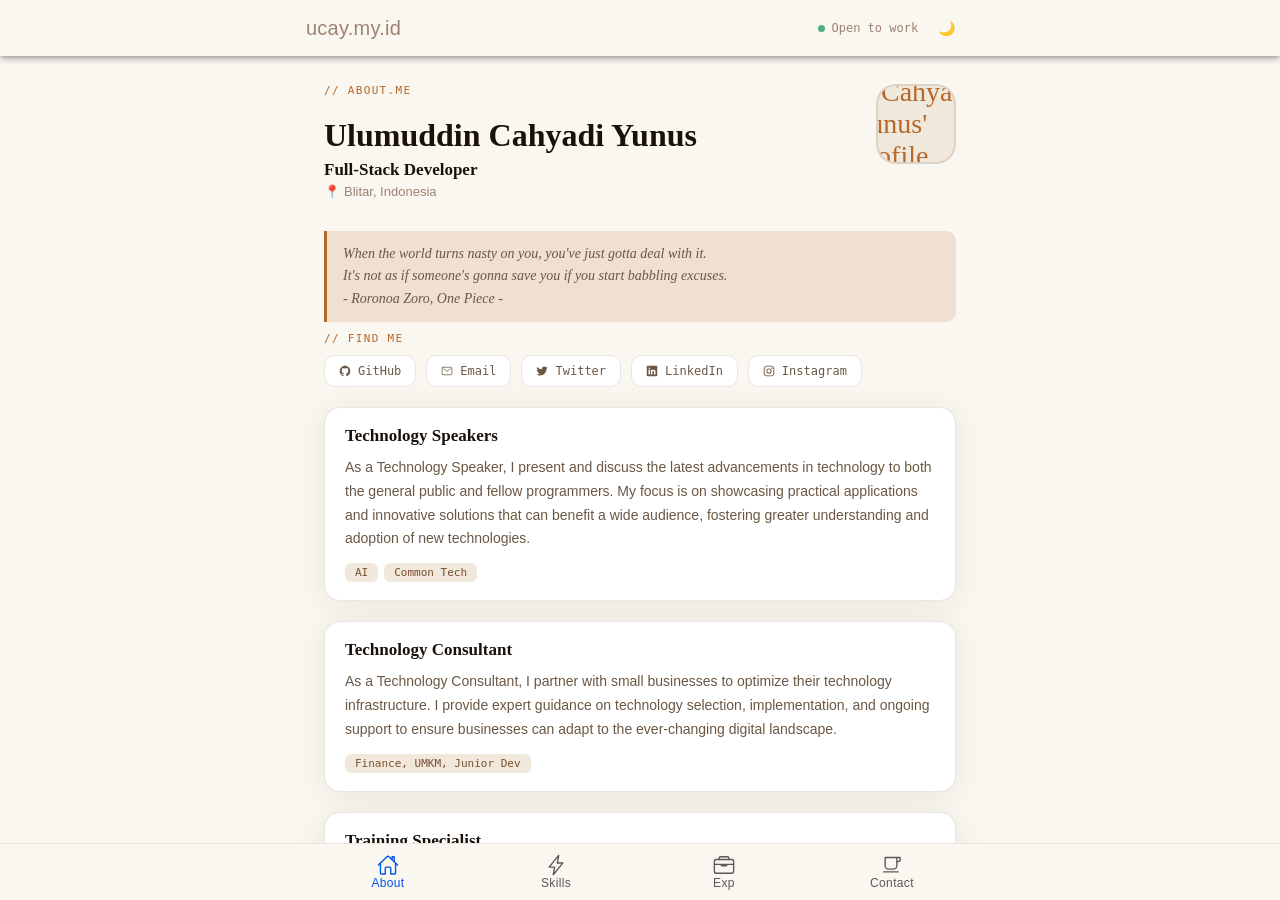
==== commit d0f1b515: "Auto-generated commit" ====
--- a/index.html
+++ b/index.html
@@ -8,19 +8,41 @@
   <base href="/">
 
   <meta name="color-scheme" content="light dark">
-  <meta name="viewport" content="viewport-fit=cover, width=device-width, initial-scale=1.0, minimum-scale=1.0, maximum-scale=1.0, user-scalable=no">
+  <meta name="viewport" content="viewport-fit=cover, width=device-width, initial-scale=1.0, minimum-scale=1.0, maximum-scale=1.0">
   <meta name="format-detection" content="telephone=no">
   <meta name="msapplication-tap-highlight" content="no">
 
-  <link rel="icon" type="image/png" href="assets/icon/favicon.png">
+  <link rel="icon" type="image/png" href="assets/icon/favicon.svg">
 
   <!-- add to homescreen for ios -->
   <meta name="mobile-web-app-capable" content="yes">
   <meta name="apple-mobile-web-app-status-bar-style" content="black">
+
+  <!-- Basic SEO -->
+  <meta name="title" content="Ulumuddin Cahyadi Yunus | Senior Full Stack Developer, Mentor &amp; Technology Speaker">
+  <meta name="description" content="Senior Full Stack Developer with 10+ years of experience specializing in Symfony, Angular, and modern web technologies. Also a Developer Mentor and Technology Speaker, passionate about sharing knowledge and building scalable applications.">
+  <meta name="keywords" content="Full Stack Developer, Symfony, Angular, PHP, Developer Mentor, Technology Speaker, Web Developer Indonesia">
+  <meta name="author" content="Ulumuddin Cahyadi Yunus">
+
+  <!-- Open Graph (Facebook, LinkedIn, etc) -->
+  <meta property="og:type" content="website">
+  <meta property="og:title" content="Ulumuddin Cahyadi Yunus | Senior Full Stack Developer">
+  <meta property="og:description" content="Experienced Full Stack Developer, Mentor, and Technology Speaker. Building scalable applications and sharing knowledge with the tech community.">
+  <meta property="og:image" content="https://avatars.githubusercontent.com/u/3348846?s=400&amp;v=4">
+  <meta property="og:url" content="https://ucay.my.id">
+
+  <!-- Twitter Card -->
+  <meta name="twitter:card" content="summary_large_image">
+  <meta name="twitter:title" content="Ulumuddin Cahyadi Yunus | Senior Full Stack Developer">
+  <meta name="twitter:description" content="Full Stack Developer, Mentor, and Technology Speaker with 10+ years of experience.">
+  <meta name="twitter:image" content="https://avatars.githubusercontent.com/u/3348846?s=400&amp;v=4">
+
+  <!-- Favicon -->
+  <link rel="icon" type="image/png" href="assets/icon/favicon.svg">
 <style>:root{--ion-color-primary:#0054e9;--ion-color-primary-rgb:0, 84, 233;--ion-color-primary-contrast:#fff;--ion-color-primary-contrast-rgb:255, 255, 255;--ion-color-primary-shade:#004acd;--ion-color-primary-tint:#1a65eb;--ion-color-secondary:#0163aa;--ion-color-secondary-rgb:1, 99, 170;--ion-color-secondary-contrast:#fff;--ion-color-secondary-contrast-rgb:255, 255, 255;--ion-color-secondary-shade:#015796;--ion-color-secondary-tint:#1a73b3;--ion-color-tertiary:#6030ff;--ion-color-tertiary-rgb:96, 48, 255;--ion-color-tertiary-contrast:#fff;--ion-color-tertiary-contrast-rgb:255, 255, 255;--ion-color-tertiary-shade:#542ae0;--ion-color-tertiary-tint:#7045ff;--ion-color-success:#2dd55b;--ion-color-success-rgb:45, 213, 91;--ion-color-success-contrast:#000;--ion-color-success-contrast-rgb:0, 0, 0;--ion-color-success-shade:#28bb50;--ion-color-success-tint:#42d96b;--ion-color-warning:#ffc409;--ion-color-warning-rgb:255, 196, 9;--ion-color-warning-contrast:#000;--ion-color-warning-contrast-rgb:0, 0, 0;--ion-color-warning-shade:#e0ac08;--ion-color-warning-tint:#ffca22;--ion-color-danger:#c5000f;--ion-color-danger-rgb:197, 0, 15;--ion-color-danger-contrast:#fff;--ion-color-danger-contrast-rgb:255, 255, 255;--ion-color-danger-shade:#ad000d;--ion-color-danger-tint:#cb1a27;--ion-color-light:#f4f5f8;--ion-color-light-rgb:244, 245, 248;--ion-color-light-contrast:#000;--ion-color-light-contrast-rgb:0, 0, 0;--ion-color-light-shade:#d7d8da;--ion-color-light-tint:#f5f6f9;--ion-color-medium:#636469;--ion-color-medium-rgb:99, 100, 105;--ion-color-medium-contrast:#fff;--ion-color-medium-contrast-rgb:255, 255, 255;--ion-color-medium-shade:#57585c;--ion-color-medium-tint:#737478;--ion-color-dark:#222428;--ion-color-dark-rgb:34, 36, 40;--ion-color-dark-contrast:#fff;--ion-color-dark-contrast-rgb:255, 255, 255;--ion-color-dark-shade:#1e2023;--ion-color-dark-tint:#383a3e}html{--ion-dynamic-font:-apple-system-body;--ion-font-family:var(--ion-default-font)}body{background:var(--ion-background-color);color:var(--ion-text-color)}@supports (padding-top: 20px){html{--ion-safe-area-top:var(--ion-statusbar-padding)}}@supports (padding-top: env(safe-area-inset-top)){html{--ion-safe-area-top:var(--safe-area-inset-top, env(safe-area-inset-top));--ion-safe-area-bottom:var(--safe-area-inset-bottom, env(safe-area-inset-bottom));--ion-safe-area-left:var(--safe-area-inset-left, env(safe-area-inset-left));--ion-safe-area-right:var(--safe-area-inset-right, env(safe-area-inset-right))}}*{box-sizing:border-box;-webkit-tap-highlight-color:rgba(0,0,0,0);-webkit-tap-highlight-color:transparent;-webkit-touch-callout:none}html{width:100%;height:100%;-webkit-text-size-adjust:100%;text-size-adjust:100%}body{-moz-osx-font-smoothing:grayscale;-webkit-font-smoothing:antialiased;margin:0;padding:0;position:fixed;width:100%;max-width:100%;height:100%;max-height:100%;transform:translateZ(0);text-rendering:optimizeLegibility;overflow:hidden;touch-action:manipulation;-webkit-user-drag:none;-ms-content-zooming:none;word-wrap:break-word;overscroll-behavior-y:none;-webkit-text-size-adjust:none;text-size-adjust:none}html{font-family:var(--ion-font-family)}@supports (-webkit-touch-callout: none){html{font:var(--ion-dynamic-font, 16px var(--ion-font-family))}}@media (prefers-color-scheme: dark){:root{--ion-color-primary:#4d8dff;--ion-color-primary-rgb:77, 141, 255;--ion-color-primary-contrast:#000;--ion-color-primary-contrast-rgb:0, 0, 0;--ion-color-primary-shade:#447ce0;--ion-color-primary-tint:#5f98ff;--ion-color-secondary:#46b1ff;--ion-color-secondary-rgb:70, 177, 255;--ion-color-secondary-contrast:#000;--ion-color-secondary-contrast-rgb:0, 0, 0;--ion-color-secondary-shade:#3e9ce0;--ion-color-secondary-tint:#59b9ff;--ion-color-tertiary:#8482fb;--ion-color-tertiary-rgb:132, 130, 251;--ion-color-tertiary-contrast:#000;--ion-color-tertiary-contrast-rgb:0, 0, 0;--ion-color-tertiary-shade:#7472dd;--ion-color-tertiary-tint:#908ffb;--ion-color-success:#2dd55b;--ion-color-success-rgb:45, 213, 91;--ion-color-success-contrast:#000;--ion-color-success-contrast-rgb:0, 0, 0;--ion-color-success-shade:#28bb50;--ion-color-success-tint:#42d96b;--ion-color-warning:#ffce31;--ion-color-warning-rgb:255, 206, 49;--ion-color-warning-contrast:#000;--ion-color-warning-contrast-rgb:0, 0, 0;--ion-color-warning-shade:#e0b52b;--ion-color-warning-tint:#ffd346;--ion-color-danger:#f24c58;--ion-color-danger-rgb:242, 76, 88;--ion-color-danger-contrast:#000;--ion-color-danger-contrast-rgb:0, 0, 0;--ion-color-danger-shade:#d5434d;--ion-color-danger-tint:#f35e69;--ion-color-light:#222428;--ion-color-light-rgb:34, 36, 40;--ion-color-light-contrast:#fff;--ion-color-light-contrast-rgb:255, 255, 255;--ion-color-light-shade:#1e2023;--ion-color-light-tint:#383a3e;--ion-color-medium:#989aa2;--ion-color-medium-rgb:152, 154, 162;--ion-color-medium-contrast:#000;--ion-color-medium-contrast-rgb:0, 0, 0;--ion-color-medium-shade:#86888f;--ion-color-medium-tint:#a2a4ab;--ion-color-dark:#f4f5f8;--ion-color-dark-rgb:244, 245, 248;--ion-color-dark-contrast:#000;--ion-color-dark-contrast-rgb:0, 0, 0;--ion-color-dark-shade:#d7d8da;--ion-color-dark-tint:#f5f6f9}}*{box-sizing:border-box;margin:0;padding:0}html,body{height:100%;font-family:var(--font-body);background:var(--bg-primary);color:var(--text-primary);overflow:hidden}:root{--font-display:"Playfair Display", Georgia, serif;--font-mono:"JetBrains Mono", monospace;--font-body:"DM Sans", sans-serif;--bg-primary:#faf6f0;--bg-secondary:#f0e8db;--bg-card:#ffffff;--text-primary:#1a1208;--text-secondary:#6b5744;--text-muted:#9e8373;--accent:#b5682a;--accent-warm:#d4883f;--accent-glow:rgba(181, 104, 42, .15);--border:rgba(107, 87, 68, .15);--shadow:0 4px 32px rgba(26, 18, 8, .08);--tab-bg:rgba(250, 246, 240, .92);--tag-bg:#f0e8db;--tag-text:#7a4f2e}</style><link rel="stylesheet" href="styles.a0f1a93463dac01b.css" media="print" onload="this.media='all'"><noscript><link rel="stylesheet" href="styles.a0f1a93463dac01b.css"></noscript></head>
 
 <body>
   <app-root></app-root>
-<script src="runtime.56143d53ba6369ca.js" type="module"></script><script src="polyfills.06cbf0422dbf6c09.js" type="module"></script><script src="main.41ed9caad3db3d67.js" type="module"></script></body>
+<script src="runtime.56143d53ba6369ca.js" type="module"></script><script src="polyfills.06cbf0422dbf6c09.js" type="module"></script><script src="main.cca27732f64ca8c7.js" type="module"></script></body>
 
 </html>
